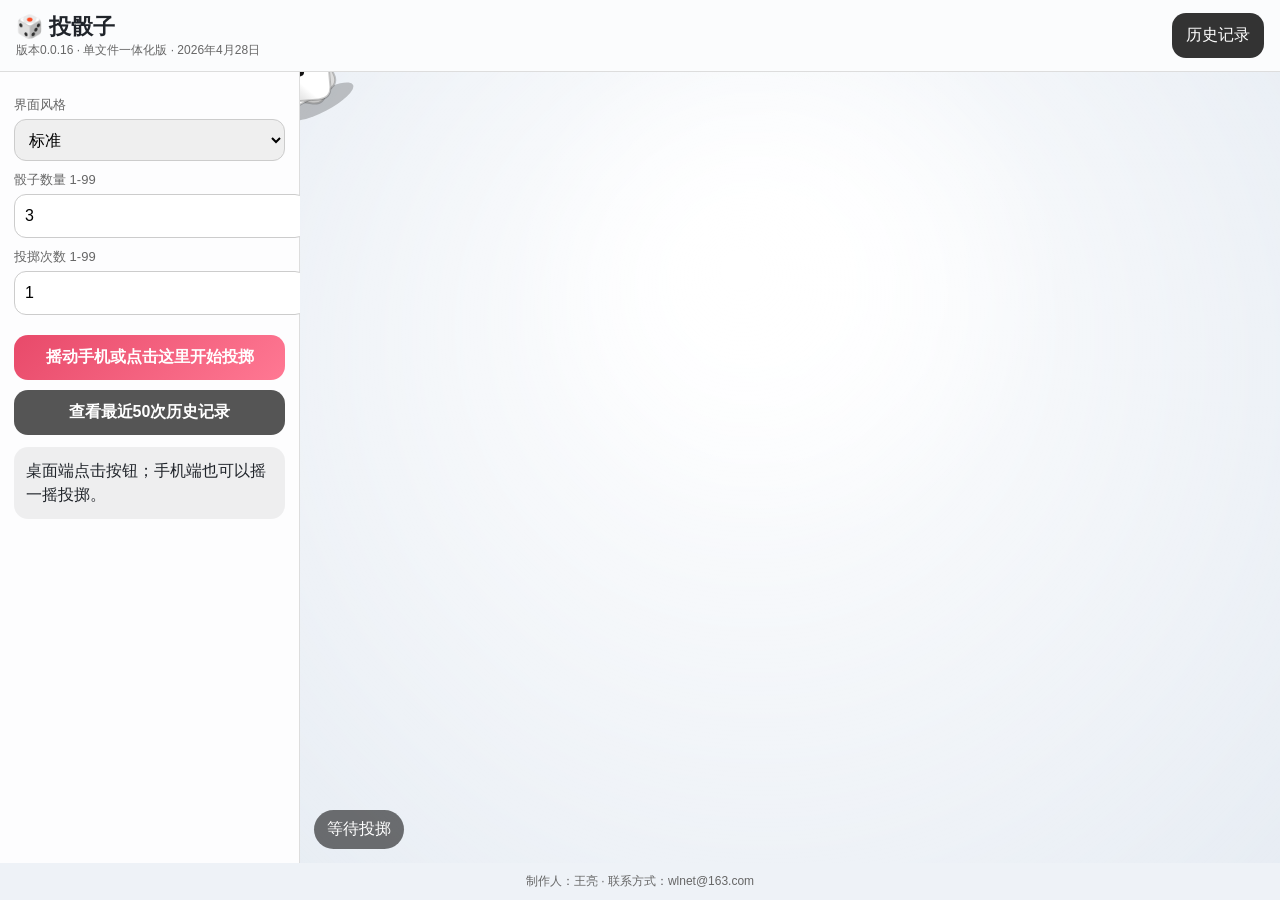
==== index.html @ 88699671 "Replace with single-file v0.0.16" ====
<!doctype html><html lang="zh-CN"><head><meta charset="utf-8"><meta name="viewport" content="width=device-width,initial-scale=1,maximum-scale=1,user-scalable=no"><title>投骰子0.0.16</title><style>body{margin:0;font-family:-apple-system,BlinkMacSystemFont,'Microsoft YaHei',Arial,sans-serif;background:#eef2f7;color:#20242a}body.cartoon{background:#fff0bf;color:#5a3215}body.minimal{background:#eee;color:#111}.app{min-height:100vh;display:flex;flex-direction:column}.top{display:flex;justify-content:space-between;align-items:center;padding:12px 16px;background:rgba(255,255,255,.75);border-bottom:1px solid #ddd}h1{margin:0;font-size:22px}.sub{font-size:12px;color:#666}.layout{flex:1;display:grid;grid-template-columns:300px 1fr}.panel{padding:14px;background:rgba(255,255,255,.88);border-right:1px solid #ddd}.field{margin:10px 0}.field label{display:block;font-size:13px;color:#666;margin-bottom:5px}select,input{width:100%;height:42px;border:1px solid #ccc;border-radius:12px;padding:0 10px;font-size:16px}.stage{position:relative;min-height:420px;background:radial-gradient(circle at 50% 25%,#fff,transparent 35%),#dde5ef;overflow:hidden}canvas{width:100%;height:100%;display:block}.primary,.ghost{border:0;border-radius:14px;padding:12px 14px;font-size:16px;cursor:pointer}.primary{width:100%;margin-top:10px;background:linear-gradient(135deg,#e84a6a,#ff7893);color:#fff;font-weight:800}.ghost{background:#333;color:white}.status{margin-top:12px;padding:12px;border-radius:14px;background:rgba(0,0,0,.06);line-height:1.5}.bar{position:absolute;left:14px;bottom:14px;background:rgba(0,0,0,.55);color:#fff;padding:9px 13px;border-radius:999px}.foot{text-align:center;font-size:12px;color:#666;padding:10px}.modal{position:fixed;inset:0;background:rgba(0,0,0,.65);display:flex;align-items:center;justify-content:center;padding:18px;z-index:10}.hide{display:none}.card{background:#fff;color:#222;width:min(520px,94vw);border-radius:22px;padding:22px;text-align:center;box-shadow:0 20px 70px #0008}.big{font-size:23px;font-weight:900;line-height:1.55}.bless{font-size:21px;font-weight:900;color:#d91d61;line-height:1.7}.hist{text-align:left;max-height:50vh;overflow:auto;line-height:1.8}.spark{position:fixed;font-size:25px;animation:f 1.6s ease-out forwards;z-index:11}@keyframes f{from{transform:translateY(30px) scale(.5);opacity:0}20%{opacity:1}to{transform:translateY(-95px) scale(1.6) rotate(260deg);opacity:0}}@media(max-width:820px){.layout{display:flex;flex-direction:column}.panel{border-right:0}.stage{height:58vh}.top{gap:8px;align-items:flex-start}h1{font-size:20px}}</style></head><body><div class="app"><header class="top"><div><h1>🎲 投骰子</h1><div class="sub">版本0.0.16 · 单文件一体化版 · 2026年4月28日</div></div><button id="histTop" class="ghost">历史记录</button></header><main class="layout"><aside class="panel"><div class="field"><label>界面风格</label><select id="theme"><option value="std">标准</option><option value="cartoon">卡通</option><option value="minimal">极简</option></select></div><div class="field"><label>骰子数量 1-99</label><input id="count" type="number" min="1" max="99" step="1" value="3" list="nums"></div><div class="field"><label>投掷次数 1-99</label><input id="times" type="number" min="1" max="99" step="1" value="1" list="nums"></div><datalist id="nums"></datalist><button id="roll" class="primary">摇动手机或点击这里开始投掷</button><button id="hist" class="primary" style="background:#555">查看最近50次历史记录</button><div id="status" class="status">桌面端点击按钮；手机端也可以摇一摇投掷。</div></aside><section class="stage"><canvas id="cv"></canvas><div id="bar" class="bar">等待投掷</div></section></main><div class="foot">制作人：王亮 · 联系方式：wlnet@163.com</div></div><div id="resM" class="modal hide"><div class="card"><h2>🎯 投掷完成</h2><div id="res" class="big"></div><button id="blessBtn" class="primary">查看祝福</button></div></div><div id="blessM" class="modal hide"><div class="card"><div id="bless" class="bless"></div><button id="ok" class="primary">收到祝福，继续好运</button></div></div><div id="histM" class="modal hide"><div class="card"><h2>最近50次投掷结果</h2><div id="histList" class="hist"></div><button id="close" class="ghost">关闭</button></div></div><script>(function(){const cv=document.getElementById('cv'),x=cv.getContext('2d');let W,H,dice=[],rolling=false,locked=false,end=0,lastShake=0,cur=null;for(let i=1;i<100;i++){let o=document.createElement('option');o.value=i;nums.appendChild(o)}function cl(v){v=parseInt(v)||1;return Math.max(1,Math.min(99,v))}function size(){let r=cv.getBoundingClientRect(),d=Math.min(devicePixelRatio||1,1.7);W=r.width||innerWidth;H=r.height||420;cv.width=W*d;cv.height=H*d;x.setTransform(d,0,0,d,0,0);draw()}onresize=size;setTimeout(size,80);function make(n){dice=[];let cols=Math.ceil(Math.sqrt(n)),gap=Math.min(75,Math.max(32,W/(cols+1)));for(let i=0;i<n;i++){let c=i%cols,r=Math.floor(i/cols);dice.push({x:W/2+(c-(cols-1)/2)*gap,y:H*.34+r*gap*.62,s:Math.max(30,Math.min(58,68-n*.28)),vx:0,vy:0,rot:Math.random()*6,vr:0,val:1,b:0})}}function rr(a,b,c,d,r){x.beginPath();x.moveTo(a+r,b);x.lineTo(a+c-r,b);x.quadraticCurveTo(a+c,b,a+c,b+r);x.lineTo(a+c,b+d-r);x.quadraticCurveTo(a+c,b+d,a+c-r,b+d);x.lineTo(a+r,b+d);x.quadraticCurveTo(a,b+d,a,b+d-r);x.lineTo(a,b+r);x.quadraticCurveTo(a,b,a+r,b);x.closePath()}function pip(px,py,s){x.fillStyle='#0005';x.beginPath();x.arc(px+1,py+2,s*.075,0,7);x.fill();x.fillStyle='#111';x.beginPath();x.arc(px,py,s*.07,0,7);x.fill()}function pips(v,s){let a=s*.22,m={1:[[0,0]],2:[[-a,-a],[a,a]],3:[[-a,-a],[0,0],[a,a]],4:[[-a,-a],[a,-a],[-a,a],[a,a]],5:[[-a,-a],[a,-a],[0,0],[-a,a],[a,a]],6:[[-a,-a],[a,-a],[-a,0],[a,0],[-a,a],[a,a]]};m[v].forEach(p=>pip(p[0],p[1],s))}function one(d){let s=d.s;x.save();x.translate(d.x,d.y-d.b);x.rotate(d.rot);x.fillStyle='rgba(0,0,0,.22)';x.beginPath();x.ellipse(5,s*.62,s*.62,s*.18,0,0,7);x.fill();x.fillStyle='#fff';rr(-s/2,-s/2,s,s,s*.22);x.fill();let g=x.createLinearGradient(-s/2,-s/2,s/2,s/2);g.addColorStop(0,'#fff');g.addColorStop(.6,'#ffffff55');g.addColorStop(1,'#0002');x.fillStyle=g;rr(-s/2,-s/2,s,s,s*.22);x.fill();x.strokeStyle='#0003';x.lineWidth=2;rr(-s/2,-s/2,s,s,s*.22);x.stroke();pips(d.val,s);x.restore()}function draw(){if(!W)return;x.clearRect(0,0,W,H);let g=x.createRadialGradient(W*.45,H*.25,20,W*.5,H*.5,Math.max(W,H));g.addColorStop(0,'#fff');g.addColorStop(1,'#ffffff00');x.fillStyle=g;x.fillRect(0,0,W,H);dice.forEach(one)}function start(){if(rolling||locked)return;let n=cl(count.value),t=cl(times.value);count.value=n;times.value=t;make(n);rolling=true;locked=true;end=performance.now()+Math.min(5000,1700+n*20+t*7);status.textContent='骰子正在滚动，请等待结果……';bar.textContent='投掷中：'+n+'个骰子 × '+t+'次';dice.forEach(d=>{d.vx=(Math.random()-.5)*14;d.vy=(Math.random()-.5)*12;d.vr=(Math.random()-.5)*.7});cur={n,t,total:0};requestAnimationFrame(loop)}function loop(T){if(!rolling)return;let r=end-T;dice.forEach(d=>{d.x+=d.vx;d.y+=d.vy;d.vx*=.985;d.vy*=.985;d.rot+=d.vr;d.vr*=.988;d.b=Math.abs(Math.sin(T/90+d.x))*Math.min(22,Math.max(0,r)/70);if(d.x<d.s/2||d.x>W-d.s/2)d.vx*=-.82;if(d.y<d.s/2||d.y>H-d.s/2)d.vy*=-.82;d.x=Math.max(d.s/2,Math.min(W-d.s/2,d.x));d.y=Math.max(d.s/2,Math.min(H-d.s/2,d.y));if(Math.random()<.4)d.val=1+Math.floor(Math.random()*6)});draw();r>0?requestAnimationFrame(loop):finish()}function finish(){rolling=false;dice.forEach(d=>{d.b=0;d.val=1+Math.floor(Math.random()*6)});let oneSum=dice.reduce((a,d)=>a+d.val,0);cur.total=oneSum*cur.t;draw();bar.textContent='结果：'+cur.total+'点';status.textContent='投掷完成，请查看结果并确认祝福后再继续。';res.innerHTML=`骰子数量：${cur.n}<br>投掷次数：${cur.t}<br>本次总点数：${cur.total}`;save(cur);resM.classList.remove('hide')}function save(r){let a=JSON.parse(localStorage.diceHistory0016||'[]');a.unshift({time:new Date().toLocaleString(),n:r.n,t:r.t,total:r.total});localStorage.diceHistory0016=JSON.stringify(a.slice(0,50))}function history(){let a=JSON.parse(localStorage.diceHistory0016||'[]');histList.innerHTML=a.length?a.map((r,i)=>`<div>${i+1}. ${r.time}｜${r.n}个×${r.t}次｜${r.total}点</div>`).join(''):'暂无记录';histM.classList.remove('hide')}function fx(){let cs=['🎆','🎇','🎊','💖','🌈','🌸','✨','🧨'];for(let i=0;i<34;i++){let s=document.createElement('span');s.className='spark';s.textContent=cs[Math.random()*cs.length|0];s.style.left=Math.random()*100+'%';s.style.top=55+Math.random()*35+'%';s.style.animationDelay=Math.random()*.6+'s';document.body.appendChild(s);setTimeout(()=>s.remove(),1900)}}roll.onclick=start;hist.onclick=history;histTop.onclick=history;close.onclick=()=>histM.classList.add('hide');blessBtn.onclick=()=>{resM.classList.add('hide');let icons=['💖','🌸','💕','🌹','🎉','😊','🌈','✨','💗'],msgs=['亲爱的老婆coco，祝你每天都有开开心心的小惊喜。','亲爱的老婆coco，祝你好运像骰子一样滚滚而来。','亲爱的老婆coco，祝你心情像花一样盛开。','亲爱的老婆coco，祝你烦恼自动下线，快乐持续在线。','亲爱的老婆coco，祝你财运旺旺，笑容满分。'];let L=icons[Math.random()*icons.length|0]+' '+icons[Math.random()*icons.length|0],R=icons[Math.random()*icons.length|0]+' '+icons[Math.random()*icons.length|0];bless.textContent=L+' '+msgs[Math.random()*msgs.length|0]+' '+R;blessM.classList.remove('hide');fx()};ok.onclick=()=>setTimeout(()=>{blessM.classList.add('hide');locked=false;status.textContent='祝福已收到，可以开始下一次投掷。'},200);theme.onchange=e=>{document.body.className=e.target.value==='std'?'':e.target.value;draw()};addEventListener('devicemotion',e=>{let a=e.accelerationIncludingGravity||{},m=Math.abs(a.x||0)+Math.abs(a.y||0)+Math.abs(a.z||0),now=Date.now();if(m>28&&now-lastShake>1600){lastShake=now;start()}});make(3);size()})();</script></body></html>
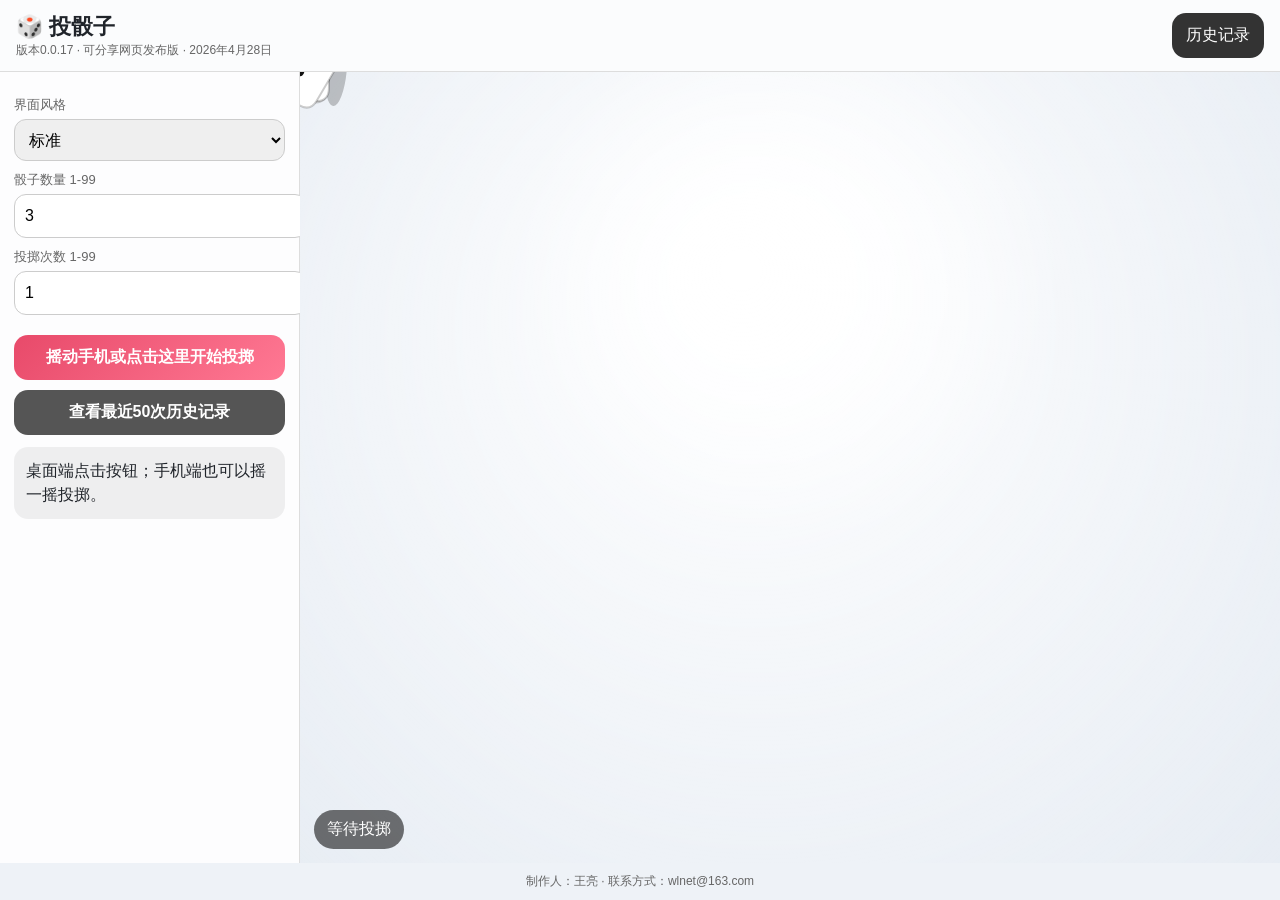
==== commit 03142de6: "Publish-ready single file v0.0.17" ====
--- a/index.html
+++ b/index.html
@@ -1 +1 @@
-<!doctype html><html lang="zh-CN"><head><meta charset="utf-8"><meta name="viewport" content="width=device-width,initial-scale=1,maximum-scale=1,user-scalable=no"><title>投骰子0.0.16</title><style>body{margin:0;font-family:-apple-system,BlinkMacSystemFont,'Microsoft YaHei',Arial,sans-serif;background:#eef2f7;color:#20242a}body.cartoon{background:#fff0bf;color:#5a3215}body.minimal{background:#eee;color:#111}.app{min-height:100vh;display:flex;flex-direction:column}.top{display:flex;justify-content:space-between;align-items:center;padding:12px 16px;background:rgba(255,255,255,.75);border-bottom:1px solid #ddd}h1{margin:0;font-size:22px}.sub{font-size:12px;color:#666}.layout{flex:1;display:grid;grid-template-columns:300px 1fr}.panel{padding:14px;background:rgba(255,255,255,.88);border-right:1px solid #ddd}.field{margin:10px 0}.field label{display:block;font-size:13px;color:#666;margin-bottom:5px}select,input{width:100%;height:42px;border:1px solid #ccc;border-radius:12px;padding:0 10px;font-size:16px}.stage{position:relative;min-height:420px;background:radial-gradient(circle at 50% 25%,#fff,transparent 35%),#dde5ef;overflow:hidden}canvas{width:100%;height:100%;display:block}.primary,.ghost{border:0;border-radius:14px;padding:12px 14px;font-size:16px;cursor:pointer}.primary{width:100%;margin-top:10px;background:linear-gradient(135deg,#e84a6a,#ff7893);color:#fff;font-weight:800}.ghost{background:#333;color:white}.status{margin-top:12px;padding:12px;border-radius:14px;background:rgba(0,0,0,.06);line-height:1.5}.bar{position:absolute;left:14px;bottom:14px;background:rgba(0,0,0,.55);color:#fff;padding:9px 13px;border-radius:999px}.foot{text-align:center;font-size:12px;color:#666;padding:10px}.modal{position:fixed;inset:0;background:rgba(0,0,0,.65);display:flex;align-items:center;justify-content:center;padding:18px;z-index:10}.hide{display:none}.card{background:#fff;color:#222;width:min(520px,94vw);border-radius:22px;padding:22px;text-align:center;box-shadow:0 20px 70px #0008}.big{font-size:23px;font-weight:900;line-height:1.55}.bless{font-size:21px;font-weight:900;color:#d91d61;line-height:1.7}.hist{text-align:left;max-height:50vh;overflow:auto;line-height:1.8}.spark{position:fixed;font-size:25px;animation:f 1.6s ease-out forwards;z-index:11}@keyframes f{from{transform:translateY(30px) scale(.5);opacity:0}20%{opacity:1}to{transform:translateY(-95px) scale(1.6) rotate(260deg);opacity:0}}@media(max-width:820px){.layout{display:flex;flex-direction:column}.panel{border-right:0}.stage{height:58vh}.top{gap:8px;align-items:flex-start}h1{font-size:20px}}</style></head><body><div class="app"><header class="top"><div><h1>🎲 投骰子</h1><div class="sub">版本0.0.16 · 单文件一体化版 · 2026年4月28日</div></div><button id="histTop" class="ghost">历史记录</button></header><main class="layout"><aside class="panel"><div class="field"><label>界面风格</label><select id="theme"><option value="std">标准</option><option value="cartoon">卡通</option><option value="minimal">极简</option></select></div><div class="field"><label>骰子数量 1-99</label><input id="count" type="number" min="1" max="99" step="1" value="3" list="nums"></div><div class="field"><label>投掷次数 1-99</label><input id="times" type="number" min="1" max="99" step="1" value="1" list="nums"></div><datalist id="nums"></datalist><button id="roll" class="primary">摇动手机或点击这里开始投掷</button><button id="hist" class="primary" style="background:#555">查看最近50次历史记录</button><div id="status" class="status">桌面端点击按钮；手机端也可以摇一摇投掷。</div></aside><section class="stage"><canvas id="cv"></canvas><div id="bar" class="bar">等待投掷</div></section></main><div class="foot">制作人：王亮 · 联系方式：wlnet@163.com</div></div><div id="resM" class="modal hide"><div class="card"><h2>🎯 投掷完成</h2><div id="res" class="big"></div><button id="blessBtn" class="primary">查看祝福</button></div></div><div id="blessM" class="modal hide"><div class="card"><div id="bless" class="bless"></div><button id="ok" class="primary">收到祝福，继续好运</button></div></div><div id="histM" class="modal hide"><div class="card"><h2>最近50次投掷结果</h2><div id="histList" class="hist"></div><button id="close" class="ghost">关闭</button></div></div><script>(function(){const cv=document.getElementById('cv'),x=cv.getContext('2d');let W,H,dice=[],rolling=false,locked=false,end=0,lastShake=0,cur=null;for(let i=1;i<100;i++){let o=document.createElement('option');o.value=i;nums.appendChild(o)}function cl(v){v=parseInt(v)||1;return Math.max(1,Math.min(99,v))}function size(){let r=cv.getBoundingClientRect(),d=Math.min(devicePixelRatio||1,1.7);W=r.width||innerWidth;H=r.height||420;cv.width=W*d;cv.height=H*d;x.setTransform(d,0,0,d,0,0);draw()}onresize=size;setTimeout(size,80);function make(n){dice=[];let cols=Math.ceil(Math.sqrt(n)),gap=Math.min(75,Math.max(32,W/(cols+1)));for(let i=0;i<n;i++){let c=i%cols,r=Math.floor(i/cols);dice.push({x:W/2+(c-(cols-1)/2)*gap,y:H*.34+r*gap*.62,s:Math.max(30,Math.min(58,68-n*.28)),vx:0,vy:0,rot:Math.random()*6,vr:0,val:1,b:0})}}function rr(a,b,c,d,r){x.beginPath();x.moveTo(a+r,b);x.lineTo(a+c-r,b);x.quadraticCurveTo(a+c,b,a+c,b+r);x.lineTo(a+c,b+d-r);x.quadraticCurveTo(a+c,b+d,a+c-r,b+d);x.lineTo(a+r,b+d);x.quadraticCurveTo(a,b+d,a,b+d-r);x.lineTo(a,b+r);x.quadraticCurveTo(a,b,a+r,b);x.closePath()}function pip(px,py,s){x.fillStyle='#0005';x.beginPath();x.arc(px+1,py+2,s*.075,0,7);x.fill();x.fillStyle='#111';x.beginPath();x.arc(px,py,s*.07,0,7);x.fill()}function pips(v,s){let a=s*.22,m={1:[[0,0]],2:[[-a,-a],[a,a]],3:[[-a,-a],[0,0],[a,a]],4:[[-a,-a],[a,-a],[-a,a],[a,a]],5:[[-a,-a],[a,-a],[0,0],[-a,a],[a,a]],6:[[-a,-a],[a,-a],[-a,0],[a,0],[-a,a],[a,a]]};m[v].forEach(p=>pip(p[0],p[1],s))}function one(d){let s=d.s;x.save();x.translate(d.x,d.y-d.b);x.rotate(d.rot);x.fillStyle='rgba(0,0,0,.22)';x.beginPath();x.ellipse(5,s*.62,s*.62,s*.18,0,0,7);x.fill();x.fillStyle='#fff';rr(-s/2,-s/2,s,s,s*.22);x.fill();let g=x.createLinearGradient(-s/2,-s/2,s/2,s/2);g.addColorStop(0,'#fff');g.addColorStop(.6,'#ffffff55');g.addColorStop(1,'#0002');x.fillStyle=g;rr(-s/2,-s/2,s,s,s*.22);x.fill();x.strokeStyle='#0003';x.lineWidth=2;rr(-s/2,-s/2,s,s,s*.22);x.stroke();pips(d.val,s);x.restore()}function draw(){if(!W)return;x.clearRect(0,0,W,H);let g=x.createRadialGradient(W*.45,H*.25,20,W*.5,H*.5,Math.max(W,H));g.addColorStop(0,'#fff');g.addColorStop(1,'#ffffff00');x.fillStyle=g;x.fillRect(0,0,W,H);dice.forEach(one)}function start(){if(rolling||locked)return;let n=cl(count.value),t=cl(times.value);count.value=n;times.value=t;make(n);rolling=true;locked=true;end=performance.now()+Math.min(5000,1700+n*20+t*7);status.textContent='骰子正在滚动，请等待结果……';bar.textContent='投掷中：'+n+'个骰子 × '+t+'次';dice.forEach(d=>{d.vx=(Math.random()-.5)*14;d.vy=(Math.random()-.5)*12;d.vr=(Math.random()-.5)*.7});cur={n,t,total:0};requestAnimationFrame(loop)}function loop(T){if(!rolling)return;let r=end-T;dice.forEach(d=>{d.x+=d.vx;d.y+=d.vy;d.vx*=.985;d.vy*=.985;d.rot+=d.vr;d.vr*=.988;d.b=Math.abs(Math.sin(T/90+d.x))*Math.min(22,Math.max(0,r)/70);if(d.x<d.s/2||d.x>W-d.s/2)d.vx*=-.82;if(d.y<d.s/2||d.y>H-d.s/2)d.vy*=-.82;d.x=Math.max(d.s/2,Math.min(W-d.s/2,d.x));d.y=Math.max(d.s/2,Math.min(H-d.s/2,d.y));if(Math.random()<.4)d.val=1+Math.floor(Math.random()*6)});draw();r>0?requestAnimationFrame(loop):finish()}function finish(){rolling=false;dice.forEach(d=>{d.b=0;d.val=1+Math.floor(Math.random()*6)});let oneSum=dice.reduce((a,d)=>a+d.val,0);cur.total=oneSum*cur.t;draw();bar.textContent='结果：'+cur.total+'点';status.textContent='投掷完成，请查看结果并确认祝福后再继续。';res.innerHTML=`骰子数量：${cur.n}<br>投掷次数：${cur.t}<br>本次总点数：${cur.total}`;save(cur);resM.classList.remove('hide')}function save(r){let a=JSON.parse(localStorage.diceHistory0016||'[]');a.unshift({time:new Date().toLocaleString(),n:r.n,t:r.t,total:r.total});localStorage.diceHistory0016=JSON.stringify(a.slice(0,50))}function history(){let a=JSON.parse(localStorage.diceHistory0016||'[]');histList.innerHTML=a.length?a.map((r,i)=>`<div>${i+1}. ${r.time}｜${r.n}个×${r.t}次｜${r.total}点</div>`).join(''):'暂无记录';histM.classList.remove('hide')}function fx(){let cs=['🎆','🎇','🎊','💖','🌈','🌸','✨','🧨'];for(let i=0;i<34;i++){let s=document.createElement('span');s.className='spark';s.textContent=cs[Math.random()*cs.length|0];s.style.left=Math.random()*100+'%';s.style.top=55+Math.random()*35+'%';s.style.animationDelay=Math.random()*.6+'s';document.body.appendChild(s);setTimeout(()=>s.remove(),1900)}}roll.onclick=start;hist.onclick=history;histTop.onclick=history;close.onclick=()=>histM.classList.add('hide');blessBtn.onclick=()=>{resM.classList.add('hide');let icons=['💖','🌸','💕','🌹','🎉','😊','🌈','✨','💗'],msgs=['亲爱的老婆coco，祝你每天都有开开心心的小惊喜。','亲爱的老婆coco，祝你好运像骰子一样滚滚而来。','亲爱的老婆coco，祝你心情像花一样盛开。','亲爱的老婆coco，祝你烦恼自动下线，快乐持续在线。','亲爱的老婆coco，祝你财运旺旺，笑容满分。'];let L=icons[Math.random()*icons.length|0]+' '+icons[Math.random()*icons.length|0],R=icons[Math.random()*icons.length|0]+' '+icons[Math.random()*icons.length|0];bless.textContent=L+' '+msgs[Math.random()*msgs.length|0]+' '+R;blessM.classList.remove('hide');fx()};ok.onclick=()=>setTimeout(()=>{blessM.classList.add('hide');locked=false;status.textContent='祝福已收到，可以开始下一次投掷。'},200);theme.onchange=e=>{document.body.className=e.target.value==='std'?'':e.target.value;draw()};addEventListener('devicemotion',e=>{let a=e.accelerationIncludingGravity||{},m=Math.abs(a.x||0)+Math.abs(a.y||0)+Math.abs(a.z||0),now=Date.now();if(m>28&&now-lastShake>1600){lastShake=now;start()}});make(3);size()})();</script></body></html>+<!doctype html><html lang="zh-CN"><head><meta charset="utf-8"><meta name="viewport" content="width=device-width,initial-scale=1,maximum-scale=1,user-scalable=no"><title>投骰子0.0.17</title><style>body{margin:0;font-family:-apple-system,BlinkMacSystemFont,'Microsoft YaHei',Arial,sans-serif;background:#eef2f7;color:#20242a}body.cartoon{background:#fff0bf;color:#5a3215}body.minimal{background:#eee;color:#111}.app{min-height:100vh;display:flex;flex-direction:column}.top{display:flex;justify-content:space-between;align-items:center;padding:12px 16px;background:rgba(255,255,255,.75);border-bottom:1px solid #ddd}h1{margin:0;font-size:22px}.sub{font-size:12px;color:#666}.layout{flex:1;display:grid;grid-template-columns:300px 1fr}.panel{padding:14px;background:rgba(255,255,255,.88);border-right:1px solid #ddd}.field{margin:10px 0}.field label{display:block;font-size:13px;color:#666;margin-bottom:5px}select,input{width:100%;height:42px;border:1px solid #ccc;border-radius:12px;padding:0 10px;font-size:16px}.stage{position:relative;min-height:420px;background:radial-gradient(circle at 50% 25%,#fff,transparent 35%),#dde5ef;overflow:hidden}canvas{width:100%;height:100%;display:block}.primary,.ghost{border:0;border-radius:14px;padding:12px 14px;font-size:16px;cursor:pointer}.primary{width:100%;margin-top:10px;background:linear-gradient(135deg,#e84a6a,#ff7893);color:#fff;font-weight:800}.ghost{background:#333;color:white}.status{margin-top:12px;padding:12px;border-radius:14px;background:rgba(0,0,0,.06);line-height:1.5}.bar{position:absolute;left:14px;bottom:14px;background:rgba(0,0,0,.55);color:#fff;padding:9px 13px;border-radius:999px}.foot{text-align:center;font-size:12px;color:#666;padding:10px}.modal{position:fixed;inset:0;background:rgba(0,0,0,.65);display:flex;align-items:center;justify-content:center;padding:18px;z-index:10}.hide{display:none}.card{background:#fff;color:#222;width:min(520px,94vw);border-radius:22px;padding:22px;text-align:center;box-shadow:0 20px 70px #0008}.big{font-size:23px;font-weight:900;line-height:1.55}.bless{font-size:21px;font-weight:900;color:#d91d61;line-height:1.7}.hist{text-align:left;max-height:50vh;overflow:auto;line-height:1.8}.spark{position:fixed;font-size:25px;animation:f 1.6s ease-out forwards;z-index:11}@keyframes f{from{transform:translateY(30px) scale(.5);opacity:0}20%{opacity:1}to{transform:translateY(-95px) scale(1.6) rotate(260deg);opacity:0}}@media(max-width:820px){.layout{display:flex;flex-direction:column}.panel{border-right:0}.stage{height:58vh}.top{gap:8px;align-items:flex-start}h1{font-size:20px}}</style></head><body><div class="app"><header class="top"><div><h1>🎲 投骰子</h1><div class="sub">版本0.0.17 · 可分享网页发布版 · 2026年4月28日</div></div><button id="histTop" class="ghost">历史记录</button></header><main class="layout"><aside class="panel"><div class="field"><label>界面风格</label><select id="theme"><option value="std">标准</option><option value="cartoon">卡通</option><option value="minimal">极简</option></select></div><div class="field"><label>骰子数量 1-99</label><input id="count" type="number" min="1" max="99" step="1" value="3" list="nums"></div><div class="field"><label>投掷次数 1-99</label><input id="times" type="number" min="1" max="99" step="1" value="1" list="nums"></div><datalist id="nums"></datalist><button id="roll" class="primary">摇动手机或点击这里开始投掷</button><button id="hist" class="primary" style="background:#555">查看最近50次历史记录</button><div id="status" class="status">桌面端点击按钮；手机端也可以摇一摇投掷。</div></aside><section class="stage"><canvas id="cv"></canvas><div id="bar" class="bar">等待投掷</div></section></main><div class="foot">制作人：王亮 · 联系方式：wlnet@163.com</div></div><div id="resM" class="modal hide"><div class="card"><h2>🎯 投掷完成</h2><div id="res" class="big"></div><button id="blessBtn" class="primary">查看祝福</button></div></div><div id="blessM" class="modal hide"><div class="card"><div id="bless" class="bless"></div><button id="ok" class="primary">收到祝福，继续好运</button></div></div><div id="histM" class="modal hide"><div class="card"><h2>最近50次投掷结果</h2><div id="histList" class="hist"></div><button id="close" class="ghost">关闭</button></div></div><script>(function(){const cv=document.getElementById('cv'),x=cv.getContext('2d');let W,H,dice=[],rolling=false,locked=false,end=0,lastShake=0,cur=null;for(let i=1;i<100;i++){let o=document.createElement('option');o.value=i;nums.appendChild(o)}function cl(v){v=parseInt(v)||1;return Math.max(1,Math.min(99,v))}function size(){let r=cv.getBoundingClientRect(),d=Math.min(devicePixelRatio||1,1.7);W=r.width||innerWidth;H=r.height||420;cv.width=W*d;cv.height=H*d;x.setTransform(d,0,0,d,0,0);draw()}onresize=size;setTimeout(size,80);function make(n){dice=[];let cols=Math.ceil(Math.sqrt(n)),gap=Math.min(75,Math.max(32,W/(cols+1)));for(let i=0;i<n;i++){let c=i%cols,r=Math.floor(i/cols);dice.push({x:W/2+(c-(cols-1)/2)*gap,y:H*.34+r*gap*.62,s:Math.max(30,Math.min(58,68-n*.28)),vx:0,vy:0,rot:Math.random()*6,vr:0,val:1,b:0})}}function rr(a,b,c,d,r){x.beginPath();x.moveTo(a+r,b);x.lineTo(a+c-r,b);x.quadraticCurveTo(a+c,b,a+c,b+r);x.lineTo(a+c,b+d-r);x.quadraticCurveTo(a+c,b+d,a+c-r,b+d);x.lineTo(a+r,b+d);x.quadraticCurveTo(a,b+d,a,b+d-r);x.lineTo(a,b+r);x.quadraticCurveTo(a,b,a+r,b);x.closePath()}function pip(px,py,s){x.fillStyle='#0005';x.beginPath();x.arc(px+1,py+2,s*.075,0,7);x.fill();x.fillStyle='#111';x.beginPath();x.arc(px,py,s*.07,0,7);x.fill()}function pips(v,s){let a=s*.22,m={1:[[0,0]],2:[[-a,-a],[a,a]],3:[[-a,-a],[0,0],[a,a]],4:[[-a,-a],[a,-a],[-a,a],[a,a]],5:[[-a,-a],[a,-a],[0,0],[-a,a],[a,a]],6:[[-a,-a],[a,-a],[-a,0],[a,0],[-a,a],[a,a]]};m[v].forEach(p=>pip(p[0],p[1],s))}function one(d){let s=d.s;x.save();x.translate(d.x,d.y-d.b);x.rotate(d.rot);x.fillStyle='rgba(0,0,0,.22)';x.beginPath();x.ellipse(5,s*.62,s*.62,s*.18,0,0,7);x.fill();x.fillStyle='#fff';rr(-s/2,-s/2,s,s,s*.22);x.fill();let g=x.createLinearGradient(-s/2,-s/2,s/2,s/2);g.addColorStop(0,'#fff');g.addColorStop(.6,'#ffffff55');g.addColorStop(1,'#0002');x.fillStyle=g;rr(-s/2,-s/2,s,s,s*.22);x.fill();x.strokeStyle='#0003';x.lineWidth=2;rr(-s/2,-s/2,s,s,s*.22);x.stroke();pips(d.val,s);x.restore()}function draw(){if(!W)return;x.clearRect(0,0,W,H);let g=x.createRadialGradient(W*.45,H*.25,20,W*.5,H*.5,Math.max(W,H));g.addColorStop(0,'#fff');g.addColorStop(1,'#ffffff00');x.fillStyle=g;x.fillRect(0,0,W,H);dice.forEach(one)}function start(){if(rolling||locked)return;let n=cl(count.value),t=cl(times.value);count.value=n;times.value=t;make(n);rolling=true;locked=true;end=performance.now()+Math.min(5000,1700+n*20+t*7);status.textContent='骰子正在滚动，请等待结果……';bar.textContent='投掷中：'+n+'个骰子 × '+t+'次';dice.forEach(d=>{d.vx=(Math.random()-.5)*14;d.vy=(Math.random()-.5)*12;d.vr=(Math.random()-.5)*.7});cur={n,t,total:0};requestAnimationFrame(loop)}function loop(T){if(!rolling)return;let r=end-T;dice.forEach(d=>{d.x+=d.vx;d.y+=d.vy;d.vx*=.985;d.vy*=.985;d.rot+=d.vr;d.vr*=.988;d.b=Math.abs(Math.sin(T/90+d.x))*Math.min(22,Math.max(0,r)/70);if(d.x<d.s/2||d.x>W-d.s/2)d.vx*=-.82;if(d.y<d.s/2||d.y>H-d.s/2)d.vy*=-.82;d.x=Math.max(d.s/2,Math.min(W-d.s/2,d.x));d.y=Math.max(d.s/2,Math.min(H-d.s/2,d.y));if(Math.random()<.4)d.val=1+Math.floor(Math.random()*6)});draw();r>0?requestAnimationFrame(loop):finish()}function finish(){rolling=false;dice.forEach(d=>{d.b=0;d.val=1+Math.floor(Math.random()*6)});let oneSum=dice.reduce((a,d)=>a+d.val,0);cur.total=oneSum*cur.t;draw();bar.textContent='结果：'+cur.total+'点';status.textContent='投掷完成，请查看结果并确认祝福后再继续。';res.innerHTML=`骰子数量：${cur.n}<br>投掷次数：${cur.t}<br>本次总点数：${cur.total}`;save(cur);resM.classList.remove('hide')}function save(r){let a=JSON.parse(localStorage.diceHistory0017||'[]');a.unshift({time:new Date().toLocaleString(),n:r.n,t:r.t,total:r.total});localStorage.diceHistory0017=JSON.stringify(a.slice(0,50))}function history(){let a=JSON.parse(localStorage.diceHistory0017||'[]');histList.innerHTML=a.length?a.map((r,i)=>`<div>${i+1}. ${r.time}｜${r.n}个×${r.t}次｜${r.total}点</div>`).join(''):'暂无记录';histM.classList.remove('hide')}function fx(){let cs=['🎆','🎇','🎊','💖','🌈','🌸','✨','🧨'];for(let i=0;i<34;i++){let s=document.createElement('span');s.className='spark';s.textContent=cs[Math.random()*cs.length|0];s.style.left=Math.random()*100+'%';s.style.top=55+Math.random()*35+'%';s.style.animationDelay=Math.random()*.6+'s';document.body.appendChild(s);setTimeout(()=>s.remove(),1900)}}roll.onclick=start;hist.onclick=history;histTop.onclick=history;close.onclick=()=>histM.classList.add('hide');blessBtn.onclick=()=>{resM.classList.add('hide');let icons=['💖','🌸','💕','🌹','🎉','😊','🌈','✨','💗'],msgs=['亲爱的老婆coco，祝你每天都有开开心心的小惊喜。','亲爱的老婆coco，祝你好运像骰子一样滚滚而来。','亲爱的老婆coco，祝你心情像花一样盛开。','亲爱的老婆coco，祝你烦恼自动下线，快乐持续在线。','亲爱的老婆coco，祝你财运旺旺，笑容满分。'];let L=icons[Math.random()*icons.length|0]+' '+icons[Math.random()*icons.length|0],R=icons[Math.random()*icons.length|0]+' '+icons[Math.random()*icons.length|0];bless.textContent=L+' '+msgs[Math.random()*msgs.length|0]+' '+R;blessM.classList.remove('hide');fx()};ok.onclick=()=>setTimeout(()=>{blessM.classList.add('hide');locked=false;status.textContent='祝福已收到，可以开始下一次投掷。'},200);theme.onchange=e=>{document.body.className=e.target.value==='std'?'':e.target.value;draw()};addEventListener('devicemotion',e=>{let a=e.accelerationIncludingGravity||{},m=Math.abs(a.x||0)+Math.abs(a.y||0)+Math.abs(a.z||0),now=Date.now();if(m>28&&now-lastShake>1600){lastShake=now;start()}});make(3);size()})();</script></body></html>
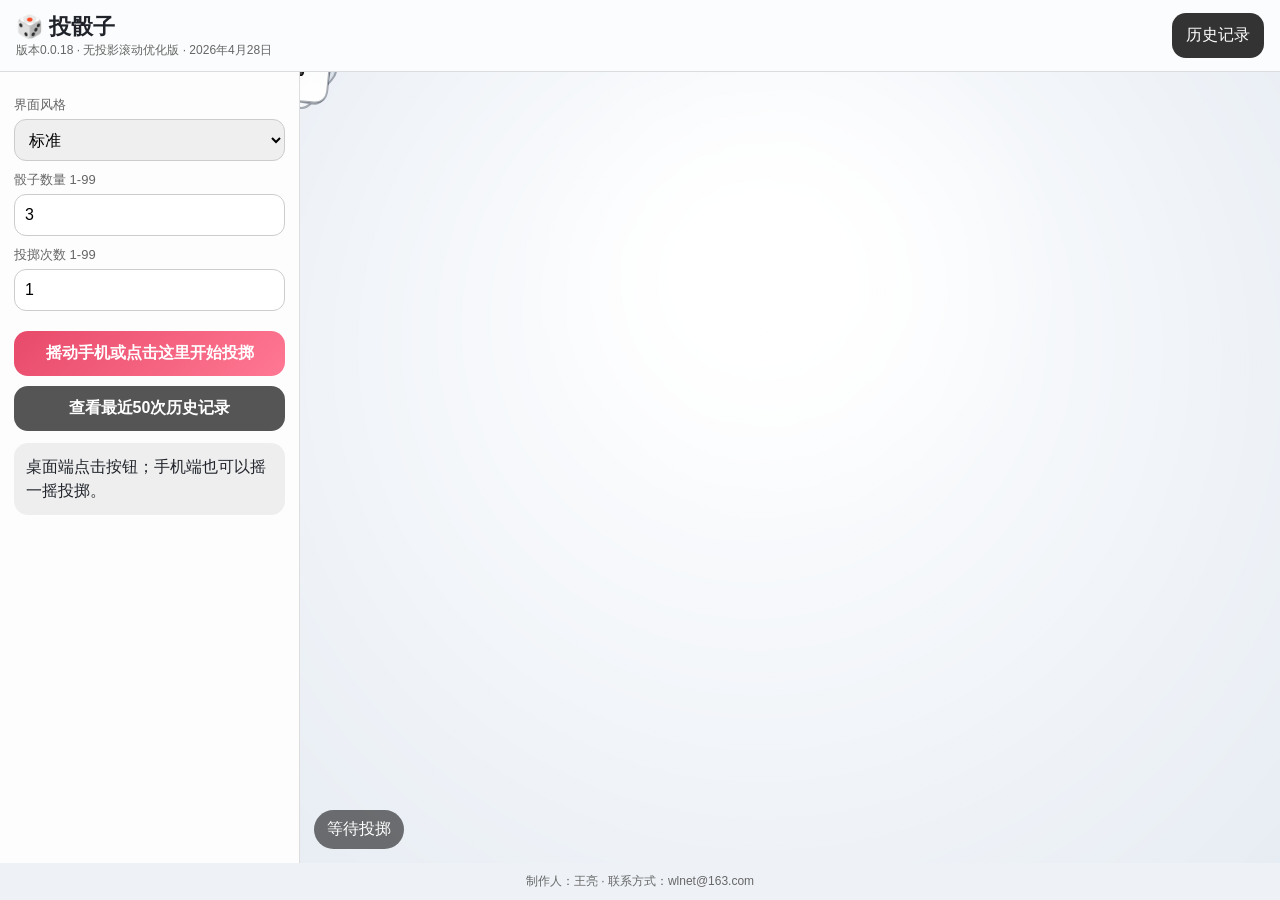
==== commit 3d5d100e: "Release v0.0.18 remove dice shadows and improve rolling" ====
--- a/index.html
+++ b/index.html
@@ -1 +1 @@
-<!doctype html><html lang="zh-CN"><head><meta charset="utf-8"><meta name="viewport" content="width=device-width,initial-scale=1,maximum-scale=1,user-scalable=no"><title>投骰子0.0.17</title><style>body{margin:0;font-family:-apple-system,BlinkMacSystemFont,'Microsoft YaHei',Arial,sans-serif;background:#eef2f7;color:#20242a}body.cartoon{background:#fff0bf;color:#5a3215}body.minimal{background:#eee;color:#111}.app{min-height:100vh;display:flex;flex-direction:column}.top{display:flex;justify-content:space-between;align-items:center;padding:12px 16px;background:rgba(255,255,255,.75);border-bottom:1px solid #ddd}h1{margin:0;font-size:22px}.sub{font-size:12px;color:#666}.layout{flex:1;display:grid;grid-template-columns:300px 1fr}.panel{padding:14px;background:rgba(255,255,255,.88);border-right:1px solid #ddd}.field{margin:10px 0}.field label{display:block;font-size:13px;color:#666;margin-bottom:5px}select,input{width:100%;height:42px;border:1px solid #ccc;border-radius:12px;padding:0 10px;font-size:16px}.stage{position:relative;min-height:420px;background:radial-gradient(circle at 50% 25%,#fff,transparent 35%),#dde5ef;overflow:hidden}canvas{width:100%;height:100%;display:block}.primary,.ghost{border:0;border-radius:14px;padding:12px 14px;font-size:16px;cursor:pointer}.primary{width:100%;margin-top:10px;background:linear-gradient(135deg,#e84a6a,#ff7893);color:#fff;font-weight:800}.ghost{background:#333;color:white}.status{margin-top:12px;padding:12px;border-radius:14px;background:rgba(0,0,0,.06);line-height:1.5}.bar{position:absolute;left:14px;bottom:14px;background:rgba(0,0,0,.55);color:#fff;padding:9px 13px;border-radius:999px}.foot{text-align:center;font-size:12px;color:#666;padding:10px}.modal{position:fixed;inset:0;background:rgba(0,0,0,.65);display:flex;align-items:center;justify-content:center;padding:18px;z-index:10}.hide{display:none}.card{background:#fff;color:#222;width:min(520px,94vw);border-radius:22px;padding:22px;text-align:center;box-shadow:0 20px 70px #0008}.big{font-size:23px;font-weight:900;line-height:1.55}.bless{font-size:21px;font-weight:900;color:#d91d61;line-height:1.7}.hist{text-align:left;max-height:50vh;overflow:auto;line-height:1.8}.spark{position:fixed;font-size:25px;animation:f 1.6s ease-out forwards;z-index:11}@keyframes f{from{transform:translateY(30px) scale(.5);opacity:0}20%{opacity:1}to{transform:translateY(-95px) scale(1.6) rotate(260deg);opacity:0}}@media(max-width:820px){.layout{display:flex;flex-direction:column}.panel{border-right:0}.stage{height:58vh}.top{gap:8px;align-items:flex-start}h1{font-size:20px}}</style></head><body><div class="app"><header class="top"><div><h1>🎲 投骰子</h1><div class="sub">版本0.0.17 · 可分享网页发布版 · 2026年4月28日</div></div><button id="histTop" class="ghost">历史记录</button></header><main class="layout"><aside class="panel"><div class="field"><label>界面风格</label><select id="theme"><option value="std">标准</option><option value="cartoon">卡通</option><option value="minimal">极简</option></select></div><div class="field"><label>骰子数量 1-99</label><input id="count" type="number" min="1" max="99" step="1" value="3" list="nums"></div><div class="field"><label>投掷次数 1-99</label><input id="times" type="number" min="1" max="99" step="1" value="1" list="nums"></div><datalist id="nums"></datalist><button id="roll" class="primary">摇动手机或点击这里开始投掷</button><button id="hist" class="primary" style="background:#555">查看最近50次历史记录</button><div id="status" class="status">桌面端点击按钮；手机端也可以摇一摇投掷。</div></aside><section class="stage"><canvas id="cv"></canvas><div id="bar" class="bar">等待投掷</div></section></main><div class="foot">制作人：王亮 · 联系方式：wlnet@163.com</div></div><div id="resM" class="modal hide"><div class="card"><h2>🎯 投掷完成</h2><div id="res" class="big"></div><button id="blessBtn" class="primary">查看祝福</button></div></div><div id="blessM" class="modal hide"><div class="card"><div id="bless" class="bless"></div><button id="ok" class="primary">收到祝福，继续好运</button></div></div><div id="histM" class="modal hide"><div class="card"><h2>最近50次投掷结果</h2><div id="histList" class="hist"></div><button id="close" class="ghost">关闭</button></div></div><script>(function(){const cv=document.getElementById('cv'),x=cv.getContext('2d');let W,H,dice=[],rolling=false,locked=false,end=0,lastShake=0,cur=null;for(let i=1;i<100;i++){let o=document.createElement('option');o.value=i;nums.appendChild(o)}function cl(v){v=parseInt(v)||1;return Math.max(1,Math.min(99,v))}function size(){let r=cv.getBoundingClientRect(),d=Math.min(devicePixelRatio||1,1.7);W=r.width||innerWidth;H=r.height||420;cv.width=W*d;cv.height=H*d;x.setTransform(d,0,0,d,0,0);draw()}onresize=size;setTimeout(size,80);function make(n){dice=[];let cols=Math.ceil(Math.sqrt(n)),gap=Math.min(75,Math.max(32,W/(cols+1)));for(let i=0;i<n;i++){let c=i%cols,r=Math.floor(i/cols);dice.push({x:W/2+(c-(cols-1)/2)*gap,y:H*.34+r*gap*.62,s:Math.max(30,Math.min(58,68-n*.28)),vx:0,vy:0,rot:Math.random()*6,vr:0,val:1,b:0})}}function rr(a,b,c,d,r){x.beginPath();x.moveTo(a+r,b);x.lineTo(a+c-r,b);x.quadraticCurveTo(a+c,b,a+c,b+r);x.lineTo(a+c,b+d-r);x.quadraticCurveTo(a+c,b+d,a+c-r,b+d);x.lineTo(a+r,b+d);x.quadraticCurveTo(a,b+d,a,b+d-r);x.lineTo(a,b+r);x.quadraticCurveTo(a,b,a+r,b);x.closePath()}function pip(px,py,s){x.fillStyle='#0005';x.beginPath();x.arc(px+1,py+2,s*.075,0,7);x.fill();x.fillStyle='#111';x.beginPath();x.arc(px,py,s*.07,0,7);x.fill()}function pips(v,s){let a=s*.22,m={1:[[0,0]],2:[[-a,-a],[a,a]],3:[[-a,-a],[0,0],[a,a]],4:[[-a,-a],[a,-a],[-a,a],[a,a]],5:[[-a,-a],[a,-a],[0,0],[-a,a],[a,a]],6:[[-a,-a],[a,-a],[-a,0],[a,0],[-a,a],[a,a]]};m[v].forEach(p=>pip(p[0],p[1],s))}function one(d){let s=d.s;x.save();x.translate(d.x,d.y-d.b);x.rotate(d.rot);x.fillStyle='rgba(0,0,0,.22)';x.beginPath();x.ellipse(5,s*.62,s*.62,s*.18,0,0,7);x.fill();x.fillStyle='#fff';rr(-s/2,-s/2,s,s,s*.22);x.fill();let g=x.createLinearGradient(-s/2,-s/2,s/2,s/2);g.addColorStop(0,'#fff');g.addColorStop(.6,'#ffffff55');g.addColorStop(1,'#0002');x.fillStyle=g;rr(-s/2,-s/2,s,s,s*.22);x.fill();x.strokeStyle='#0003';x.lineWidth=2;rr(-s/2,-s/2,s,s,s*.22);x.stroke();pips(d.val,s);x.restore()}function draw(){if(!W)return;x.clearRect(0,0,W,H);let g=x.createRadialGradient(W*.45,H*.25,20,W*.5,H*.5,Math.max(W,H));g.addColorStop(0,'#fff');g.addColorStop(1,'#ffffff00');x.fillStyle=g;x.fillRect(0,0,W,H);dice.forEach(one)}function start(){if(rolling||locked)return;let n=cl(count.value),t=cl(times.value);count.value=n;times.value=t;make(n);rolling=true;locked=true;end=performance.now()+Math.min(5000,1700+n*20+t*7);status.textContent='骰子正在滚动，请等待结果……';bar.textContent='投掷中：'+n+'个骰子 × '+t+'次';dice.forEach(d=>{d.vx=(Math.random()-.5)*14;d.vy=(Math.random()-.5)*12;d.vr=(Math.random()-.5)*.7});cur={n,t,total:0};requestAnimationFrame(loop)}function loop(T){if(!rolling)return;let r=end-T;dice.forEach(d=>{d.x+=d.vx;d.y+=d.vy;d.vx*=.985;d.vy*=.985;d.rot+=d.vr;d.vr*=.988;d.b=Math.abs(Math.sin(T/90+d.x))*Math.min(22,Math.max(0,r)/70);if(d.x<d.s/2||d.x>W-d.s/2)d.vx*=-.82;if(d.y<d.s/2||d.y>H-d.s/2)d.vy*=-.82;d.x=Math.max(d.s/2,Math.min(W-d.s/2,d.x));d.y=Math.max(d.s/2,Math.min(H-d.s/2,d.y));if(Math.random()<.4)d.val=1+Math.floor(Math.random()*6)});draw();r>0?requestAnimationFrame(loop):finish()}function finish(){rolling=false;dice.forEach(d=>{d.b=0;d.val=1+Math.floor(Math.random()*6)});let oneSum=dice.reduce((a,d)=>a+d.val,0);cur.total=oneSum*cur.t;draw();bar.textContent='结果：'+cur.total+'点';status.textContent='投掷完成，请查看结果并确认祝福后再继续。';res.innerHTML=`骰子数量：${cur.n}<br>投掷次数：${cur.t}<br>本次总点数：${cur.total}`;save(cur);resM.classList.remove('hide')}function save(r){let a=JSON.parse(localStorage.diceHistory0017||'[]');a.unshift({time:new Date().toLocaleString(),n:r.n,t:r.t,total:r.total});localStorage.diceHistory0017=JSON.stringify(a.slice(0,50))}function history(){let a=JSON.parse(localStorage.diceHistory0017||'[]');histList.innerHTML=a.length?a.map((r,i)=>`<div>${i+1}. ${r.time}｜${r.n}个×${r.t}次｜${r.total}点</div>`).join(''):'暂无记录';histM.classList.remove('hide')}function fx(){let cs=['🎆','🎇','🎊','💖','🌈','🌸','✨','🧨'];for(let i=0;i<34;i++){let s=document.createElement('span');s.className='spark';s.textContent=cs[Math.random()*cs.length|0];s.style.left=Math.random()*100+'%';s.style.top=55+Math.random()*35+'%';s.style.animationDelay=Math.random()*.6+'s';document.body.appendChild(s);setTimeout(()=>s.remove(),1900)}}roll.onclick=start;hist.onclick=history;histTop.onclick=history;close.onclick=()=>histM.classList.add('hide');blessBtn.onclick=()=>{resM.classList.add('hide');let icons=['💖','🌸','💕','🌹','🎉','😊','🌈','✨','💗'],msgs=['亲爱的老婆coco，祝你每天都有开开心心的小惊喜。','亲爱的老婆coco，祝你好运像骰子一样滚滚而来。','亲爱的老婆coco，祝你心情像花一样盛开。','亲爱的老婆coco，祝你烦恼自动下线，快乐持续在线。','亲爱的老婆coco，祝你财运旺旺，笑容满分。'];let L=icons[Math.random()*icons.length|0]+' '+icons[Math.random()*icons.length|0],R=icons[Math.random()*icons.length|0]+' '+icons[Math.random()*icons.length|0];bless.textContent=L+' '+msgs[Math.random()*msgs.length|0]+' '+R;blessM.classList.remove('hide');fx()};ok.onclick=()=>setTimeout(()=>{blessM.classList.add('hide');locked=false;status.textContent='祝福已收到，可以开始下一次投掷。'},200);theme.onchange=e=>{document.body.className=e.target.value==='std'?'':e.target.value;draw()};addEventListener('devicemotion',e=>{let a=e.accelerationIncludingGravity||{},m=Math.abs(a.x||0)+Math.abs(a.y||0)+Math.abs(a.z||0),now=Date.now();if(m>28&&now-lastShake>1600){lastShake=now;start()}});make(3);size()})();</script></body></html>+<!doctype html><html lang="zh-CN"><head><meta charset="utf-8"><meta name="viewport" content="width=device-width,initial-scale=1,maximum-scale=1,user-scalable=no"><title>投骰子0.0.18</title><style>body{margin:0;font-family:-apple-system,BlinkMacSystemFont,'Microsoft YaHei',Arial,sans-serif;background:#eef2f7;color:#20242a}body.cartoon{background:#fff0bf;color:#5a3215}body.minimal{background:#eee;color:#111}.app{min-height:100vh;display:flex;flex-direction:column}.top{display:flex;justify-content:space-between;align-items:center;padding:12px 16px;background:rgba(255,255,255,.75);border-bottom:1px solid #ddd}h1{margin:0;font-size:22px}.sub{font-size:12px;color:#666}.layout{flex:1;display:grid;grid-template-columns:300px 1fr}.panel{padding:14px;background:rgba(255,255,255,.88);border-right:1px solid #ddd}.field{margin:10px 0}.field label{display:block;font-size:13px;color:#666;margin-bottom:5px}select,input{width:100%;height:42px;border:1px solid #ccc;border-radius:12px;padding:0 10px;font-size:16px;box-sizing:border-box}.stage{position:relative;min-height:420px;background:radial-gradient(circle at 50% 25%,#fff,transparent 35%),#dde5ef;overflow:hidden}canvas{width:100%;height:100%;display:block}.primary,.ghost{border:0;border-radius:14px;padding:12px 14px;font-size:16px;cursor:pointer}.primary{width:100%;margin-top:10px;background:linear-gradient(135deg,#e84a6a,#ff7893);color:#fff;font-weight:800}.ghost{background:#333;color:white}.status{margin-top:12px;padding:12px;border-radius:14px;background:rgba(0,0,0,.06);line-height:1.5}.bar{position:absolute;left:14px;bottom:14px;background:rgba(0,0,0,.55);color:#fff;padding:9px 13px;border-radius:999px}.foot{text-align:center;font-size:12px;color:#666;padding:10px}.modal{position:fixed;inset:0;background:rgba(0,0,0,.65);display:flex;align-items:center;justify-content:center;padding:18px;z-index:10}.hide{display:none}.card{background:#fff;color:#222;width:min(520px,94vw);border-radius:22px;padding:22px;text-align:center;box-shadow:0 20px 70px #0008}.big{font-size:23px;font-weight:900;line-height:1.55}.bless{font-size:21px;font-weight:900;color:#d91d61;line-height:1.7}.hist{text-align:left;max-height:50vh;overflow:auto;line-height:1.8}.spark{position:fixed;font-size:25px;animation:f 1.6s ease-out forwards;z-index:11}@keyframes f{from{transform:translateY(30px) scale(.5);opacity:0}20%{opacity:1}to{transform:translateY(-95px) scale(1.6) rotate(260deg);opacity:0}}@media(max-width:820px){.layout{display:flex;flex-direction:column}.panel{border-right:0}.stage{height:58vh}.top{gap:8px;align-items:flex-start}h1{font-size:20px}}</style></head><body><div class="app"><header class="top"><div><h1>🎲 投骰子</h1><div class="sub">版本0.0.18 · 无投影滚动优化版 · 2026年4月28日</div></div><button id="histTop" class="ghost">历史记录</button></header><main class="layout"><aside class="panel"><div class="field"><label>界面风格</label><select id="theme"><option value="std">标准</option><option value="cartoon">卡通</option><option value="minimal">极简</option></select></div><div class="field"><label>骰子数量 1-99</label><input id="count" type="number" min="1" max="99" step="1" value="3" list="nums"></div><div class="field"><label>投掷次数 1-99</label><input id="times" type="number" min="1" max="99" step="1" value="1" list="nums"></div><datalist id="nums"></datalist><button id="roll" class="primary">摇动手机或点击这里开始投掷</button><button id="hist" class="primary" style="background:#555">查看最近50次历史记录</button><div id="status" class="status">桌面端点击按钮；手机端也可以摇一摇投掷。</div></aside><section class="stage"><canvas id="cv"></canvas><div id="bar" class="bar">等待投掷</div></section></main><div class="foot">制作人：王亮 · 联系方式：wlnet@163.com</div></div><div id="resM" class="modal hide"><div class="card"><h2>🎯 投掷完成</h2><div id="res" class="big"></div><button id="blessBtn" class="primary">查看祝福</button></div></div><div id="blessM" class="modal hide"><div class="card"><div id="bless" class="bless"></div><button id="ok" class="primary">收到祝福，继续好运</button></div></div><div id="histM" class="modal hide"><div class="card"><h2>最近50次投掷结果</h2><div id="histList" class="hist"></div><button id="close" class="ghost">关闭</button></div></div><script>(function(){const cv=document.getElementById('cv'),x=cv.getContext('2d');let W,H,dice=[],rolling=false,locked=false,end=0,lastShake=0,cur=null;for(let i=1;i<100;i++){let o=document.createElement('option');o.value=i;nums.appendChild(o)}function cl(v){v=parseInt(v)||1;return Math.max(1,Math.min(99,v))}function size(){let r=cv.getBoundingClientRect(),d=Math.min(devicePixelRatio||1,1.7);W=r.width||innerWidth;H=r.height||420;cv.width=W*d;cv.height=H*d;x.setTransform(d,0,0,d,0,0);draw()}onresize=size;setTimeout(size,80);function make(n){dice=[];let cols=Math.ceil(Math.sqrt(n)),gap=Math.min(75,Math.max(32,W/(cols+1)));for(let i=0;i<n;i++){let c=i%cols,r=Math.floor(i/cols);dice.push({x:W/2+(c-(cols-1)/2)*gap,y:H*.34+r*gap*.62,s:Math.max(30,Math.min(58,68-n*.28)),vx:0,vy:0,rot:Math.random()*6,vr:0,val:1,b:0,tilt:0})}}function rr(a,b,c,d,r){x.beginPath();x.moveTo(a+r,b);x.lineTo(a+c-r,b);x.quadraticCurveTo(a+c,b,a+c,b+r);x.lineTo(a+c,b+d-r);x.quadraticCurveTo(a+c,b+d,a+c-r,b+d);x.lineTo(a+r,b+d);x.quadraticCurveTo(a,b+d,a,b+d-r);x.lineTo(a,b+r);x.quadraticCurveTo(a,b,a+r,b);x.closePath()}function pip(px,py,s){x.fillStyle='#111';x.beginPath();x.arc(px,py,s*.07,0,7);x.fill();x.fillStyle='rgba(255,255,255,.22)';x.beginPath();x.arc(px-s*.018,py-s*.018,s*.025,0,7);x.fill()}function pips(v,s){let a=s*.22,m={1:[[0,0]],2:[[-a,-a],[a,a]],3:[[-a,-a],[0,0],[a,a]],4:[[-a,-a],[a,-a],[-a,a],[a,a]],5:[[-a,-a],[a,-a],[0,0],[-a,a],[a,a]],6:[[-a,-a],[a,-a],[-a,0],[a,0],[-a,a],[a,a]]};m[v].forEach(p=>pip(p[0],p[1],s))}function one(d){let s=d.s,tilt=d.tilt;x.save();x.translate(d.x,d.y-d.b);x.rotate(d.rot);x.transform(1,tilt*.05,tilt*.03,1,0,0);x.fillStyle='#fff';rr(-s/2,-s/2,s,s,s*.24);x.fill();let edge=x.createLinearGradient(-s/2,-s/2,s/2,s/2);edge.addColorStop(0,'#ffffff');edge.addColorStop(.45,'#f9fafb');edge.addColorStop(1,'#c9d1dc');x.fillStyle=edge;rr(-s/2,-s/2,s,s,s*.24);x.fill();let hi=x.createRadialGradient(-s*.2,-s*.25,s*.05,-s*.2,-s*.25,s*.72);hi.addColorStop(0,'rgba(255,255,255,.72)');hi.addColorStop(.55,'rgba(255,255,255,.18)');hi.addColorStop(1,'rgba(255,255,255,0)');x.fillStyle=hi;rr(-s/2,-s/2,s,s,s*.24);x.fill();x.strokeStyle='rgba(60,70,85,.42)';x.lineWidth=2;rr(-s/2,-s/2,s,s,s*.24);x.stroke();x.strokeStyle='rgba(255,255,255,.42)';x.lineWidth=1;rr(-s/2+3,-s/2+3,s-6,s-6,s*.18);x.stroke();pips(d.val,s);x.restore()}function draw(){if(!W)return;x.clearRect(0,0,W,H);let g=x.createRadialGradient(W*.45,H*.25,20,W*.5,H*.5,Math.max(W,H));g.addColorStop(0,'#fff');g.addColorStop(1,'#ffffff00');x.fillStyle=g;x.fillRect(0,0,W,H);dice.forEach(one)}function start(){if(rolling||locked)return;let n=cl(count.value),t=cl(times.value);count.value=n;times.value=t;make(n);rolling=true;locked=true;end=performance.now()+Math.min(5000,1800+n*18+t*7);status.textContent='骰子正在滚动，请等待结果……';bar.textContent='投掷中：'+n+'个骰子 × '+t+'次';dice.forEach(d=>{d.vx=(Math.random()-.5)*16;d.vy=(Math.random()-.5)*13;d.vr=(Math.random()-.5)*.9;d.tilt=(Math.random()-.5)*2});cur={n,t,total:0};requestAnimationFrame(loop)}function loop(T){if(!rolling)return;let r=end-T;dice.forEach(d=>{d.x+=d.vx;d.y+=d.vy;d.vx*=.983;d.vy*=.983;d.rot+=d.vr;d.vr*=.987;d.b=Math.abs(Math.sin(T/78+d.x*.02))*Math.min(24,Math.max(0,r)/65);d.tilt=Math.sin(T/130+d.y*.01)*Math.min(1.2,Math.max(0,r)/900);if(d.x<d.s/2||d.x>W-d.s/2)d.vx*=-.84;if(d.y<d.s/2||d.y>H-d.s/2)d.vy*=-.84;d.x=Math.max(d.s/2,Math.min(W-d.s/2,d.x));d.y=Math.max(d.s/2,Math.min(H-d.s/2,d.y));if(Math.random()<.42)d.val=1+Math.floor(Math.random()*6)});draw();r>0?requestAnimationFrame(loop):finish()}function finish(){rolling=false;dice.forEach(d=>{d.b=0;d.tilt=0;d.val=1+Math.floor(Math.random()*6)});let oneSum=dice.reduce((a,d)=>a+d.val,0);cur.total=oneSum*cur.t;draw();bar.textContent='结果：'+cur.total+'点';status.textContent='投掷完成，请查看结果并确认祝福后再继续。';res.innerHTML=`骰子数量：${cur.n}<br>投掷次数：${cur.t}<br>本次总点数：${cur.total}`;save(cur);resM.classList.remove('hide')}function save(r){let a=JSON.parse(localStorage.diceHistory0018||'[]');a.unshift({time:new Date().toLocaleString(),n:r.n,t:r.t,total:r.total});localStorage.diceHistory0018=JSON.stringify(a.slice(0,50))}function history(){let a=JSON.parse(localStorage.diceHistory0018||'[]');histList.innerHTML=a.length?a.map((r,i)=>`<div>${i+1}. ${r.time}｜${r.n}个×${r.t}次｜${r.total}点</div>`).join(''):'暂无记录';histM.classList.remove('hide')}function fx(){let cs=['🎆','🎇','🎊','💖','🌈','🌸','✨','🧨'];for(let i=0;i<34;i++){let s=document.createElement('span');s.className='spark';s.textContent=cs[Math.random()*cs.length|0];s.style.left=Math.random()*100+'%';s.style.top=55+Math.random()*35+'%';s.style.animationDelay=Math.random()*.6+'s';document.body.appendChild(s);setTimeout(()=>s.remove(),1900)}}roll.onclick=start;hist.onclick=history;histTop.onclick=history;close.onclick=()=>histM.classList.add('hide');blessBtn.onclick=()=>{resM.classList.add('hide');let icons=['💖','🌸','💕','🌹','🎉','😊','🌈','✨','💗'],msgs=['亲爱的老婆coco，祝你每天都有开开心心的小惊喜。','亲爱的老婆coco，祝你好运像骰子一样滚滚而来。','亲爱的老婆coco，祝你心情像花一样盛开。','亲爱的老婆coco，祝你烦恼自动下线，快乐持续在线。','亲爱的老婆coco，祝你财运旺旺，笑容满分。'];let L=icons[Math.random()*icons.length|0]+' '+icons[Math.random()*icons.length|0],R=icons[Math.random()*icons.length|0]+' '+icons[Math.random()*icons.length|0];bless.textContent=L+' '+msgs[Math.random()*msgs.length|0]+' '+R;blessM.classList.remove('hide');fx()};ok.onclick=()=>setTimeout(()=>{blessM.classList.add('hide');locked=false;status.textContent='祝福已收到，可以开始下一次投掷。'},200);theme.onchange=e=>{document.body.className=e.target.value==='std'?'':e.target.value;draw()};addEventListener('devicemotion',e=>{let a=e.accelerationIncludingGravity||{},m=Math.abs(a.x||0)+Math.abs(a.y||0)+Math.abs(a.z||0),now=Date.now();if(m>28&&now-lastShake>1600){lastShake=now;start()}});make(3);size()})();</script></body></html>
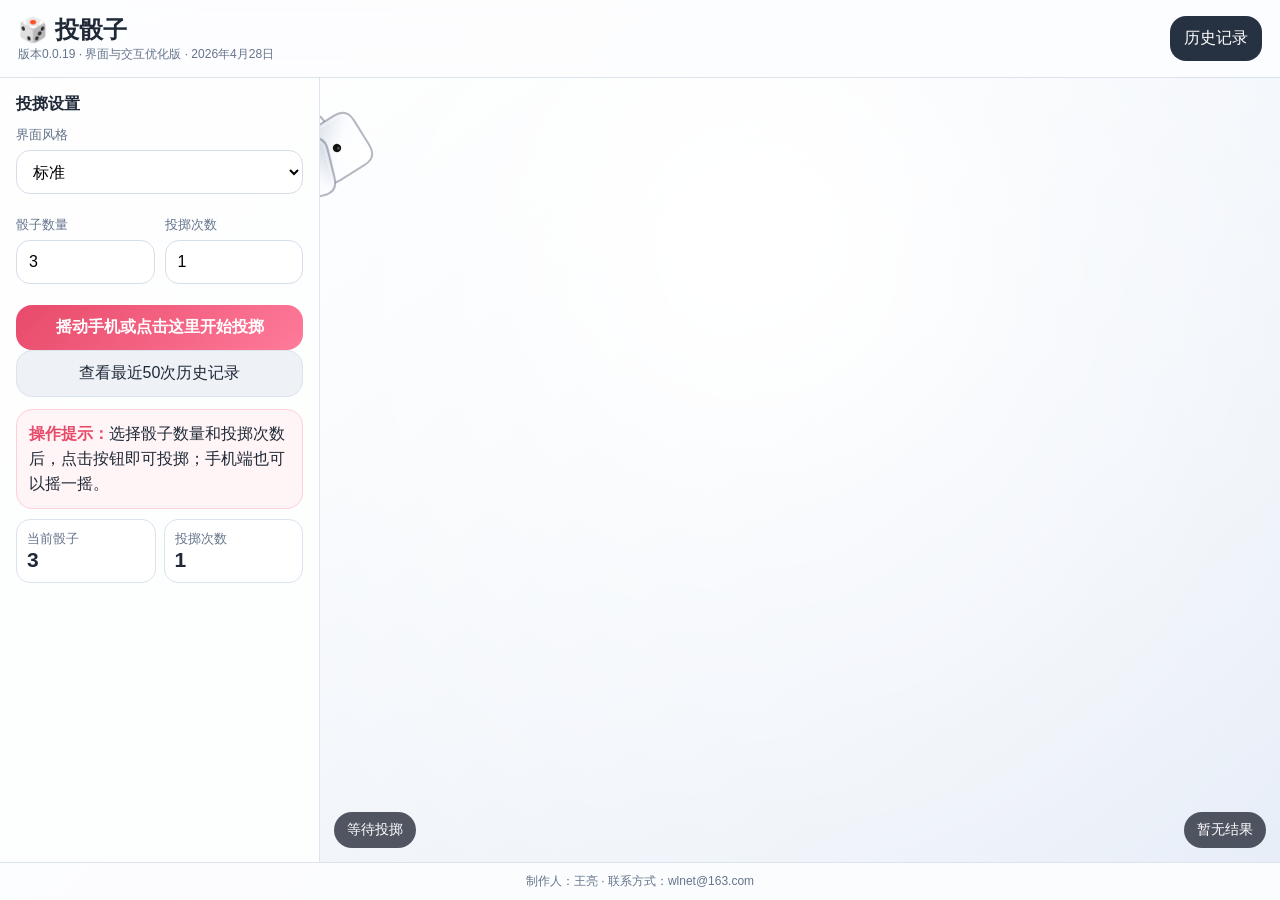
==== commit 985378c3: "Release v0.0.19 UI and interaction optimization" ====
--- a/index.html
+++ b/index.html
@@ -1 +1,23 @@
-<!doctype html><html lang="zh-CN"><head><meta charset="utf-8"><meta name="viewport" content="width=device-width,initial-scale=1,maximum-scale=1,user-scalable=no"><title>投骰子0.0.18</title><style>body{margin:0;font-family:-apple-system,BlinkMacSystemFont,'Microsoft YaHei',Arial,sans-serif;background:#eef2f7;color:#20242a}body.cartoon{background:#fff0bf;color:#5a3215}body.minimal{background:#eee;color:#111}.app{min-height:100vh;display:flex;flex-direction:column}.top{display:flex;justify-content:space-between;align-items:center;padding:12px 16px;background:rgba(255,255,255,.75);border-bottom:1px solid #ddd}h1{margin:0;font-size:22px}.sub{font-size:12px;color:#666}.layout{flex:1;display:grid;grid-template-columns:300px 1fr}.panel{padding:14px;background:rgba(255,255,255,.88);border-right:1px solid #ddd}.field{margin:10px 0}.field label{display:block;font-size:13px;color:#666;margin-bottom:5px}select,input{width:100%;height:42px;border:1px solid #ccc;border-radius:12px;padding:0 10px;font-size:16px;box-sizing:border-box}.stage{position:relative;min-height:420px;background:radial-gradient(circle at 50% 25%,#fff,transparent 35%),#dde5ef;overflow:hidden}canvas{width:100%;height:100%;display:block}.primary,.ghost{border:0;border-radius:14px;padding:12px 14px;font-size:16px;cursor:pointer}.primary{width:100%;margin-top:10px;background:linear-gradient(135deg,#e84a6a,#ff7893);color:#fff;font-weight:800}.ghost{background:#333;color:white}.status{margin-top:12px;padding:12px;border-radius:14px;background:rgba(0,0,0,.06);line-height:1.5}.bar{position:absolute;left:14px;bottom:14px;background:rgba(0,0,0,.55);color:#fff;padding:9px 13px;border-radius:999px}.foot{text-align:center;font-size:12px;color:#666;padding:10px}.modal{position:fixed;inset:0;background:rgba(0,0,0,.65);display:flex;align-items:center;justify-content:center;padding:18px;z-index:10}.hide{display:none}.card{background:#fff;color:#222;width:min(520px,94vw);border-radius:22px;padding:22px;text-align:center;box-shadow:0 20px 70px #0008}.big{font-size:23px;font-weight:900;line-height:1.55}.bless{font-size:21px;font-weight:900;color:#d91d61;line-height:1.7}.hist{text-align:left;max-height:50vh;overflow:auto;line-height:1.8}.spark{position:fixed;font-size:25px;animation:f 1.6s ease-out forwards;z-index:11}@keyframes f{from{transform:translateY(30px) scale(.5);opacity:0}20%{opacity:1}to{transform:translateY(-95px) scale(1.6) rotate(260deg);opacity:0}}@media(max-width:820px){.layout{display:flex;flex-direction:column}.panel{border-right:0}.stage{height:58vh}.top{gap:8px;align-items:flex-start}h1{font-size:20px}}</style></head><body><div class="app"><header class="top"><div><h1>🎲 投骰子</h1><div class="sub">版本0.0.18 · 无投影滚动优化版 · 2026年4月28日</div></div><button id="histTop" class="ghost">历史记录</button></header><main class="layout"><aside class="panel"><div class="field"><label>界面风格</label><select id="theme"><option value="std">标准</option><option value="cartoon">卡通</option><option value="minimal">极简</option></select></div><div class="field"><label>骰子数量 1-99</label><input id="count" type="number" min="1" max="99" step="1" value="3" list="nums"></div><div class="field"><label>投掷次数 1-99</label><input id="times" type="number" min="1" max="99" step="1" value="1" list="nums"></div><datalist id="nums"></datalist><button id="roll" class="primary">摇动手机或点击这里开始投掷</button><button id="hist" class="primary" style="background:#555">查看最近50次历史记录</button><div id="status" class="status">桌面端点击按钮；手机端也可以摇一摇投掷。</div></aside><section class="stage"><canvas id="cv"></canvas><div id="bar" class="bar">等待投掷</div></section></main><div class="foot">制作人：王亮 · 联系方式：wlnet@163.com</div></div><div id="resM" class="modal hide"><div class="card"><h2>🎯 投掷完成</h2><div id="res" class="big"></div><button id="blessBtn" class="primary">查看祝福</button></div></div><div id="blessM" class="modal hide"><div class="card"><div id="bless" class="bless"></div><button id="ok" class="primary">收到祝福，继续好运</button></div></div><div id="histM" class="modal hide"><div class="card"><h2>最近50次投掷结果</h2><div id="histList" class="hist"></div><button id="close" class="ghost">关闭</button></div></div><script>(function(){const cv=document.getElementById('cv'),x=cv.getContext('2d');let W,H,dice=[],rolling=false,locked=false,end=0,lastShake=0,cur=null;for(let i=1;i<100;i++){let o=document.createElement('option');o.value=i;nums.appendChild(o)}function cl(v){v=parseInt(v)||1;return Math.max(1,Math.min(99,v))}function size(){let r=cv.getBoundingClientRect(),d=Math.min(devicePixelRatio||1,1.7);W=r.width||innerWidth;H=r.height||420;cv.width=W*d;cv.height=H*d;x.setTransform(d,0,0,d,0,0);draw()}onresize=size;setTimeout(size,80);function make(n){dice=[];let cols=Math.ceil(Math.sqrt(n)),gap=Math.min(75,Math.max(32,W/(cols+1)));for(let i=0;i<n;i++){let c=i%cols,r=Math.floor(i/cols);dice.push({x:W/2+(c-(cols-1)/2)*gap,y:H*.34+r*gap*.62,s:Math.max(30,Math.min(58,68-n*.28)),vx:0,vy:0,rot:Math.random()*6,vr:0,val:1,b:0,tilt:0})}}function rr(a,b,c,d,r){x.beginPath();x.moveTo(a+r,b);x.lineTo(a+c-r,b);x.quadraticCurveTo(a+c,b,a+c,b+r);x.lineTo(a+c,b+d-r);x.quadraticCurveTo(a+c,b+d,a+c-r,b+d);x.lineTo(a+r,b+d);x.quadraticCurveTo(a,b+d,a,b+d-r);x.lineTo(a,b+r);x.quadraticCurveTo(a,b,a+r,b);x.closePath()}function pip(px,py,s){x.fillStyle='#111';x.beginPath();x.arc(px,py,s*.07,0,7);x.fill();x.fillStyle='rgba(255,255,255,.22)';x.beginPath();x.arc(px-s*.018,py-s*.018,s*.025,0,7);x.fill()}function pips(v,s){let a=s*.22,m={1:[[0,0]],2:[[-a,-a],[a,a]],3:[[-a,-a],[0,0],[a,a]],4:[[-a,-a],[a,-a],[-a,a],[a,a]],5:[[-a,-a],[a,-a],[0,0],[-a,a],[a,a]],6:[[-a,-a],[a,-a],[-a,0],[a,0],[-a,a],[a,a]]};m[v].forEach(p=>pip(p[0],p[1],s))}function one(d){let s=d.s,tilt=d.tilt;x.save();x.translate(d.x,d.y-d.b);x.rotate(d.rot);x.transform(1,tilt*.05,tilt*.03,1,0,0);x.fillStyle='#fff';rr(-s/2,-s/2,s,s,s*.24);x.fill();let edge=x.createLinearGradient(-s/2,-s/2,s/2,s/2);edge.addColorStop(0,'#ffffff');edge.addColorStop(.45,'#f9fafb');edge.addColorStop(1,'#c9d1dc');x.fillStyle=edge;rr(-s/2,-s/2,s,s,s*.24);x.fill();let hi=x.createRadialGradient(-s*.2,-s*.25,s*.05,-s*.2,-s*.25,s*.72);hi.addColorStop(0,'rgba(255,255,255,.72)');hi.addColorStop(.55,'rgba(255,255,255,.18)');hi.addColorStop(1,'rgba(255,255,255,0)');x.fillStyle=hi;rr(-s/2,-s/2,s,s,s*.24);x.fill();x.strokeStyle='rgba(60,70,85,.42)';x.lineWidth=2;rr(-s/2,-s/2,s,s,s*.24);x.stroke();x.strokeStyle='rgba(255,255,255,.42)';x.lineWidth=1;rr(-s/2+3,-s/2+3,s-6,s-6,s*.18);x.stroke();pips(d.val,s);x.restore()}function draw(){if(!W)return;x.clearRect(0,0,W,H);let g=x.createRadialGradient(W*.45,H*.25,20,W*.5,H*.5,Math.max(W,H));g.addColorStop(0,'#fff');g.addColorStop(1,'#ffffff00');x.fillStyle=g;x.fillRect(0,0,W,H);dice.forEach(one)}function start(){if(rolling||locked)return;let n=cl(count.value),t=cl(times.value);count.value=n;times.value=t;make(n);rolling=true;locked=true;end=performance.now()+Math.min(5000,1800+n*18+t*7);status.textContent='骰子正在滚动，请等待结果……';bar.textContent='投掷中：'+n+'个骰子 × '+t+'次';dice.forEach(d=>{d.vx=(Math.random()-.5)*16;d.vy=(Math.random()-.5)*13;d.vr=(Math.random()-.5)*.9;d.tilt=(Math.random()-.5)*2});cur={n,t,total:0};requestAnimationFrame(loop)}function loop(T){if(!rolling)return;let r=end-T;dice.forEach(d=>{d.x+=d.vx;d.y+=d.vy;d.vx*=.983;d.vy*=.983;d.rot+=d.vr;d.vr*=.987;d.b=Math.abs(Math.sin(T/78+d.x*.02))*Math.min(24,Math.max(0,r)/65);d.tilt=Math.sin(T/130+d.y*.01)*Math.min(1.2,Math.max(0,r)/900);if(d.x<d.s/2||d.x>W-d.s/2)d.vx*=-.84;if(d.y<d.s/2||d.y>H-d.s/2)d.vy*=-.84;d.x=Math.max(d.s/2,Math.min(W-d.s/2,d.x));d.y=Math.max(d.s/2,Math.min(H-d.s/2,d.y));if(Math.random()<.42)d.val=1+Math.floor(Math.random()*6)});draw();r>0?requestAnimationFrame(loop):finish()}function finish(){rolling=false;dice.forEach(d=>{d.b=0;d.tilt=0;d.val=1+Math.floor(Math.random()*6)});let oneSum=dice.reduce((a,d)=>a+d.val,0);cur.total=oneSum*cur.t;draw();bar.textContent='结果：'+cur.total+'点';status.textContent='投掷完成，请查看结果并确认祝福后再继续。';res.innerHTML=`骰子数量：${cur.n}<br>投掷次数：${cur.t}<br>本次总点数：${cur.total}`;save(cur);resM.classList.remove('hide')}function save(r){let a=JSON.parse(localStorage.diceHistory0018||'[]');a.unshift({time:new Date().toLocaleString(),n:r.n,t:r.t,total:r.total});localStorage.diceHistory0018=JSON.stringify(a.slice(0,50))}function history(){let a=JSON.parse(localStorage.diceHistory0018||'[]');histList.innerHTML=a.length?a.map((r,i)=>`<div>${i+1}. ${r.time}｜${r.n}个×${r.t}次｜${r.total}点</div>`).join(''):'暂无记录';histM.classList.remove('hide')}function fx(){let cs=['🎆','🎇','🎊','💖','🌈','🌸','✨','🧨'];for(let i=0;i<34;i++){let s=document.createElement('span');s.className='spark';s.textContent=cs[Math.random()*cs.length|0];s.style.left=Math.random()*100+'%';s.style.top=55+Math.random()*35+'%';s.style.animationDelay=Math.random()*.6+'s';document.body.appendChild(s);setTimeout(()=>s.remove(),1900)}}roll.onclick=start;hist.onclick=history;histTop.onclick=history;close.onclick=()=>histM.classList.add('hide');blessBtn.onclick=()=>{resM.classList.add('hide');let icons=['💖','🌸','💕','🌹','🎉','😊','🌈','✨','💗'],msgs=['亲爱的老婆coco，祝你每天都有开开心心的小惊喜。','亲爱的老婆coco，祝你好运像骰子一样滚滚而来。','亲爱的老婆coco，祝你心情像花一样盛开。','亲爱的老婆coco，祝你烦恼自动下线，快乐持续在线。','亲爱的老婆coco，祝你财运旺旺，笑容满分。'];let L=icons[Math.random()*icons.length|0]+' '+icons[Math.random()*icons.length|0],R=icons[Math.random()*icons.length|0]+' '+icons[Math.random()*icons.length|0];bless.textContent=L+' '+msgs[Math.random()*msgs.length|0]+' '+R;blessM.classList.remove('hide');fx()};ok.onclick=()=>setTimeout(()=>{blessM.classList.add('hide');locked=false;status.textContent='祝福已收到，可以开始下一次投掷。'},200);theme.onchange=e=>{document.body.className=e.target.value==='std'?'':e.target.value;draw()};addEventListener('devicemotion',e=>{let a=e.accelerationIncludingGravity||{},m=Math.abs(a.x||0)+Math.abs(a.y||0)+Math.abs(a.z||0),now=Date.now();if(m>28&&now-lastShake>1600){lastShake=now;start()}});make(3);size()})();</script></body></html>+<!doctype html>
+<html lang="zh-CN">
+<head>
+<meta charset="utf-8">
+<meta name="viewport" content="width=device-width,initial-scale=1,maximum-scale=1,user-scalable=no">
+<title>投骰子0.0.19</title>
+<style>
+*{box-sizing:border-box}body{margin:0;font-family:-apple-system,BlinkMacSystemFont,"Microsoft YaHei",Arial,sans-serif;background:linear-gradient(135deg,#f3f6fb,#e7eef8);color:#1f2937}body.cartoon{background:linear-gradient(135deg,#fff2bc,#ffdcec);color:#5b3416}body.minimal{background:#efefef;color:#111}.app{min-height:100vh;display:flex;flex-direction:column}.top{display:flex;justify-content:space-between;gap:12px;align-items:center;padding:14px 18px;background:rgba(255,255,255,.82);border-bottom:1px solid #dbe3ef;backdrop-filter:blur(10px)}h1{margin:0;font-size:24px}.sub{font-size:12px;color:#64748b}.layout{flex:1;display:grid;grid-template-columns:minmax(280px,320px) 1fr}.panel{padding:16px;background:rgba(255,255,255,.9);border-right:1px solid #dbe3ef}.field{margin:11px 0}.field label{display:block;font-size:13px;color:#64748b;margin-bottom:6px}select,input{width:100%;height:44px;border:1px solid #d6deea;border-radius:14px;padding:0 12px;font-size:16px;background:#fff}.row{display:grid;grid-template-columns:1fr 1fr;gap:10px}.btn{border:0;border-radius:16px;padding:12px 14px;font-size:16px;cursor:pointer;transition:.12s}.btn:active{transform:scale(.98)}.primary{width:100%;margin-top:10px;color:#fff;font-weight:900;background:linear-gradient(135deg,#e84a6a,#ff7a9a)}.dark{background:#263142;color:white}.light{width:100%;background:#eef2f7;color:#1f2937;border:1px solid #dbe3ef}.hint{margin-top:12px;padding:12px;border-radius:16px;background:#fff4f6;border:1px solid #ffd0db;line-height:1.55}.hint b{color:#e84a6a}.stats{display:grid;grid-template-columns:1fr 1fr;gap:8px;margin-top:10px}.stat{padding:10px;border-radius:14px;border:1px solid #dbe3ef;background:#fff}.stat small{display:block;color:#64748b}.stat strong{font-size:21px}.stage{position:relative;min-height:430px;background:radial-gradient(circle at 45% 20%,#fff,transparent 34%),linear-gradient(145deg,#fdfefe,#dfe8f5);overflow:hidden}canvas{width:100%;height:100%;display:block}.pillBox{position:absolute;left:14px;right:14px;bottom:14px;display:flex;justify-content:space-between;gap:10px;pointer-events:none}.pill{background:rgba(18,24,38,.72);color:#fff;border-radius:999px;padding:9px 13px;font-size:14px}.foot{text-align:center;padding:10px;color:#64748b;font-size:12px;background:rgba(255,255,255,.82);border-top:1px solid #dbe3ef}.modal{position:fixed;inset:0;background:rgba(0,0,0,.62);display:flex;align-items:center;justify-content:center;padding:18px;z-index:20}.hide{display:none!important}.card{width:min(540px,94vw);background:#fff;color:#1f2937;border-radius:24px;padding:24px;text-align:center}.big{font-size:23px;font-weight:900;line-height:1.65}.bless{font-size:21px;font-weight:900;color:#d91d61;line-height:1.8}.hist{text-align:left;max-height:52vh;overflow:auto;line-height:1.9;border:1px solid #e5e7eb;border-radius:16px;padding:10px;background:#fafafa}.histItem{border-bottom:1px dashed #ddd;padding:6px 0}.spark{position:fixed;font-size:25px;animation:fly 1.6s ease-out forwards;z-index:30}@keyframes fly{from{transform:translateY(26px) scale(.55);opacity:0}20%{opacity:1}to{transform:translateY(-95px) scale(1.55) rotate(240deg);opacity:0}}@media(max-width:840px){.layout{display:flex;flex-direction:column}.panel{border-right:0;border-bottom:1px solid #dbe3ef}.stage{height:56vh;min-height:360px}.top{align-items:flex-start}h1{font-size:21px}.row{grid-template-columns:1fr}.pillBox{bottom:10px;left:10px;right:10px}.pill{font-size:13px}}
+</style>
+</head>
+<body>
+<div class="app">
+<header class="top"><div><h1>🎲 投骰子</h1><div class="sub">版本0.0.19 · 界面与交互优化版 · 2026年4月28日</div></div><button id="openHistoryTop" class="btn dark">历史记录</button></header>
+<main class="layout"><aside class="panel"><b>投掷设置</b><div class="field"><label>界面风格</label><select id="themeSelect"><option value="standard">标准</option><option value="cartoon">卡通</option><option value="minimal">极简</option></select></div><div class="row"><div class="field"><label>骰子数量</label><input id="diceCount" type="number" min="1" max="99" step="1" value="3" list="numberList"></div><div class="field"><label>投掷次数</label><input id="rollTimes" type="number" min="1" max="99" step="1" value="1" list="numberList"></div></div><datalist id="numberList"></datalist><button id="rollButton" class="btn primary">摇动手机或点击这里开始投掷</button><button id="openHistoryPanel" class="btn light">查看最近50次历史记录</button><div id="guideText" class="hint"><b>操作提示：</b>选择数量后点击按钮，手机端也可以摇一摇。</div><div class="stats"><div class="stat"><small>当前骰子</small><strong id="statDice">3</strong></div><div class="stat"><small>投掷次数</small><strong id="statTimes">1</strong></div></div></aside><section class="stage"><canvas id="diceCanvas"></canvas><div class="pillBox"><span id="statePill" class="pill">等待投掷</span><span id="resultPill" class="pill">暂无结果</span></div></section></main><footer class="foot">制作人：王亮 · 联系方式：wlnet@163.com</footer>
+</div>
+<div id="resultModal" class="modal hide"><div class="card"><h2>🎯 投掷完成</h2><div id="resultText" class="big"></div><button id="showBlessingButton" class="btn primary">查看祝福</button></div></div>
+<div id="blessingModal" class="modal hide"><div class="card"><div id="blessingText" class="bless"></div><button id="confirmBlessingButton" class="btn primary">收到祝福，继续好运</button></div></div>
+<div id="historyModal" class="modal hide"><div class="card"><h2>最近50次投掷结果</h2><div id="historyList" class="hist"></div><button id="closeHistoryButton" class="btn dark" style="margin-top:14px">关闭</button></div></div>
+<script>
+(function(){'use strict';const $=id=>document.getElementById(id),c=$('diceCanvas'),x=c.getContext('2d'),K='diceHistory0019';let W=0,H=0,dice=[],rolling=false,locked=false,end=0,lastShake=0,cur=null,raf=0;const e={theme:$('themeSelect'),n:$('diceCount'),t:$('rollTimes'),roll:$('rollButton'),guide:$('guideText'),state:$('statePill'),result:$('resultPill'),sd:$('statDice'),st:$('statTimes'),rm:$('resultModal'),rt:$('resultText'),blessBtn:$('showBlessingButton'),bm:$('blessingModal'),bt:$('blessingText'),ok:$('confirmBlessingButton'),hm:$('historyModal'),hl:$('historyList'),hc:$('closeHistoryButton'),ht:$('openHistoryTop'),hp:$('openHistoryPanel'),nl:$('numberList')};for(let i=1;i<=99;i++){let o=document.createElement('option');o.value=i;e.nl.appendChild(o)}function clamp(v){v=parseInt(v,10);return Number.isFinite(v)?Math.max(1,Math.min(99,v)):1}function sync(){e.n.value=clamp(e.n.value);e.t.value=clamp(e.t.value);e.sd.textContent=e.n.value;e.st.textContent=e.t.value}e.n.oninput=()=>e.sd.textContent=clamp(e.n.value);e.t.oninput=()=>e.st.textContent=clamp(e.t.value);e.n.onchange=sync;e.t.onchange=sync;function size(){let r=c.getBoundingClientRect(),d=Math.min(devicePixelRatio||1,1.75);W=Math.max(300,r.width||innerWidth);H=Math.max(300,r.height||420);c.width=W*d;c.height=H*d;x.setTransform(d,0,0,d,0,0);if(!rolling)draw()}onresize=size;function make(n){dice=[];let cols=Math.ceil(Math.sqrt(n)),gap=Math.min(76,Math.max(34,W/(cols+1))),sy=Math.max(70,H*.24);for(let i=0;i<n;i++){let col=i%cols,row=Math.floor(i/cols);dice.push({x:W/2+(col-(cols-1)/2)*gap,y:sy+row*gap*.66,s:Math.max(28,Math.min(58,70-n*.30)),vx:0,vy:0,rot:Math.random()*6.28,vr:0,val:1,lift:0,tilt:0})}}function rr(a,b,w,h,r){x.beginPath();x.moveTo(a+r,b);x.lineTo(a+w-r,b);x.quadraticCurveTo(a+w,b,a+w,b+r);x.lineTo(a+w,b+h-r);x.quadraticCurveTo(a+w,b+h,a+w-r,b+h);x.lineTo(a+r,b+h);x.quadraticCurveTo(a,b+h,a,b+h-r);x.lineTo(a,b+r);x.quadraticCurveTo(a,b,a+r,b);x.closePath()}function pip(px,py,s){x.fillStyle='#111';x.beginPath();x.arc(px,py,s*.072,0,7);x.fill();x.fillStyle='rgba(255,255,255,.26)';x.beginPath();x.arc(px-s*.018,py-s*.018,s*.024,0,7);x.fill()}function pips(v,s){let a=s*.22,m={1:[[0,0]],2:[[-a,-a],[a,a]],3:[[-a,-a],[0,0],[a,a]],4:[[-a,-a],[a,-a],[-a,a],[a,a]],5:[[-a,-a],[a,-a],[0,0],[-a,a],[a,a]],6:[[-a,-a],[a,-a],[-a,0],[a,0],[-a,a],[a,a]]};m[v].forEach(p=>pip(p[0],p[1],s))}function die(d){let s=d.s;x.save();x.translate(d.x,d.y-d.lift);x.rotate(d.rot);x.transform(1,d.tilt*.045,d.tilt*.025,1,0,0);rr(-s/2,-s/2,s,s,s*.25);x.fillStyle='#fff';x.fill();let g=x.createLinearGradient(-s/2,-s/2,s/2,s/2);g.addColorStop(0,'#fff');g.addColorStop(.46,'#fbfcff');g.addColorStop(1,'#ccd4df');x.fillStyle=g;x.fill();let h=x.createRadialGradient(-s*.2,-s*.25,s*.04,-s*.2,-s*.25,s*.68);h.addColorStop(0,'rgba(255,255,255,.78)');h.addColorStop(.55,'rgba(255,255,255,.20)');h.addColorStop(1,'rgba(255,255,255,0)');x.fillStyle=h;rr(-s/2,-s/2,s,s,s*.25);x.fill();x.strokeStyle='rgba(80,90,110,.42)';x.lineWidth=2;rr(-s/2,-s/2,s,s,s*.25);x.stroke();x.strokeStyle='rgba(255,255,255,.46)';x.lineWidth=1;rr(-s/2+3,-s/2+3,s-6,s-6,s*.18);x.stroke();pips(d.val,s);x.restore()}function draw(){x.clearRect(0,0,W,H);let bg=x.createRadialGradient(W*.45,H*.2,20,W*.5,H*.5,Math.max(W,H));bg.addColorStop(0,'rgba(255,255,255,.82)');bg.addColorStop(1,'rgba(255,255,255,0)');x.fillStyle=bg;x.fillRect(0,0,W,H);dice.forEach(die)}function guide(t,b){e.guide.innerHTML='<b>'+b+'：</b>'+t}function start(){if(rolling||locked)return;sync();let n=clamp(e.n.value),t=clamp(e.t.value);make(n);rolling=true;locked=true;cur={n,t,total:0};end=performance.now()+Math.min(5000,1800+n*18+t*8);e.roll.disabled=true;e.roll.style.opacity=.72;e.state.textContent='投掷中';e.result.textContent=n+'个 × '+t+'次';guide('骰子正在滚动，请等待结果弹窗出现。','投掷中');dice.forEach(d=>{d.vx=(Math.random()-.5)*16;d.vy=(Math.random()-.5)*13;d.vr=(Math.random()-.5)*.92;d.tilt=(Math.random()-.5)*1.8});cancelAnimationFrame(raf);raf=requestAnimationFrame(loop)}function loop(now){let r=end-now;dice.forEach(d=>{d.x+=d.vx;d.y+=d.vy;d.vx*=.983;d.vy*=.983;d.rot+=d.vr;d.vr*=.987;d.lift=Math.abs(Math.sin(now/78+d.x*.018))*Math.min(24,Math.max(0,r)/65);d.tilt=Math.sin(now/128+d.y*.012)*Math.min(1.18,Math.max(0,r)/900);if(d.x<d.s/2||d.x>W-d.s/2)d.vx*=-.84;if(d.y<d.s/2||d.y>H-d.s/2)d.vy*=-.84;d.x=Math.max(d.s/2,Math.min(W-d.s/2,d.x));d.y=Math.max(d.s/2,Math.min(H-d.s/2,d.y));if(Math.random()<.42)d.val=1+Math.floor(Math.random()*6)});draw();r>0?raf=requestAnimationFrame(loop):finish()}function finish(){rolling=false;dice.forEach(d=>{d.lift=0;d.tilt=0;d.val=1+Math.floor(Math.random()*6)});cur.total=dice.reduce((a,d)=>a+d.val,0)*cur.t;draw();e.state.textContent='投掷完成';e.result.textContent=cur.total+'点';e.rt.innerHTML='骰子数量：'+cur.n+'<br>投掷次数：'+cur.t+'<br>本次总点数：'+cur.total;save(cur);guide('请先查看祝福并点击确认，然后才能开始下一次投掷。','下一步');e.rm.classList.remove('hide')}function save(r){let a=JSON.parse(localStorage.getItem(K)||'[]');a.unshift({time:new Date().toLocaleString(),n:r.n,t:r.t,total:r.total});localStorage.setItem(K,JSON.stringify(a.slice(0,50)))}function history(){let a=JSON.parse(localStorage.getItem(K)||'[]');e.hl.innerHTML=a.length?a.map((r,i)=>'<div class="histItem">'+(i+1)+'. '+r.time+'｜'+r.n+'个 × '+r.t+'次｜'+r.total+'点</div>').join(''):'暂无历史记录';e.hm.classList.remove('hide')}function closeHistory(){e.hm.classList.add('hide')}function fx(){let cs=['🎆','🎇','🎊','💖','🌈','🌸','✨','🧨'];for(let i=0;i<34;i++){let s=document.createElement('span');s.className='spark';s.textContent=cs[Math.floor(Math.random()*cs.length)];s.style.left=Math.random()*100+'%';s.style.top=55+Math.random()*35+'%';s.style.animationDelay=Math.random()*.6+'s';document.body.appendChild(s);setTimeout(()=>s.remove(),1900)}}function blessing(){e.rm.classList.add('hide');let icons=['💖','🌸','💕','🌹','🎉','😊','🌈','✨','💗'],msgs=['亲爱的老婆coco，祝你每天都有开开心心的小惊喜。','亲爱的老婆coco，祝你好运像骰子一样滚滚而来。','亲爱的老婆coco，祝你心情像花一样盛开。','亲爱的老婆coco，祝你烦恼自动下线，快乐持续在线。','亲爱的老婆coco，祝你财运旺旺，笑容满分。','亲爱的老婆coco，祝你想吃的都有，想买的都划算。'];let p=()=>icons[Math.floor(Math.random()*icons.length)];e.bt.textContent=p()+' '+p()+' '+msgs[Math.floor(Math.random()*msgs.length)]+' '+p();e.bm.classList.remove('hide');fx()}function ok(){setTimeout(()=>{e.bm.classList.add('hide');locked=false;e.roll.disabled=false;e.roll.style.opacity=1;e.state.textContent='可继续投掷';guide('可以调整数量，或直接开始下一次投掷。','准备好了')},200)}e.roll.addEventListener('click',start);e.ht.addEventListener('click',history);e.hp.addEventListener('click',history);e.hc.addEventListener('click',closeHistory);e.hm.addEventListener('click',ev=>{if(ev.target===e.hm)closeHistory()});e.blessBtn.addEventListener('click',blessing);e.ok.addEventListener('click',ok);e.theme.addEventListener('change',()=>{let v=e.theme.value;document.body.className=v==='standard'?'':v;draw()});addEventListener('devicemotion',ev=>{let a=ev.accelerationIncludingGravity||{},m=Math.abs(a.x||0)+Math.abs(a.y||0)+Math.abs(a.z||0),now=Date.now();if(m>28&&now-lastShake>1600){lastShake=now;start()}});make(3);sync();size();guide('选择骰子数量和投掷次数后，点击按钮即可投掷；手机端也可以摇一摇。','操作提示')})();
+</script>
+</body>
+</html>
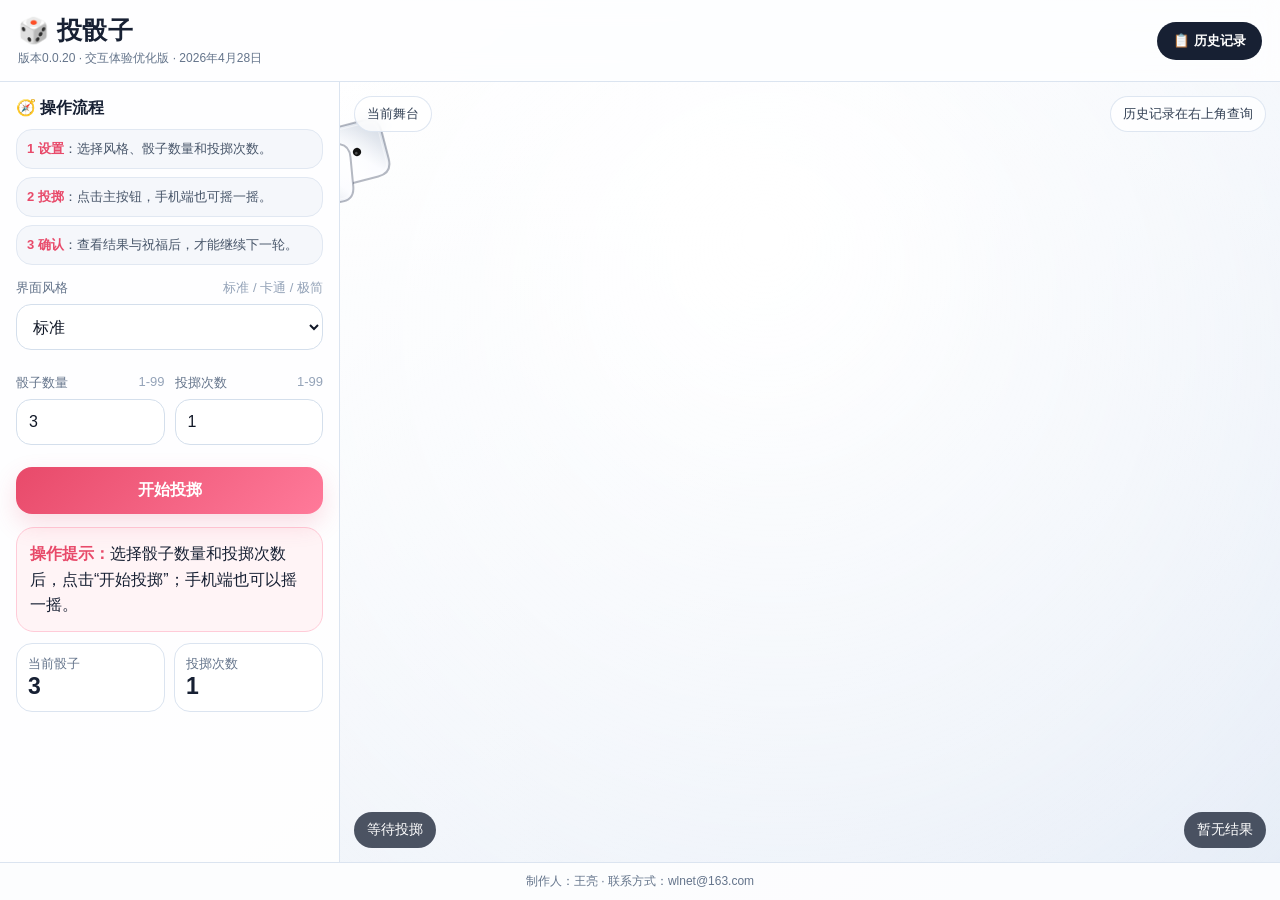
==== commit af904816: "Release v0.0.20 interaction UI optimization" ====
--- a/index.html
+++ b/index.html
@@ -3,21 +3,21 @@
 <head>
 <meta charset="utf-8">
 <meta name="viewport" content="width=device-width,initial-scale=1,maximum-scale=1,user-scalable=no">
-<title>投骰子0.0.19</title>
+<title>投骰子0.0.20</title>
 <style>
-*{box-sizing:border-box}body{margin:0;font-family:-apple-system,BlinkMacSystemFont,"Microsoft YaHei",Arial,sans-serif;background:linear-gradient(135deg,#f3f6fb,#e7eef8);color:#1f2937}body.cartoon{background:linear-gradient(135deg,#fff2bc,#ffdcec);color:#5b3416}body.minimal{background:#efefef;color:#111}.app{min-height:100vh;display:flex;flex-direction:column}.top{display:flex;justify-content:space-between;gap:12px;align-items:center;padding:14px 18px;background:rgba(255,255,255,.82);border-bottom:1px solid #dbe3ef;backdrop-filter:blur(10px)}h1{margin:0;font-size:24px}.sub{font-size:12px;color:#64748b}.layout{flex:1;display:grid;grid-template-columns:minmax(280px,320px) 1fr}.panel{padding:16px;background:rgba(255,255,255,.9);border-right:1px solid #dbe3ef}.field{margin:11px 0}.field label{display:block;font-size:13px;color:#64748b;margin-bottom:6px}select,input{width:100%;height:44px;border:1px solid #d6deea;border-radius:14px;padding:0 12px;font-size:16px;background:#fff}.row{display:grid;grid-template-columns:1fr 1fr;gap:10px}.btn{border:0;border-radius:16px;padding:12px 14px;font-size:16px;cursor:pointer;transition:.12s}.btn:active{transform:scale(.98)}.primary{width:100%;margin-top:10px;color:#fff;font-weight:900;background:linear-gradient(135deg,#e84a6a,#ff7a9a)}.dark{background:#263142;color:white}.light{width:100%;background:#eef2f7;color:#1f2937;border:1px solid #dbe3ef}.hint{margin-top:12px;padding:12px;border-radius:16px;background:#fff4f6;border:1px solid #ffd0db;line-height:1.55}.hint b{color:#e84a6a}.stats{display:grid;grid-template-columns:1fr 1fr;gap:8px;margin-top:10px}.stat{padding:10px;border-radius:14px;border:1px solid #dbe3ef;background:#fff}.stat small{display:block;color:#64748b}.stat strong{font-size:21px}.stage{position:relative;min-height:430px;background:radial-gradient(circle at 45% 20%,#fff,transparent 34%),linear-gradient(145deg,#fdfefe,#dfe8f5);overflow:hidden}canvas{width:100%;height:100%;display:block}.pillBox{position:absolute;left:14px;right:14px;bottom:14px;display:flex;justify-content:space-between;gap:10px;pointer-events:none}.pill{background:rgba(18,24,38,.72);color:#fff;border-radius:999px;padding:9px 13px;font-size:14px}.foot{text-align:center;padding:10px;color:#64748b;font-size:12px;background:rgba(255,255,255,.82);border-top:1px solid #dbe3ef}.modal{position:fixed;inset:0;background:rgba(0,0,0,.62);display:flex;align-items:center;justify-content:center;padding:18px;z-index:20}.hide{display:none!important}.card{width:min(540px,94vw);background:#fff;color:#1f2937;border-radius:24px;padding:24px;text-align:center}.big{font-size:23px;font-weight:900;line-height:1.65}.bless{font-size:21px;font-weight:900;color:#d91d61;line-height:1.8}.hist{text-align:left;max-height:52vh;overflow:auto;line-height:1.9;border:1px solid #e5e7eb;border-radius:16px;padding:10px;background:#fafafa}.histItem{border-bottom:1px dashed #ddd;padding:6px 0}.spark{position:fixed;font-size:25px;animation:fly 1.6s ease-out forwards;z-index:30}@keyframes fly{from{transform:translateY(26px) scale(.55);opacity:0}20%{opacity:1}to{transform:translateY(-95px) scale(1.55) rotate(240deg);opacity:0}}@media(max-width:840px){.layout{display:flex;flex-direction:column}.panel{border-right:0;border-bottom:1px solid #dbe3ef}.stage{height:56vh;min-height:360px}.top{align-items:flex-start}h1{font-size:21px}.row{grid-template-columns:1fr}.pillBox{bottom:10px;left:10px;right:10px}.pill{font-size:13px}}
+*{box-sizing:border-box}html,body{height:100%}body{margin:0;font-family:-apple-system,BlinkMacSystemFont,"Microsoft YaHei",Arial,sans-serif;background:linear-gradient(145deg,#f6f8fc,#e6edf7);color:#172033}.app{min-height:100vh;display:flex;flex-direction:column}.top{display:flex;justify-content:space-between;align-items:center;gap:12px;padding:14px 18px;background:rgba(255,255,255,.86);border-bottom:1px solid #dbe4f0;backdrop-filter:blur(12px);position:sticky;top:0;z-index:5}.brand h1{margin:0;font-size:25px;letter-spacing:.5px}.brand .sub{font-size:12px;color:#64748b;margin-top:3px}.historyTab{border:0;border-radius:999px;padding:10px 16px;background:#172033;color:#fff;font-weight:800;cursor:pointer;display:flex;align-items:center;gap:6px}.layout{flex:1;display:grid;grid-template-columns:minmax(300px,340px) 1fr}.panel{padding:16px;background:rgba(255,255,255,.92);border-right:1px solid #dbe4f0}.sectionTitle{display:flex;align-items:center;gap:8px;font-weight:900;margin-bottom:10px}.stepBox{display:grid;grid-template-columns:1fr;gap:8px;margin-bottom:14px}.step{padding:10px;border-radius:16px;background:#f5f7fb;border:1px solid #e1e8f2;font-size:13px;color:#475569}.step b{color:#e84a6a}.field{margin:12px 0}.field label{display:flex;justify-content:space-between;font-size:13px;color:#64748b;margin-bottom:7px}.field label em{font-style:normal;color:#94a3b8}.row{display:grid;grid-template-columns:1fr 1fr;gap:10px}select,input{width:100%;height:46px;border:1px solid #d4dfec;border-radius:15px;padding:0 12px;font-size:16px;background:#fff;color:#111827;outline:none}select:focus,input:focus{border-color:#e84a6a;box-shadow:0 0 0 3px rgba(232,74,106,.12)}.btn{border:0;border-radius:16px;padding:13px 15px;font-size:16px;cursor:pointer;transition:.12s}.btn:active{transform:scale(.98)}.primary{width:100%;margin-top:10px;color:#fff;font-weight:900;background:linear-gradient(135deg,#e84a6a,#ff7a9a);box-shadow:0 10px 24px rgba(232,74,106,.18)}.primary:disabled{cursor:not-allowed;filter:grayscale(.15)}.dark{background:#172033;color:white}.hint{margin-top:13px;padding:13px;border-radius:18px;background:#fff4f6;border:1px solid #ffcbd8;line-height:1.6}.hint b{color:#e84a6a}.stats{display:grid;grid-template-columns:1fr 1fr;gap:9px;margin-top:11px}.stat{padding:11px;border-radius:16px;border:1px solid #dbe4f0;background:#fff}.stat small{display:block;color:#64748b}.stat strong{font-size:23px}.stage{position:relative;min-height:430px;background:radial-gradient(circle at 42% 18%,#ffffff,transparent 33%),linear-gradient(145deg,#ffffff,#dfe8f5);overflow:hidden}.stageHead{position:absolute;left:14px;top:14px;right:14px;display:flex;justify-content:space-between;gap:10px;z-index:1;pointer-events:none}.tag{background:rgba(255,255,255,.78);border:1px solid rgba(219,228,240,.9);color:#334155;border-radius:999px;padding:8px 12px;font-size:13px;backdrop-filter:blur(8px)}canvas{width:100%;height:100%;display:block}.pillBox{position:absolute;left:14px;right:14px;bottom:14px;display:flex;justify-content:space-between;gap:10px;pointer-events:none}.pill{background:rgba(23,32,51,.76);color:#fff;border-radius:999px;padding:9px 13px;font-size:14px}.foot{text-align:center;padding:10px;color:#64748b;font-size:12px;background:rgba(255,255,255,.85);border-top:1px solid #dbe4f0}.modal{position:fixed;inset:0;background:rgba(15,23,42,.62);display:flex;align-items:center;justify-content:center;padding:18px;z-index:20}.hide{display:none!important}.card{width:min(540px,94vw);background:#fff;color:#172033;border-radius:26px;padding:24px;text-align:center}.card h2{margin:0 0 12px}.big{font-size:23px;font-weight:900;line-height:1.65}.bless{font-size:21px;font-weight:900;color:#d91d61;line-height:1.8}.hist{text-align:left;max-height:52vh;overflow:auto;line-height:1.9;border:1px solid #e5e7eb;border-radius:16px;padding:10px;background:#fafafa}.histItem{border-bottom:1px dashed #ddd;padding:7px 0}.spark{position:fixed;font-size:25px;animation:fly 1.6s ease-out forwards;z-index:30}@keyframes fly{from{transform:translateY(26px) scale(.55);opacity:0}20%{opacity:1}to{transform:translateY(-95px) scale(1.55) rotate(240deg);opacity:0}}body.cartoon{background:linear-gradient(135deg,#fff1b8,#ffd7ec);color:#563015}body.cartoon .panel,body.cartoon .top,body.cartoon .foot{background:rgba(255,252,240,.9)}body.cartoon .stage{background:radial-gradient(circle at 20% 18%,rgba(255,255,255,.9),transparent 25%),linear-gradient(135deg,#fff6be,#ffd9ef)}body.cartoon .primary{background:linear-gradient(135deg,#ff8a00,#ff5aa5)}body.minimal{background:#eeeeee;color:#111}body.minimal .top,body.minimal .panel,body.minimal .foot{background:#fff;border-color:#ddd}body.minimal .stage{background:#f7f7f7}body.minimal .primary{background:#111;color:#fff;box-shadow:none}body.minimal .hint{background:#fff;border-color:#ddd}body.minimal .tag{background:#fff;color:#111}@media(max-width:860px){.layout{display:flex;flex-direction:column}.panel{border-right:0;border-bottom:1px solid #dbe4f0}.stage{height:56vh;min-height:360px}.brand h1{font-size:21px}.row{grid-template-columns:1fr}.stageHead{top:10px;left:10px;right:10px}.pillBox{bottom:10px;left:10px;right:10px}.pill,.tag{font-size:13px}.historyTab{padding:9px 12px}}
 </style>
 </head>
 <body>
 <div class="app">
-<header class="top"><div><h1>🎲 投骰子</h1><div class="sub">版本0.0.19 · 界面与交互优化版 · 2026年4月28日</div></div><button id="openHistoryTop" class="btn dark">历史记录</button></header>
-<main class="layout"><aside class="panel"><b>投掷设置</b><div class="field"><label>界面风格</label><select id="themeSelect"><option value="standard">标准</option><option value="cartoon">卡通</option><option value="minimal">极简</option></select></div><div class="row"><div class="field"><label>骰子数量</label><input id="diceCount" type="number" min="1" max="99" step="1" value="3" list="numberList"></div><div class="field"><label>投掷次数</label><input id="rollTimes" type="number" min="1" max="99" step="1" value="1" list="numberList"></div></div><datalist id="numberList"></datalist><button id="rollButton" class="btn primary">摇动手机或点击这里开始投掷</button><button id="openHistoryPanel" class="btn light">查看最近50次历史记录</button><div id="guideText" class="hint"><b>操作提示：</b>选择数量后点击按钮，手机端也可以摇一摇。</div><div class="stats"><div class="stat"><small>当前骰子</small><strong id="statDice">3</strong></div><div class="stat"><small>投掷次数</small><strong id="statTimes">1</strong></div></div></aside><section class="stage"><canvas id="diceCanvas"></canvas><div class="pillBox"><span id="statePill" class="pill">等待投掷</span><span id="resultPill" class="pill">暂无结果</span></div></section></main><footer class="foot">制作人：王亮 · 联系方式：wlnet@163.com</footer>
+<header class="top"><div class="brand"><h1>🎲 投骰子</h1><div class="sub">版本0.0.20 · 交互体验优化版 · 2026年4月28日</div></div><button id="openHistoryTop" class="historyTab">📋 历史记录</button></header>
+<main class="layout"><aside class="panel"><div class="sectionTitle">🧭 操作流程</div><div class="stepBox"><div class="step"><b>1 设置</b>：选择风格、骰子数量和投掷次数。</div><div class="step"><b>2 投掷</b>：点击主按钮，手机端也可摇一摇。</div><div class="step"><b>3 确认</b>：查看结果与祝福后，才能继续下一轮。</div></div><div class="field"><label>界面风格 <em>标准 / 卡通 / 极简</em></label><select id="themeSelect"><option value="standard">标准</option><option value="cartoon">卡通</option><option value="minimal">极简</option></select></div><div class="row"><div class="field"><label>骰子数量 <em>1-99</em></label><input id="diceCount" type="number" min="1" max="99" step="1" value="3" list="numberList"></div><div class="field"><label>投掷次数 <em>1-99</em></label><input id="rollTimes" type="number" min="1" max="99" step="1" value="1" list="numberList"></div></div><datalist id="numberList"></datalist><button id="rollButton" class="btn primary">开始投掷</button><div id="guideText" class="hint"><b>操作提示：</b>选择数量后点击“开始投掷”，手机端也可以摇一摇。</div><div class="stats"><div class="stat"><small>当前骰子</small><strong id="statDice">3</strong></div><div class="stat"><small>投掷次数</small><strong id="statTimes">1</strong></div></div></aside><section class="stage"><div class="stageHead"><span class="tag">当前舞台</span><span class="tag">历史记录在右上角查询</span></div><canvas id="diceCanvas"></canvas><div class="pillBox"><span id="statePill" class="pill">等待投掷</span><span id="resultPill" class="pill">暂无结果</span></div></section></main><footer class="foot">制作人：王亮 · 联系方式：wlnet@163.com</footer>
 </div>
 <div id="resultModal" class="modal hide"><div class="card"><h2>🎯 投掷完成</h2><div id="resultText" class="big"></div><button id="showBlessingButton" class="btn primary">查看祝福</button></div></div>
 <div id="blessingModal" class="modal hide"><div class="card"><div id="blessingText" class="bless"></div><button id="confirmBlessingButton" class="btn primary">收到祝福，继续好运</button></div></div>
-<div id="historyModal" class="modal hide"><div class="card"><h2>最近50次投掷结果</h2><div id="historyList" class="hist"></div><button id="closeHistoryButton" class="btn dark" style="margin-top:14px">关闭</button></div></div>
+<div id="historyModal" class="modal hide"><div class="card"><h2>📋 最近50次投掷结果</h2><div id="historyList" class="hist"></div><button id="closeHistoryButton" class="btn dark" style="margin-top:14px">关闭</button></div></div>
 <script>
-(function(){'use strict';const $=id=>document.getElementById(id),c=$('diceCanvas'),x=c.getContext('2d'),K='diceHistory0019';let W=0,H=0,dice=[],rolling=false,locked=false,end=0,lastShake=0,cur=null,raf=0;const e={theme:$('themeSelect'),n:$('diceCount'),t:$('rollTimes'),roll:$('rollButton'),guide:$('guideText'),state:$('statePill'),result:$('resultPill'),sd:$('statDice'),st:$('statTimes'),rm:$('resultModal'),rt:$('resultText'),blessBtn:$('showBlessingButton'),bm:$('blessingModal'),bt:$('blessingText'),ok:$('confirmBlessingButton'),hm:$('historyModal'),hl:$('historyList'),hc:$('closeHistoryButton'),ht:$('openHistoryTop'),hp:$('openHistoryPanel'),nl:$('numberList')};for(let i=1;i<=99;i++){let o=document.createElement('option');o.value=i;e.nl.appendChild(o)}function clamp(v){v=parseInt(v,10);return Number.isFinite(v)?Math.max(1,Math.min(99,v)):1}function sync(){e.n.value=clamp(e.n.value);e.t.value=clamp(e.t.value);e.sd.textContent=e.n.value;e.st.textContent=e.t.value}e.n.oninput=()=>e.sd.textContent=clamp(e.n.value);e.t.oninput=()=>e.st.textContent=clamp(e.t.value);e.n.onchange=sync;e.t.onchange=sync;function size(){let r=c.getBoundingClientRect(),d=Math.min(devicePixelRatio||1,1.75);W=Math.max(300,r.width||innerWidth);H=Math.max(300,r.height||420);c.width=W*d;c.height=H*d;x.setTransform(d,0,0,d,0,0);if(!rolling)draw()}onresize=size;function make(n){dice=[];let cols=Math.ceil(Math.sqrt(n)),gap=Math.min(76,Math.max(34,W/(cols+1))),sy=Math.max(70,H*.24);for(let i=0;i<n;i++){let col=i%cols,row=Math.floor(i/cols);dice.push({x:W/2+(col-(cols-1)/2)*gap,y:sy+row*gap*.66,s:Math.max(28,Math.min(58,70-n*.30)),vx:0,vy:0,rot:Math.random()*6.28,vr:0,val:1,lift:0,tilt:0})}}function rr(a,b,w,h,r){x.beginPath();x.moveTo(a+r,b);x.lineTo(a+w-r,b);x.quadraticCurveTo(a+w,b,a+w,b+r);x.lineTo(a+w,b+h-r);x.quadraticCurveTo(a+w,b+h,a+w-r,b+h);x.lineTo(a+r,b+h);x.quadraticCurveTo(a,b+h,a,b+h-r);x.lineTo(a,b+r);x.quadraticCurveTo(a,b,a+r,b);x.closePath()}function pip(px,py,s){x.fillStyle='#111';x.beginPath();x.arc(px,py,s*.072,0,7);x.fill();x.fillStyle='rgba(255,255,255,.26)';x.beginPath();x.arc(px-s*.018,py-s*.018,s*.024,0,7);x.fill()}function pips(v,s){let a=s*.22,m={1:[[0,0]],2:[[-a,-a],[a,a]],3:[[-a,-a],[0,0],[a,a]],4:[[-a,-a],[a,-a],[-a,a],[a,a]],5:[[-a,-a],[a,-a],[0,0],[-a,a],[a,a]],6:[[-a,-a],[a,-a],[-a,0],[a,0],[-a,a],[a,a]]};m[v].forEach(p=>pip(p[0],p[1],s))}function die(d){let s=d.s;x.save();x.translate(d.x,d.y-d.lift);x.rotate(d.rot);x.transform(1,d.tilt*.045,d.tilt*.025,1,0,0);rr(-s/2,-s/2,s,s,s*.25);x.fillStyle='#fff';x.fill();let g=x.createLinearGradient(-s/2,-s/2,s/2,s/2);g.addColorStop(0,'#fff');g.addColorStop(.46,'#fbfcff');g.addColorStop(1,'#ccd4df');x.fillStyle=g;x.fill();let h=x.createRadialGradient(-s*.2,-s*.25,s*.04,-s*.2,-s*.25,s*.68);h.addColorStop(0,'rgba(255,255,255,.78)');h.addColorStop(.55,'rgba(255,255,255,.20)');h.addColorStop(1,'rgba(255,255,255,0)');x.fillStyle=h;rr(-s/2,-s/2,s,s,s*.25);x.fill();x.strokeStyle='rgba(80,90,110,.42)';x.lineWidth=2;rr(-s/2,-s/2,s,s,s*.25);x.stroke();x.strokeStyle='rgba(255,255,255,.46)';x.lineWidth=1;rr(-s/2+3,-s/2+3,s-6,s-6,s*.18);x.stroke();pips(d.val,s);x.restore()}function draw(){x.clearRect(0,0,W,H);let bg=x.createRadialGradient(W*.45,H*.2,20,W*.5,H*.5,Math.max(W,H));bg.addColorStop(0,'rgba(255,255,255,.82)');bg.addColorStop(1,'rgba(255,255,255,0)');x.fillStyle=bg;x.fillRect(0,0,W,H);dice.forEach(die)}function guide(t,b){e.guide.innerHTML='<b>'+b+'：</b>'+t}function start(){if(rolling||locked)return;sync();let n=clamp(e.n.value),t=clamp(e.t.value);make(n);rolling=true;locked=true;cur={n,t,total:0};end=performance.now()+Math.min(5000,1800+n*18+t*8);e.roll.disabled=true;e.roll.style.opacity=.72;e.state.textContent='投掷中';e.result.textContent=n+'个 × '+t+'次';guide('骰子正在滚动，请等待结果弹窗出现。','投掷中');dice.forEach(d=>{d.vx=(Math.random()-.5)*16;d.vy=(Math.random()-.5)*13;d.vr=(Math.random()-.5)*.92;d.tilt=(Math.random()-.5)*1.8});cancelAnimationFrame(raf);raf=requestAnimationFrame(loop)}function loop(now){let r=end-now;dice.forEach(d=>{d.x+=d.vx;d.y+=d.vy;d.vx*=.983;d.vy*=.983;d.rot+=d.vr;d.vr*=.987;d.lift=Math.abs(Math.sin(now/78+d.x*.018))*Math.min(24,Math.max(0,r)/65);d.tilt=Math.sin(now/128+d.y*.012)*Math.min(1.18,Math.max(0,r)/900);if(d.x<d.s/2||d.x>W-d.s/2)d.vx*=-.84;if(d.y<d.s/2||d.y>H-d.s/2)d.vy*=-.84;d.x=Math.max(d.s/2,Math.min(W-d.s/2,d.x));d.y=Math.max(d.s/2,Math.min(H-d.s/2,d.y));if(Math.random()<.42)d.val=1+Math.floor(Math.random()*6)});draw();r>0?raf=requestAnimationFrame(loop):finish()}function finish(){rolling=false;dice.forEach(d=>{d.lift=0;d.tilt=0;d.val=1+Math.floor(Math.random()*6)});cur.total=dice.reduce((a,d)=>a+d.val,0)*cur.t;draw();e.state.textContent='投掷完成';e.result.textContent=cur.total+'点';e.rt.innerHTML='骰子数量：'+cur.n+'<br>投掷次数：'+cur.t+'<br>本次总点数：'+cur.total;save(cur);guide('请先查看祝福并点击确认，然后才能开始下一次投掷。','下一步');e.rm.classList.remove('hide')}function save(r){let a=JSON.parse(localStorage.getItem(K)||'[]');a.unshift({time:new Date().toLocaleString(),n:r.n,t:r.t,total:r.total});localStorage.setItem(K,JSON.stringify(a.slice(0,50)))}function history(){let a=JSON.parse(localStorage.getItem(K)||'[]');e.hl.innerHTML=a.length?a.map((r,i)=>'<div class="histItem">'+(i+1)+'. '+r.time+'｜'+r.n+'个 × '+r.t+'次｜'+r.total+'点</div>').join(''):'暂无历史记录';e.hm.classList.remove('hide')}function closeHistory(){e.hm.classList.add('hide')}function fx(){let cs=['🎆','🎇','🎊','💖','🌈','🌸','✨','🧨'];for(let i=0;i<34;i++){let s=document.createElement('span');s.className='spark';s.textContent=cs[Math.floor(Math.random()*cs.length)];s.style.left=Math.random()*100+'%';s.style.top=55+Math.random()*35+'%';s.style.animationDelay=Math.random()*.6+'s';document.body.appendChild(s);setTimeout(()=>s.remove(),1900)}}function blessing(){e.rm.classList.add('hide');let icons=['💖','🌸','💕','🌹','🎉','😊','🌈','✨','💗'],msgs=['亲爱的老婆coco，祝你每天都有开开心心的小惊喜。','亲爱的老婆coco，祝你好运像骰子一样滚滚而来。','亲爱的老婆coco，祝你心情像花一样盛开。','亲爱的老婆coco，祝你烦恼自动下线，快乐持续在线。','亲爱的老婆coco，祝你财运旺旺，笑容满分。','亲爱的老婆coco，祝你想吃的都有，想买的都划算。'];let p=()=>icons[Math.floor(Math.random()*icons.length)];e.bt.textContent=p()+' '+p()+' '+msgs[Math.floor(Math.random()*msgs.length)]+' '+p();e.bm.classList.remove('hide');fx()}function ok(){setTimeout(()=>{e.bm.classList.add('hide');locked=false;e.roll.disabled=false;e.roll.style.opacity=1;e.state.textContent='可继续投掷';guide('可以调整数量，或直接开始下一次投掷。','准备好了')},200)}e.roll.addEventListener('click',start);e.ht.addEventListener('click',history);e.hp.addEventListener('click',history);e.hc.addEventListener('click',closeHistory);e.hm.addEventListener('click',ev=>{if(ev.target===e.hm)closeHistory()});e.blessBtn.addEventListener('click',blessing);e.ok.addEventListener('click',ok);e.theme.addEventListener('change',()=>{let v=e.theme.value;document.body.className=v==='standard'?'':v;draw()});addEventListener('devicemotion',ev=>{let a=ev.accelerationIncludingGravity||{},m=Math.abs(a.x||0)+Math.abs(a.y||0)+Math.abs(a.z||0),now=Date.now();if(m>28&&now-lastShake>1600){lastShake=now;start()}});make(3);sync();size();guide('选择骰子数量和投掷次数后，点击按钮即可投掷；手机端也可以摇一摇。','操作提示')})();
+(function(){'use strict';const $=id=>document.getElementById(id),c=$('diceCanvas'),x=c.getContext('2d'),K='diceHistory0020';let W=0,H=0,dice=[],rolling=false,locked=false,end=0,lastShake=0,cur=null,raf=0;const e={theme:$('themeSelect'),n:$('diceCount'),t:$('rollTimes'),roll:$('rollButton'),guide:$('guideText'),state:$('statePill'),result:$('resultPill'),sd:$('statDice'),st:$('statTimes'),rm:$('resultModal'),rt:$('resultText'),blessBtn:$('showBlessingButton'),bm:$('blessingModal'),bt:$('blessingText'),ok:$('confirmBlessingButton'),hm:$('historyModal'),hl:$('historyList'),hc:$('closeHistoryButton'),ht:$('openHistoryTop'),nl:$('numberList')};for(let i=1;i<=99;i++){let o=document.createElement('option');o.value=i;e.nl.appendChild(o)}function clamp(v){v=parseInt(v,10);return Number.isFinite(v)?Math.max(1,Math.min(99,v)):1}function sync(){e.n.value=clamp(e.n.value);e.t.value=clamp(e.t.value);e.sd.textContent=e.n.value;e.st.textContent=e.t.value}e.n.addEventListener('input',()=>e.sd.textContent=clamp(e.n.value));e.t.addEventListener('input',()=>e.st.textContent=clamp(e.t.value));e.n.addEventListener('change',sync);e.t.addEventListener('change',sync);function size(){let r=c.getBoundingClientRect(),d=Math.min(devicePixelRatio||1,1.75);W=Math.max(300,r.width||innerWidth);H=Math.max(300,r.height||420);c.width=W*d;c.height=H*d;x.setTransform(d,0,0,d,0,0);if(!rolling)draw()}addEventListener('resize',size);function make(n){dice=[];let cols=Math.ceil(Math.sqrt(n)),gap=Math.min(76,Math.max(34,W/(cols+1))),sy=Math.max(70,H*.24);for(let i=0;i<n;i++){let col=i%cols,row=Math.floor(i/cols);dice.push({x:W/2+(col-(cols-1)/2)*gap,y:sy+row*gap*.66,s:Math.max(28,Math.min(58,70-n*.30)),vx:0,vy:0,rot:Math.random()*6.28,vr:0,val:1,lift:0,tilt:0})}}function rr(a,b,w,h,r){x.beginPath();x.moveTo(a+r,b);x.lineTo(a+w-r,b);x.quadraticCurveTo(a+w,b,a+w,b+r);x.lineTo(a+w,b+h-r);x.quadraticCurveTo(a+w,b+h,a+w-r,b+h);x.lineTo(a+r,b+h);x.quadraticCurveTo(a,b+h,a,b+h-r);x.lineTo(a,b+r);x.quadraticCurveTo(a,b,a+r,b);x.closePath()}function pip(px,py,s){x.fillStyle='#111';x.beginPath();x.arc(px,py,s*.072,0,7);x.fill();x.fillStyle='rgba(255,255,255,.26)';x.beginPath();x.arc(px-s*.018,py-s*.018,s*.024,0,7);x.fill()}function pips(v,s){let a=s*.22,m={1:[[0,0]],2:[[-a,-a],[a,a]],3:[[-a,-a],[0,0],[a,a]],4:[[-a,-a],[a,-a],[-a,a],[a,a]],5:[[-a,-a],[a,-a],[0,0],[-a,a],[a,a]],6:[[-a,-a],[a,-a],[-a,0],[a,0],[-a,a],[a,a]]};m[v].forEach(p=>pip(p[0],p[1],s))}function die(d){let s=d.s;x.save();x.translate(d.x,d.y-d.lift);x.rotate(d.rot);x.transform(1,d.tilt*.045,d.tilt*.025,1,0,0);rr(-s/2,-s/2,s,s,s*.25);x.fillStyle='#fff';x.fill();let g=x.createLinearGradient(-s/2,-s/2,s/2,s/2);g.addColorStop(0,'#fff');g.addColorStop(.46,'#fbfcff');g.addColorStop(1,'#ccd4df');x.fillStyle=g;x.fill();let h=x.createRadialGradient(-s*.2,-s*.25,s*.04,-s*.2,-s*.25,s*.68);h.addColorStop(0,'rgba(255,255,255,.78)');h.addColorStop(.55,'rgba(255,255,255,.20)');h.addColorStop(1,'rgba(255,255,255,0)');x.fillStyle=h;rr(-s/2,-s/2,s,s,s*.25);x.fill();x.strokeStyle='rgba(80,90,110,.42)';x.lineWidth=2;rr(-s/2,-s/2,s,s,s*.25);x.stroke();x.strokeStyle='rgba(255,255,255,.46)';x.lineWidth=1;rr(-s/2+3,-s/2+3,s-6,s-6,s*.18);x.stroke();pips(d.val,s);x.restore()}function draw(){x.clearRect(0,0,W,H);let bg=x.createRadialGradient(W*.45,H*.2,20,W*.5,H*.5,Math.max(W,H));bg.addColorStop(0,'rgba(255,255,255,.82)');bg.addColorStop(1,'rgba(255,255,255,0)');x.fillStyle=bg;x.fillRect(0,0,W,H);dice.forEach(die)}function guide(t,b){e.guide.innerHTML='<b>'+b+'：</b>'+t}function start(){if(rolling||locked)return;sync();let n=clamp(e.n.value),t=clamp(e.t.value);make(n);rolling=true;locked=true;cur={n,t,total:0};end=performance.now()+Math.min(5000,1800+n*18+t*8);e.roll.disabled=true;e.roll.style.opacity=.72;e.roll.textContent='投掷中，请稍候';e.state.textContent='投掷中';e.result.textContent=n+'个 × '+t+'次';guide('骰子正在滚动，请等待结果弹窗出现。','投掷中');dice.forEach(d=>{d.vx=(Math.random()-.5)*16;d.vy=(Math.random()-.5)*13;d.vr=(Math.random()-.5)*.92;d.tilt=(Math.random()-.5)*1.8});cancelAnimationFrame(raf);raf=requestAnimationFrame(loop)}function loop(now){let r=end-now;dice.forEach(d=>{d.x+=d.vx;d.y+=d.vy;d.vx*=.983;d.vy*=.983;d.rot+=d.vr;d.vr*=.987;d.lift=Math.abs(Math.sin(now/78+d.x*.018))*Math.min(24,Math.max(0,r)/65);d.tilt=Math.sin(now/128+d.y*.012)*Math.min(1.18,Math.max(0,r)/900);if(d.x<d.s/2||d.x>W-d.s/2)d.vx*=-.84;if(d.y<d.s/2||d.y>H-d.s/2)d.vy*=-.84;d.x=Math.max(d.s/2,Math.min(W-d.s/2,d.x));d.y=Math.max(d.s/2,Math.min(H-d.s/2,d.y));if(Math.random()<.42)d.val=1+Math.floor(Math.random()*6)});draw();r>0?raf=requestAnimationFrame(loop):finish()}function finish(){rolling=false;dice.forEach(d=>{d.lift=0;d.tilt=0;d.val=1+Math.floor(Math.random()*6)});cur.total=dice.reduce((a,d)=>a+d.val,0)*cur.t;draw();e.state.textContent='投掷完成';e.result.textContent=cur.total+'点';e.rt.innerHTML='骰子数量：'+cur.n+'<br>投掷次数：'+cur.t+'<br>本次总点数：'+cur.total;save(cur);guide('请先查看祝福并点击确认，然后才能开始下一次投掷。','下一步');e.rm.classList.remove('hide')}function save(r){let a=JSON.parse(localStorage.getItem(K)||'[]');a.unshift({time:new Date().toLocaleString(),n:r.n,t:r.t,total:r.total});localStorage.setItem(K,JSON.stringify(a.slice(0,50)))}function history(){let a=JSON.parse(localStorage.getItem(K)||'[]');e.hl.innerHTML=a.length?a.map((r,i)=>'<div class="histItem">'+(i+1)+'. '+r.time+'｜'+r.n+'个 × '+r.t+'次｜'+r.total+'点</div>').join(''):'暂无历史记录';e.hm.classList.remove('hide')}function closeHistory(){e.hm.classList.add('hide')}function fx(){let cs=['🎆','🎇','🎊','💖','🌈','🌸','✨','🧨'];for(let i=0;i<34;i++){let s=document.createElement('span');s.className='spark';s.textContent=cs[Math.floor(Math.random()*cs.length)];s.style.left=Math.random()*100+'%';s.style.top=55+Math.random()*35+'%';s.style.animationDelay=Math.random()*.6+'s';document.body.appendChild(s);setTimeout(()=>s.remove(),1900)}}function blessing(){e.rm.classList.add('hide');let icons=['💖','🌸','💕','🌹','🎉','😊','🌈','✨','💗'],msgs=['亲爱的老婆coco，祝你每天都有开开心心的小惊喜。','亲爱的老婆coco，祝你好运像骰子一样滚滚而来。','亲爱的老婆coco，祝你心情像花一样盛开。','亲爱的老婆coco，祝你烦恼自动下线，快乐持续在线。','亲爱的老婆coco，祝你财运旺旺，笑容满分。','亲爱的老婆coco，祝你想吃的都有，想买的都划算。'];let p=()=>icons[Math.floor(Math.random()*icons.length)];e.bt.textContent=p()+' '+p()+' '+msgs[Math.floor(Math.random()*msgs.length)]+' '+p();e.bm.classList.remove('hide');fx()}function ok(){setTimeout(()=>{e.bm.classList.add('hide');locked=false;e.roll.disabled=false;e.roll.style.opacity=1;e.roll.textContent='开始投掷';e.state.textContent='可继续投掷';guide('可以调整数量，或直接开始下一次投掷。','准备好了')},200)}e.roll.addEventListener('click',start);e.ht.addEventListener('click',history);e.hc.addEventListener('click',closeHistory);e.hm.addEventListener('click',ev=>{if(ev.target===e.hm)closeHistory()});e.blessBtn.addEventListener('click',blessing);e.ok.addEventListener('click',ok);e.theme.addEventListener('change',()=>{let v=e.theme.value;document.body.className=v==='standard'?'':v;draw()});addEventListener('devicemotion',ev=>{let a=ev.accelerationIncludingGravity||{},m=Math.abs(a.x||0)+Math.abs(a.y||0)+Math.abs(a.z||0),now=Date.now();if(m>28&&now-lastShake>1600){lastShake=now;start()}});make(3);sync();size();guide('选择骰子数量和投掷次数后，点击“开始投掷”；手机端也可以摇一摇。','操作提示')})();
 </script>
 </body>
 </html>
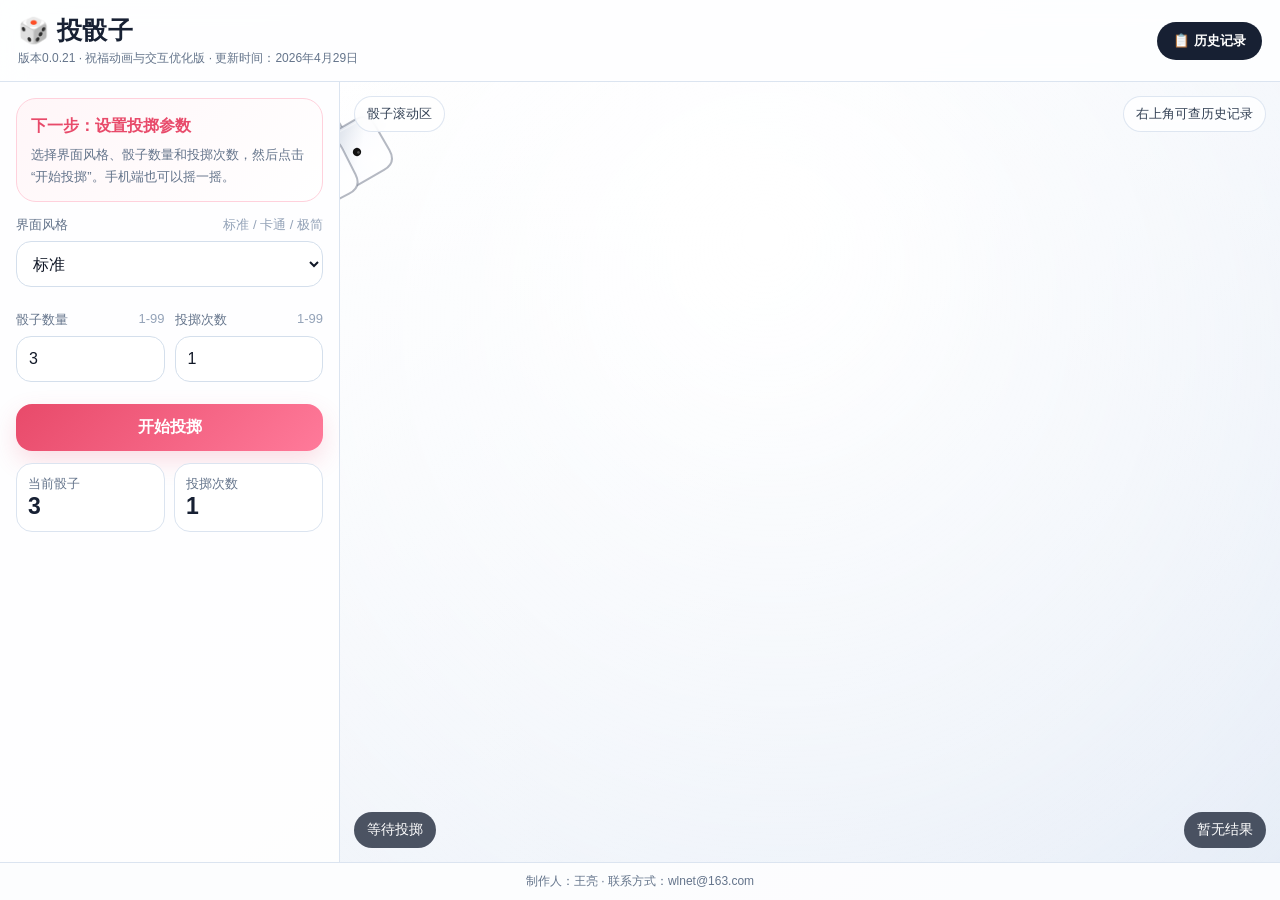
==== commit 5a3f3a87: "Release v0.0.21 update date and blessing animation" ====
--- a/index.html
+++ b/index.html
@@ -3,21 +3,21 @@
 <head>
 <meta charset="utf-8">
 <meta name="viewport" content="width=device-width,initial-scale=1,maximum-scale=1,user-scalable=no">
-<title>投骰子0.0.20</title>
+<title>投骰子0.0.21</title>
 <style>
-*{box-sizing:border-box}html,body{height:100%}body{margin:0;font-family:-apple-system,BlinkMacSystemFont,"Microsoft YaHei",Arial,sans-serif;background:linear-gradient(145deg,#f6f8fc,#e6edf7);color:#172033}.app{min-height:100vh;display:flex;flex-direction:column}.top{display:flex;justify-content:space-between;align-items:center;gap:12px;padding:14px 18px;background:rgba(255,255,255,.86);border-bottom:1px solid #dbe4f0;backdrop-filter:blur(12px);position:sticky;top:0;z-index:5}.brand h1{margin:0;font-size:25px;letter-spacing:.5px}.brand .sub{font-size:12px;color:#64748b;margin-top:3px}.historyTab{border:0;border-radius:999px;padding:10px 16px;background:#172033;color:#fff;font-weight:800;cursor:pointer;display:flex;align-items:center;gap:6px}.layout{flex:1;display:grid;grid-template-columns:minmax(300px,340px) 1fr}.panel{padding:16px;background:rgba(255,255,255,.92);border-right:1px solid #dbe4f0}.sectionTitle{display:flex;align-items:center;gap:8px;font-weight:900;margin-bottom:10px}.stepBox{display:grid;grid-template-columns:1fr;gap:8px;margin-bottom:14px}.step{padding:10px;border-radius:16px;background:#f5f7fb;border:1px solid #e1e8f2;font-size:13px;color:#475569}.step b{color:#e84a6a}.field{margin:12px 0}.field label{display:flex;justify-content:space-between;font-size:13px;color:#64748b;margin-bottom:7px}.field label em{font-style:normal;color:#94a3b8}.row{display:grid;grid-template-columns:1fr 1fr;gap:10px}select,input{width:100%;height:46px;border:1px solid #d4dfec;border-radius:15px;padding:0 12px;font-size:16px;background:#fff;color:#111827;outline:none}select:focus,input:focus{border-color:#e84a6a;box-shadow:0 0 0 3px rgba(232,74,106,.12)}.btn{border:0;border-radius:16px;padding:13px 15px;font-size:16px;cursor:pointer;transition:.12s}.btn:active{transform:scale(.98)}.primary{width:100%;margin-top:10px;color:#fff;font-weight:900;background:linear-gradient(135deg,#e84a6a,#ff7a9a);box-shadow:0 10px 24px rgba(232,74,106,.18)}.primary:disabled{cursor:not-allowed;filter:grayscale(.15)}.dark{background:#172033;color:white}.hint{margin-top:13px;padding:13px;border-radius:18px;background:#fff4f6;border:1px solid #ffcbd8;line-height:1.6}.hint b{color:#e84a6a}.stats{display:grid;grid-template-columns:1fr 1fr;gap:9px;margin-top:11px}.stat{padding:11px;border-radius:16px;border:1px solid #dbe4f0;background:#fff}.stat small{display:block;color:#64748b}.stat strong{font-size:23px}.stage{position:relative;min-height:430px;background:radial-gradient(circle at 42% 18%,#ffffff,transparent 33%),linear-gradient(145deg,#ffffff,#dfe8f5);overflow:hidden}.stageHead{position:absolute;left:14px;top:14px;right:14px;display:flex;justify-content:space-between;gap:10px;z-index:1;pointer-events:none}.tag{background:rgba(255,255,255,.78);border:1px solid rgba(219,228,240,.9);color:#334155;border-radius:999px;padding:8px 12px;font-size:13px;backdrop-filter:blur(8px)}canvas{width:100%;height:100%;display:block}.pillBox{position:absolute;left:14px;right:14px;bottom:14px;display:flex;justify-content:space-between;gap:10px;pointer-events:none}.pill{background:rgba(23,32,51,.76);color:#fff;border-radius:999px;padding:9px 13px;font-size:14px}.foot{text-align:center;padding:10px;color:#64748b;font-size:12px;background:rgba(255,255,255,.85);border-top:1px solid #dbe4f0}.modal{position:fixed;inset:0;background:rgba(15,23,42,.62);display:flex;align-items:center;justify-content:center;padding:18px;z-index:20}.hide{display:none!important}.card{width:min(540px,94vw);background:#fff;color:#172033;border-radius:26px;padding:24px;text-align:center}.card h2{margin:0 0 12px}.big{font-size:23px;font-weight:900;line-height:1.65}.bless{font-size:21px;font-weight:900;color:#d91d61;line-height:1.8}.hist{text-align:left;max-height:52vh;overflow:auto;line-height:1.9;border:1px solid #e5e7eb;border-radius:16px;padding:10px;background:#fafafa}.histItem{border-bottom:1px dashed #ddd;padding:7px 0}.spark{position:fixed;font-size:25px;animation:fly 1.6s ease-out forwards;z-index:30}@keyframes fly{from{transform:translateY(26px) scale(.55);opacity:0}20%{opacity:1}to{transform:translateY(-95px) scale(1.55) rotate(240deg);opacity:0}}body.cartoon{background:linear-gradient(135deg,#fff1b8,#ffd7ec);color:#563015}body.cartoon .panel,body.cartoon .top,body.cartoon .foot{background:rgba(255,252,240,.9)}body.cartoon .stage{background:radial-gradient(circle at 20% 18%,rgba(255,255,255,.9),transparent 25%),linear-gradient(135deg,#fff6be,#ffd9ef)}body.cartoon .primary{background:linear-gradient(135deg,#ff8a00,#ff5aa5)}body.minimal{background:#eeeeee;color:#111}body.minimal .top,body.minimal .panel,body.minimal .foot{background:#fff;border-color:#ddd}body.minimal .stage{background:#f7f7f7}body.minimal .primary{background:#111;color:#fff;box-shadow:none}body.minimal .hint{background:#fff;border-color:#ddd}body.minimal .tag{background:#fff;color:#111}@media(max-width:860px){.layout{display:flex;flex-direction:column}.panel{border-right:0;border-bottom:1px solid #dbe4f0}.stage{height:56vh;min-height:360px}.brand h1{font-size:21px}.row{grid-template-columns:1fr}.stageHead{top:10px;left:10px;right:10px}.pillBox{bottom:10px;left:10px;right:10px}.pill,.tag{font-size:13px}.historyTab{padding:9px 12px}}
+*{box-sizing:border-box}html,body{height:100%}body{margin:0;font-family:-apple-system,BlinkMacSystemFont,"Microsoft YaHei",Arial,sans-serif;background:linear-gradient(145deg,#f6f8fc,#e6edf7);color:#172033}.app{min-height:100vh;display:flex;flex-direction:column}.top{display:flex;justify-content:space-between;align-items:center;gap:12px;padding:14px 18px;background:rgba(255,255,255,.88);border-bottom:1px solid #dbe4f0;backdrop-filter:blur(12px);position:sticky;top:0;z-index:5}.brand h1{margin:0;font-size:25px;letter-spacing:.5px}.brand .sub{font-size:12px;color:#64748b;margin-top:3px}.historyTab{border:0;border-radius:999px;padding:10px 16px;background:#172033;color:#fff;font-weight:800;cursor:pointer;display:flex;align-items:center;gap:6px}.layout{flex:1;display:grid;grid-template-columns:minmax(300px,340px) 1fr}.panel{padding:16px;background:rgba(255,255,255,.92);border-right:1px solid #dbe4f0}.guidePanel{padding:14px;border-radius:20px;background:linear-gradient(135deg,#fff6f8,#ffffff);border:1px solid #ffd1dc;margin-bottom:14px;line-height:1.65}.guidePanel .guideTitle{font-weight:900;color:#e84a6a;margin-bottom:5px}.guidePanel .guideSub{font-size:13px;color:#64748b}.field{margin:12px 0}.field label{display:flex;justify-content:space-between;font-size:13px;color:#64748b;margin-bottom:7px}.field label em{font-style:normal;color:#94a3b8}.row{display:grid;grid-template-columns:1fr 1fr;gap:10px}select,input{width:100%;height:46px;border:1px solid #d4dfec;border-radius:15px;padding:0 12px;font-size:16px;background:#fff;color:#111827;outline:none}select:focus,input:focus{border-color:#e84a6a;box-shadow:0 0 0 3px rgba(232,74,106,.12)}.btn{border:0;border-radius:16px;padding:13px 15px;font-size:16px;cursor:pointer;transition:.12s}.btn:active{transform:scale(.98)}.primary{width:100%;margin-top:10px;color:#fff;font-weight:900;background:linear-gradient(135deg,#e84a6a,#ff7a9a);box-shadow:0 10px 24px rgba(232,74,106,.18)}.primary:disabled{cursor:not-allowed;filter:grayscale(.15)}.dark{background:#172033;color:white}.stats{display:grid;grid-template-columns:1fr 1fr;gap:9px;margin-top:12px}.stat{padding:11px;border-radius:16px;border:1px solid #dbe4f0;background:#fff}.stat small{display:block;color:#64748b}.stat strong{font-size:23px}.stage{position:relative;min-height:430px;background:radial-gradient(circle at 42% 18%,#ffffff,transparent 33%),linear-gradient(145deg,#ffffff,#dfe8f5);overflow:hidden}.stageHead{position:absolute;left:14px;top:14px;right:14px;display:flex;justify-content:space-between;gap:10px;z-index:1;pointer-events:none}.tag{background:rgba(255,255,255,.78);border:1px solid rgba(219,228,240,.9);color:#334155;border-radius:999px;padding:8px 12px;font-size:13px;backdrop-filter:blur(8px)}canvas{width:100%;height:100%;display:block}.pillBox{position:absolute;left:14px;right:14px;bottom:14px;display:flex;justify-content:space-between;gap:10px;pointer-events:none}.pill{background:rgba(23,32,51,.76);color:#fff;border-radius:999px;padding:9px 13px;font-size:14px}.foot{text-align:center;padding:10px;color:#64748b;font-size:12px;background:rgba(255,255,255,.85);border-top:1px solid #dbe4f0}.modal{position:fixed;inset:0;background:rgba(15,23,42,.68);display:flex;align-items:center;justify-content:center;padding:18px;z-index:20}.hide{display:none!important}.card{width:min(540px,94vw);background:#fff;color:#172033;border-radius:26px;padding:24px;text-align:center;position:relative;z-index:2}.card h2{margin:0 0 12px}.big{font-size:23px;font-weight:900;line-height:1.65}.bless{font-size:22px;font-weight:900;color:#d91d61;line-height:1.85;text-shadow:0 1px 0 #fff}.hist{text-align:left;max-height:52vh;overflow:auto;line-height:1.9;border:1px solid #e5e7eb;border-radius:16px;padding:10px;background:#fafafa}.histItem{border-bottom:1px dashed #ddd;padding:7px 0}.fxCanvas{position:absolute;inset:0;width:100%;height:100%;z-index:1;pointer-events:none}.emojiBurst{position:fixed;font-size:32px;animation:burst 1.8s ease-out forwards;z-index:25;filter:drop-shadow(0 3px 8px rgba(0,0,0,.25))}@keyframes burst{0%{transform:translateY(20px) scale(.45) rotate(0deg);opacity:0}18%{opacity:1}100%{transform:translateY(-145px) scale(1.9) rotate(260deg);opacity:0}}body.cartoon{background:linear-gradient(135deg,#fff1b8,#ffd7ec);color:#563015}body.cartoon .panel,body.cartoon .top,body.cartoon .foot{background:rgba(255,252,240,.92)}body.cartoon .stage{background:radial-gradient(circle at 20% 18%,rgba(255,255,255,.95),transparent 25%),linear-gradient(135deg,#fff6be,#ffd9ef)}body.cartoon .primary{background:linear-gradient(135deg,#ff8a00,#ff5aa5)}body.cartoon .guidePanel{background:linear-gradient(135deg,#fff7d1,#ffe4f2);border-color:#ffb2d4}body.minimal{background:#eeeeee;color:#111}body.minimal .top,body.minimal .panel,body.minimal .foot{background:#fff;border-color:#ddd}body.minimal .stage{background:#f7f7f7}body.minimal .primary{background:#111;color:#fff;box-shadow:none}body.minimal .guidePanel{background:#fff;border-color:#ddd}body.minimal .tag{background:#fff;color:#111}@media(max-width:860px){.layout{display:flex;flex-direction:column}.panel{border-right:0;border-bottom:1px solid #dbe4f0}.stage{height:56vh;min-height:360px}.brand h1{font-size:21px}.row{grid-template-columns:1fr}.stageHead{top:10px;left:10px;right:10px}.pillBox{bottom:10px;left:10px;right:10px}.pill,.tag{font-size:13px}.historyTab{padding:9px 12px}.guidePanel{padding:12px}}
 </style>
 </head>
 <body>
 <div class="app">
-<header class="top"><div class="brand"><h1>🎲 投骰子</h1><div class="sub">版本0.0.20 · 交互体验优化版 · 2026年4月28日</div></div><button id="openHistoryTop" class="historyTab">📋 历史记录</button></header>
-<main class="layout"><aside class="panel"><div class="sectionTitle">🧭 操作流程</div><div class="stepBox"><div class="step"><b>1 设置</b>：选择风格、骰子数量和投掷次数。</div><div class="step"><b>2 投掷</b>：点击主按钮，手机端也可摇一摇。</div><div class="step"><b>3 确认</b>：查看结果与祝福后，才能继续下一轮。</div></div><div class="field"><label>界面风格 <em>标准 / 卡通 / 极简</em></label><select id="themeSelect"><option value="standard">标准</option><option value="cartoon">卡通</option><option value="minimal">极简</option></select></div><div class="row"><div class="field"><label>骰子数量 <em>1-99</em></label><input id="diceCount" type="number" min="1" max="99" step="1" value="3" list="numberList"></div><div class="field"><label>投掷次数 <em>1-99</em></label><input id="rollTimes" type="number" min="1" max="99" step="1" value="1" list="numberList"></div></div><datalist id="numberList"></datalist><button id="rollButton" class="btn primary">开始投掷</button><div id="guideText" class="hint"><b>操作提示：</b>选择数量后点击“开始投掷”，手机端也可以摇一摇。</div><div class="stats"><div class="stat"><small>当前骰子</small><strong id="statDice">3</strong></div><div class="stat"><small>投掷次数</small><strong id="statTimes">1</strong></div></div></aside><section class="stage"><div class="stageHead"><span class="tag">当前舞台</span><span class="tag">历史记录在右上角查询</span></div><canvas id="diceCanvas"></canvas><div class="pillBox"><span id="statePill" class="pill">等待投掷</span><span id="resultPill" class="pill">暂无结果</span></div></section></main><footer class="foot">制作人：王亮 · 联系方式：wlnet@163.com</footer>
+<header class="top"><div class="brand"><h1>🎲 投骰子</h1><div class="sub">版本<span id="versionText">0.0.21</span> · 祝福动画与交互优化版 · 更新时间：<span id="releaseDateText">2026年4月29日</span></div></div><button id="openHistoryTop" class="historyTab">📋 历史记录</button></header>
+<main class="layout"><aside class="panel"><div id="guideText" class="guidePanel"><div class="guideTitle">下一步：设置投掷参数</div><div class="guideSub">选择界面风格、骰子数量和投掷次数，然后点击“开始投掷”。手机端也可以摇一摇。</div></div><div class="field"><label>界面风格 <em>标准 / 卡通 / 极简</em></label><select id="themeSelect"><option value="standard">标准</option><option value="cartoon">卡通</option><option value="minimal">极简</option></select></div><div class="row"><div class="field"><label>骰子数量 <em>1-99</em></label><input id="diceCount" type="number" min="1" max="99" step="1" value="3" list="numberList"></div><div class="field"><label>投掷次数 <em>1-99</em></label><input id="rollTimes" type="number" min="1" max="99" step="1" value="1" list="numberList"></div></div><datalist id="numberList"></datalist><button id="rollButton" class="btn primary">开始投掷</button><div class="stats"><div class="stat"><small>当前骰子</small><strong id="statDice">3</strong></div><div class="stat"><small>投掷次数</small><strong id="statTimes">1</strong></div></div></aside><section class="stage"><div class="stageHead"><span class="tag">骰子滚动区</span><span class="tag">右上角可查历史记录</span></div><canvas id="diceCanvas"></canvas><div class="pillBox"><span id="statePill" class="pill">等待投掷</span><span id="resultPill" class="pill">暂无结果</span></div></section></main><footer class="foot">制作人：王亮 · 联系方式：wlnet@163.com</footer>
 </div>
 <div id="resultModal" class="modal hide"><div class="card"><h2>🎯 投掷完成</h2><div id="resultText" class="big"></div><button id="showBlessingButton" class="btn primary">查看祝福</button></div></div>
-<div id="blessingModal" class="modal hide"><div class="card"><div id="blessingText" class="bless"></div><button id="confirmBlessingButton" class="btn primary">收到祝福，继续好运</button></div></div>
+<div id="blessingModal" class="modal hide"><canvas id="fireworkCanvas" class="fxCanvas"></canvas><div class="card"><div id="blessingText" class="bless"></div><button id="confirmBlessingButton" class="btn primary">收到祝福，继续好运</button></div></div>
 <div id="historyModal" class="modal hide"><div class="card"><h2>📋 最近50次投掷结果</h2><div id="historyList" class="hist"></div><button id="closeHistoryButton" class="btn dark" style="margin-top:14px">关闭</button></div></div>
 <script>
-(function(){'use strict';const $=id=>document.getElementById(id),c=$('diceCanvas'),x=c.getContext('2d'),K='diceHistory0020';let W=0,H=0,dice=[],rolling=false,locked=false,end=0,lastShake=0,cur=null,raf=0;const e={theme:$('themeSelect'),n:$('diceCount'),t:$('rollTimes'),roll:$('rollButton'),guide:$('guideText'),state:$('statePill'),result:$('resultPill'),sd:$('statDice'),st:$('statTimes'),rm:$('resultModal'),rt:$('resultText'),blessBtn:$('showBlessingButton'),bm:$('blessingModal'),bt:$('blessingText'),ok:$('confirmBlessingButton'),hm:$('historyModal'),hl:$('historyList'),hc:$('closeHistoryButton'),ht:$('openHistoryTop'),nl:$('numberList')};for(let i=1;i<=99;i++){let o=document.createElement('option');o.value=i;e.nl.appendChild(o)}function clamp(v){v=parseInt(v,10);return Number.isFinite(v)?Math.max(1,Math.min(99,v)):1}function sync(){e.n.value=clamp(e.n.value);e.t.value=clamp(e.t.value);e.sd.textContent=e.n.value;e.st.textContent=e.t.value}e.n.addEventListener('input',()=>e.sd.textContent=clamp(e.n.value));e.t.addEventListener('input',()=>e.st.textContent=clamp(e.t.value));e.n.addEventListener('change',sync);e.t.addEventListener('change',sync);function size(){let r=c.getBoundingClientRect(),d=Math.min(devicePixelRatio||1,1.75);W=Math.max(300,r.width||innerWidth);H=Math.max(300,r.height||420);c.width=W*d;c.height=H*d;x.setTransform(d,0,0,d,0,0);if(!rolling)draw()}addEventListener('resize',size);function make(n){dice=[];let cols=Math.ceil(Math.sqrt(n)),gap=Math.min(76,Math.max(34,W/(cols+1))),sy=Math.max(70,H*.24);for(let i=0;i<n;i++){let col=i%cols,row=Math.floor(i/cols);dice.push({x:W/2+(col-(cols-1)/2)*gap,y:sy+row*gap*.66,s:Math.max(28,Math.min(58,70-n*.30)),vx:0,vy:0,rot:Math.random()*6.28,vr:0,val:1,lift:0,tilt:0})}}function rr(a,b,w,h,r){x.beginPath();x.moveTo(a+r,b);x.lineTo(a+w-r,b);x.quadraticCurveTo(a+w,b,a+w,b+r);x.lineTo(a+w,b+h-r);x.quadraticCurveTo(a+w,b+h,a+w-r,b+h);x.lineTo(a+r,b+h);x.quadraticCurveTo(a,b+h,a,b+h-r);x.lineTo(a,b+r);x.quadraticCurveTo(a,b,a+r,b);x.closePath()}function pip(px,py,s){x.fillStyle='#111';x.beginPath();x.arc(px,py,s*.072,0,7);x.fill();x.fillStyle='rgba(255,255,255,.26)';x.beginPath();x.arc(px-s*.018,py-s*.018,s*.024,0,7);x.fill()}function pips(v,s){let a=s*.22,m={1:[[0,0]],2:[[-a,-a],[a,a]],3:[[-a,-a],[0,0],[a,a]],4:[[-a,-a],[a,-a],[-a,a],[a,a]],5:[[-a,-a],[a,-a],[0,0],[-a,a],[a,a]],6:[[-a,-a],[a,-a],[-a,0],[a,0],[-a,a],[a,a]]};m[v].forEach(p=>pip(p[0],p[1],s))}function die(d){let s=d.s;x.save();x.translate(d.x,d.y-d.lift);x.rotate(d.rot);x.transform(1,d.tilt*.045,d.tilt*.025,1,0,0);rr(-s/2,-s/2,s,s,s*.25);x.fillStyle='#fff';x.fill();let g=x.createLinearGradient(-s/2,-s/2,s/2,s/2);g.addColorStop(0,'#fff');g.addColorStop(.46,'#fbfcff');g.addColorStop(1,'#ccd4df');x.fillStyle=g;x.fill();let h=x.createRadialGradient(-s*.2,-s*.25,s*.04,-s*.2,-s*.25,s*.68);h.addColorStop(0,'rgba(255,255,255,.78)');h.addColorStop(.55,'rgba(255,255,255,.20)');h.addColorStop(1,'rgba(255,255,255,0)');x.fillStyle=h;rr(-s/2,-s/2,s,s,s*.25);x.fill();x.strokeStyle='rgba(80,90,110,.42)';x.lineWidth=2;rr(-s/2,-s/2,s,s,s*.25);x.stroke();x.strokeStyle='rgba(255,255,255,.46)';x.lineWidth=1;rr(-s/2+3,-s/2+3,s-6,s-6,s*.18);x.stroke();pips(d.val,s);x.restore()}function draw(){x.clearRect(0,0,W,H);let bg=x.createRadialGradient(W*.45,H*.2,20,W*.5,H*.5,Math.max(W,H));bg.addColorStop(0,'rgba(255,255,255,.82)');bg.addColorStop(1,'rgba(255,255,255,0)');x.fillStyle=bg;x.fillRect(0,0,W,H);dice.forEach(die)}function guide(t,b){e.guide.innerHTML='<b>'+b+'：</b>'+t}function start(){if(rolling||locked)return;sync();let n=clamp(e.n.value),t=clamp(e.t.value);make(n);rolling=true;locked=true;cur={n,t,total:0};end=performance.now()+Math.min(5000,1800+n*18+t*8);e.roll.disabled=true;e.roll.style.opacity=.72;e.roll.textContent='投掷中，请稍候';e.state.textContent='投掷中';e.result.textContent=n+'个 × '+t+'次';guide('骰子正在滚动，请等待结果弹窗出现。','投掷中');dice.forEach(d=>{d.vx=(Math.random()-.5)*16;d.vy=(Math.random()-.5)*13;d.vr=(Math.random()-.5)*.92;d.tilt=(Math.random()-.5)*1.8});cancelAnimationFrame(raf);raf=requestAnimationFrame(loop)}function loop(now){let r=end-now;dice.forEach(d=>{d.x+=d.vx;d.y+=d.vy;d.vx*=.983;d.vy*=.983;d.rot+=d.vr;d.vr*=.987;d.lift=Math.abs(Math.sin(now/78+d.x*.018))*Math.min(24,Math.max(0,r)/65);d.tilt=Math.sin(now/128+d.y*.012)*Math.min(1.18,Math.max(0,r)/900);if(d.x<d.s/2||d.x>W-d.s/2)d.vx*=-.84;if(d.y<d.s/2||d.y>H-d.s/2)d.vy*=-.84;d.x=Math.max(d.s/2,Math.min(W-d.s/2,d.x));d.y=Math.max(d.s/2,Math.min(H-d.s/2,d.y));if(Math.random()<.42)d.val=1+Math.floor(Math.random()*6)});draw();r>0?raf=requestAnimationFrame(loop):finish()}function finish(){rolling=false;dice.forEach(d=>{d.lift=0;d.tilt=0;d.val=1+Math.floor(Math.random()*6)});cur.total=dice.reduce((a,d)=>a+d.val,0)*cur.t;draw();e.state.textContent='投掷完成';e.result.textContent=cur.total+'点';e.rt.innerHTML='骰子数量：'+cur.n+'<br>投掷次数：'+cur.t+'<br>本次总点数：'+cur.total;save(cur);guide('请先查看祝福并点击确认，然后才能开始下一次投掷。','下一步');e.rm.classList.remove('hide')}function save(r){let a=JSON.parse(localStorage.getItem(K)||'[]');a.unshift({time:new Date().toLocaleString(),n:r.n,t:r.t,total:r.total});localStorage.setItem(K,JSON.stringify(a.slice(0,50)))}function history(){let a=JSON.parse(localStorage.getItem(K)||'[]');e.hl.innerHTML=a.length?a.map((r,i)=>'<div class="histItem">'+(i+1)+'. '+r.time+'｜'+r.n+'个 × '+r.t+'次｜'+r.total+'点</div>').join(''):'暂无历史记录';e.hm.classList.remove('hide')}function closeHistory(){e.hm.classList.add('hide')}function fx(){let cs=['🎆','🎇','🎊','💖','🌈','🌸','✨','🧨'];for(let i=0;i<34;i++){let s=document.createElement('span');s.className='spark';s.textContent=cs[Math.floor(Math.random()*cs.length)];s.style.left=Math.random()*100+'%';s.style.top=55+Math.random()*35+'%';s.style.animationDelay=Math.random()*.6+'s';document.body.appendChild(s);setTimeout(()=>s.remove(),1900)}}function blessing(){e.rm.classList.add('hide');let icons=['💖','🌸','💕','🌹','🎉','😊','🌈','✨','💗'],msgs=['亲爱的老婆coco，祝你每天都有开开心心的小惊喜。','亲爱的老婆coco，祝你好运像骰子一样滚滚而来。','亲爱的老婆coco，祝你心情像花一样盛开。','亲爱的老婆coco，祝你烦恼自动下线，快乐持续在线。','亲爱的老婆coco，祝你财运旺旺，笑容满分。','亲爱的老婆coco，祝你想吃的都有，想买的都划算。'];let p=()=>icons[Math.floor(Math.random()*icons.length)];e.bt.textContent=p()+' '+p()+' '+msgs[Math.floor(Math.random()*msgs.length)]+' '+p();e.bm.classList.remove('hide');fx()}function ok(){setTimeout(()=>{e.bm.classList.add('hide');locked=false;e.roll.disabled=false;e.roll.style.opacity=1;e.roll.textContent='开始投掷';e.state.textContent='可继续投掷';guide('可以调整数量，或直接开始下一次投掷。','准备好了')},200)}e.roll.addEventListener('click',start);e.ht.addEventListener('click',history);e.hc.addEventListener('click',closeHistory);e.hm.addEventListener('click',ev=>{if(ev.target===e.hm)closeHistory()});e.blessBtn.addEventListener('click',blessing);e.ok.addEventListener('click',ok);e.theme.addEventListener('change',()=>{let v=e.theme.value;document.body.className=v==='standard'?'':v;draw()});addEventListener('devicemotion',ev=>{let a=ev.accelerationIncludingGravity||{},m=Math.abs(a.x||0)+Math.abs(a.y||0)+Math.abs(a.z||0),now=Date.now();if(m>28&&now-lastShake>1600){lastShake=now;start()}});make(3);sync();size();guide('选择骰子数量和投掷次数后，点击“开始投掷”；手机端也可以摇一摇。','操作提示')})();
+(function(){'use strict';const VERSION='0.0.21',RELEASE_DATE='2026年4月29日';const $=id=>document.getElementById(id),c=$('diceCanvas'),x=c.getContext('2d'),fc=$('fireworkCanvas'),fx=fc.getContext('2d'),K='diceHistory0021';let W=0,H=0,dice=[],rolling=false,locked=false,end=0,lastShake=0,cur=null,raf=0,fxRaf=0;const e={theme:$('themeSelect'),n:$('diceCount'),t:$('rollTimes'),roll:$('rollButton'),guide:$('guideText'),state:$('statePill'),result:$('resultPill'),sd:$('statDice'),st:$('statTimes'),rm:$('resultModal'),rt:$('resultText'),blessBtn:$('showBlessingButton'),bm:$('blessingModal'),bt:$('blessingText'),ok:$('confirmBlessingButton'),hm:$('historyModal'),hl:$('historyList'),hc:$('closeHistoryButton'),ht:$('openHistoryTop'),nl:$('numberList')};$('versionText').textContent=VERSION;$('releaseDateText').textContent=RELEASE_DATE;for(let i=1;i<=99;i++){let o=document.createElement('option');o.value=i;e.nl.appendChild(o)}function clamp(v){v=parseInt(v,10);return Number.isFinite(v)?Math.max(1,Math.min(99,v)):1}function sync(){e.n.value=clamp(e.n.value);e.t.value=clamp(e.t.value);e.sd.textContent=e.n.value;e.st.textContent=e.t.value}e.n.addEventListener('input',()=>e.sd.textContent=clamp(e.n.value));e.t.addEventListener('input',()=>e.st.textContent=clamp(e.t.value));e.n.addEventListener('change',sync);e.t.addEventListener('change',sync);function size(){let r=c.getBoundingClientRect(),d=Math.min(devicePixelRatio||1,1.75);W=Math.max(300,r.width||innerWidth);H=Math.max(300,r.height||420);c.width=W*d;c.height=H*d;x.setTransform(d,0,0,d,0,0);if(!rolling)draw()}addEventListener('resize',size);function make(n){dice=[];let cols=Math.ceil(Math.sqrt(n)),gap=Math.min(76,Math.max(34,W/(cols+1))),sy=Math.max(70,H*.24);for(let i=0;i<n;i++){let col=i%cols,row=Math.floor(i/cols);dice.push({x:W/2+(col-(cols-1)/2)*gap,y:sy+row*gap*.66,s:Math.max(28,Math.min(58,70-n*.30)),vx:0,vy:0,rot:Math.random()*6.28,vr:0,val:1,lift:0,tilt:0})}}function rr(a,b,w,h,r){x.beginPath();x.moveTo(a+r,b);x.lineTo(a+w-r,b);x.quadraticCurveTo(a+w,b,a+w,b+r);x.lineTo(a+w,b+h-r);x.quadraticCurveTo(a+w,b+h,a+w-r,b+h);x.lineTo(a+r,b+h);x.quadraticCurveTo(a,b+h,a,b+h-r);x.lineTo(a,b+r);x.quadraticCurveTo(a,b,a+r,b);x.closePath()}function pip(px,py,s){x.fillStyle='#111';x.beginPath();x.arc(px,py,s*.072,0,7);x.fill();x.fillStyle='rgba(255,255,255,.26)';x.beginPath();x.arc(px-s*.018,py-s*.018,s*.024,0,7);x.fill()}function pips(v,s){let a=s*.22,m={1:[[0,0]],2:[[-a,-a],[a,a]],3:[[-a,-a],[0,0],[a,a]],4:[[-a,-a],[a,-a],[-a,a],[a,a]],5:[[-a,-a],[a,-a],[0,0],[-a,a],[a,a]],6:[[-a,-a],[a,-a],[-a,0],[a,0],[-a,a],[a,a]]};m[v].forEach(p=>pip(p[0],p[1],s))}function die(d){let s=d.s;x.save();x.translate(d.x,d.y-d.lift);x.rotate(d.rot);x.transform(1,d.tilt*.045,d.tilt*.025,1,0,0);rr(-s/2,-s/2,s,s,s*.25);x.fillStyle='#fff';x.fill();let g=x.createLinearGradient(-s/2,-s/2,s/2,s/2);g.addColorStop(0,'#fff');g.addColorStop(.46,'#fbfcff');g.addColorStop(1,'#ccd4df');x.fillStyle=g;x.fill();let h=x.createRadialGradient(-s*.2,-s*.25,s*.04,-s*.2,-s*.25,s*.68);h.addColorStop(0,'rgba(255,255,255,.78)');h.addColorStop(.55,'rgba(255,255,255,.20)');h.addColorStop(1,'rgba(255,255,255,0)');x.fillStyle=h;rr(-s/2,-s/2,s,s,s*.25);x.fill();x.strokeStyle='rgba(80,90,110,.42)';x.lineWidth=2;rr(-s/2,-s/2,s,s,s*.25);x.stroke();x.strokeStyle='rgba(255,255,255,.46)';x.lineWidth=1;rr(-s/2+3,-s/2+3,s-6,s-6,s*.18);x.stroke();pips(d.val,s);x.restore()}function draw(){x.clearRect(0,0,W,H);let bg=x.createRadialGradient(W*.45,H*.2,20,W*.5,H*.5,Math.max(W,H));bg.addColorStop(0,'rgba(255,255,255,.82)');bg.addColorStop(1,'rgba(255,255,255,0)');x.fillStyle=bg;x.fillRect(0,0,W,H);dice.forEach(die)}function guide(title,text){e.guide.innerHTML='<div class="guideTitle">'+title+'</div><div class="guideSub">'+text+'</div>'}function start(){if(rolling||locked)return;sync();let n=clamp(e.n.value),t=clamp(e.t.value);make(n);rolling=true;locked=true;cur={n,t,total:0};end=performance.now()+Math.min(5000,1800+n*18+t*8);e.roll.disabled=true;e.roll.style.opacity=.72;e.roll.textContent='投掷中，请稍候';e.state.textContent='投掷中';e.result.textContent=n+'个 × '+t+'次';guide('下一步：等待结果','骰子正在滚动，请等待结果弹窗出现。');dice.forEach(d=>{d.vx=(Math.random()-.5)*16;d.vy=(Math.random()-.5)*13;d.vr=(Math.random()-.5)*.92;d.tilt=(Math.random()-.5)*1.8});cancelAnimationFrame(raf);raf=requestAnimationFrame(loop)}function loop(now){let r=end-now;dice.forEach(d=>{d.x+=d.vx;d.y+=d.vy;d.vx*=.983;d.vy*=.983;d.rot+=d.vr;d.vr*=.987;d.lift=Math.abs(Math.sin(now/78+d.x*.018))*Math.min(24,Math.max(0,r)/65);d.tilt=Math.sin(now/128+d.y*.012)*Math.min(1.18,Math.max(0,r)/900);if(d.x<d.s/2||d.x>W-d.s/2)d.vx*=-.84;if(d.y<d.s/2||d.y>H-d.s/2)d.vy*=-.84;d.x=Math.max(d.s/2,Math.min(W-d.s/2,d.x));d.y=Math.max(d.s/2,Math.min(H-d.s/2,d.y));if(Math.random()<.42)d.val=1+Math.floor(Math.random()*6)});draw();r>0?raf=requestAnimationFrame(loop):finish()}function finish(){rolling=false;dice.forEach(d=>{d.lift=0;d.tilt=0;d.val=1+Math.floor(Math.random()*6)});cur.total=dice.reduce((a,d)=>a+d.val,0)*cur.t;draw();e.state.textContent='投掷完成';e.result.textContent=cur.total+'点';e.rt.innerHTML='骰子数量：'+cur.n+'<br>投掷次数：'+cur.t+'<br>本次总点数：'+cur.total;save(cur);guide('下一步：查看祝福','请点击结果弹窗里的“查看祝福”，确认后才能继续下一次投掷。');e.rm.classList.remove('hide')}function save(r){let a=JSON.parse(localStorage.getItem(K)||'[]');a.unshift({time:new Date().toLocaleString(),n:r.n,t:r.t,total:r.total});localStorage.setItem(K,JSON.stringify(a.slice(0,50)))}function history(){let a=JSON.parse(localStorage.getItem(K)||'[]');e.hl.innerHTML=a.length?a.map((r,i)=>'<div class="histItem">'+(i+1)+'. '+r.time+'｜'+r.n+'个 × '+r.t+'次｜'+r.total+'点</div>').join(''):'暂无历史记录';e.hm.classList.remove('hide')}function closeHistory(){e.hm.classList.add('hide')}function startFireworks(){cancelAnimationFrame(fxRaf);let d=Math.min(devicePixelRatio||1,1.8),w=fc.clientWidth||innerWidth,h=fc.clientHeight||innerHeight;fc.width=w*d;fc.height=h*d;fx.setTransform(d,0,0,d,0,0);let colors=['#ff2d75','#ff7aa8','#ffd166','#74f2ce','#7dd3fc','#ffffff'],parts=[],startT=performance.now();function burst(cx,cy){for(let i=0;i<60;i++){let a=Math.random()*Math.PI*2,sp=2+Math.random()*5;parts.push({x:cx,y:cy,vx:Math.cos(a)*sp,vy:Math.sin(a)*sp,life:55+Math.random()*24,r:2+Math.random()*3,c:colors[Math.floor(Math.random()*colors.length)]})}}burst(w*.5,h*.38);burst(w*.28,h*.48);burst(w*.72,h*.48);setTimeout(()=>burst(w*(.25+Math.random()*.5),h*(.26+Math.random()*.28)),360);setTimeout(()=>burst(w*(.25+Math.random()*.5),h*(.26+Math.random()*.28)),760);function tick(){fx.clearRect(0,0,w,h);parts.forEach(p=>{p.x+=p.vx;p.y+=p.vy;p.vy+=.035;p.life--;fx.globalAlpha=Math.max(0,p.life/78);fx.fillStyle=p.c;fx.beginPath();fx.arc(p.x,p.y,p.r,0,7);fx.fill()});fx.globalAlpha=1;parts=parts.filter(p=>p.life>0);if(performance.now()-startT<2200||parts.length)fxRaf=requestAnimationFrame(tick);else fx.clearRect(0,0,w,h)}tick();let icons=['🎆','🎇','🎊','💖','🌈','🌸','✨','🧨'];for(let i=0;i<46;i++){let s=document.createElement('span');s.className='emojiBurst';s.textContent=icons[Math.floor(Math.random()*icons.length)];s.style.left=Math.random()*100+'%';s.style.top=50+Math.random()*42+'%';s.style.animationDelay=Math.random()*.55+'s';document.body.appendChild(s);setTimeout(()=>s.remove(),2100)}}function blessing(){e.rm.classList.add('hide');let icons=['💖','🌸','💕','🌹','🎉','😊','🌈','✨','💗'],msgs=['亲爱的老婆coco，祝你每天都有开开心心的小惊喜。','亲爱的老婆coco，祝你好运像骰子一样滚滚而来。','亲爱的老婆coco，祝你心情像花一样盛开。','亲爱的老婆coco，祝你烦恼自动下线，快乐持续在线。','亲爱的老婆coco，祝你财运旺旺，笑容满分。','亲爱的老婆coco，祝你想吃的都有，想买的都划算。'];let p=()=>icons[Math.floor(Math.random()*icons.length)];e.bt.textContent=p()+' '+p()+' '+msgs[Math.floor(Math.random()*msgs.length)]+' '+p();e.bm.classList.remove('hide');setTimeout(startFireworks,50)}function ok(){setTimeout(()=>{e.bm.classList.add('hide');fx.clearRect(0,0,fc.width,fc.height);locked=false;e.roll.disabled=false;e.roll.style.opacity=1;e.roll.textContent='开始投掷';e.state.textContent='可继续投掷';guide('下一步：开始新一轮','可以调整数量，或直接点击“开始投掷”。')},200)}e.roll.addEventListener('click',start);e.ht.addEventListener('click',history);e.hc.addEventListener('click',closeHistory);e.hm.addEventListener('click',ev=>{if(ev.target===e.hm)closeHistory()});e.blessBtn.addEventListener('click',blessing);e.ok.addEventListener('click',ok);e.theme.addEventListener('change',()=>{let v=e.theme.value;document.body.className=v==='standard'?'':v;draw()});addEventListener('devicemotion',ev=>{let a=ev.accelerationIncludingGravity||{},m=Math.abs(a.x||0)+Math.abs(a.y||0)+Math.abs(a.z||0),now=Date.now();if(m>28&&now-lastShake>1600){lastShake=now;start()}});make(3);sync();size();guide('下一步：设置投掷参数','选择界面风格、骰子数量和投掷次数，然后点击“开始投掷”。手机端也可以摇一摇。')})();
 </script>
 </body>
 </html>
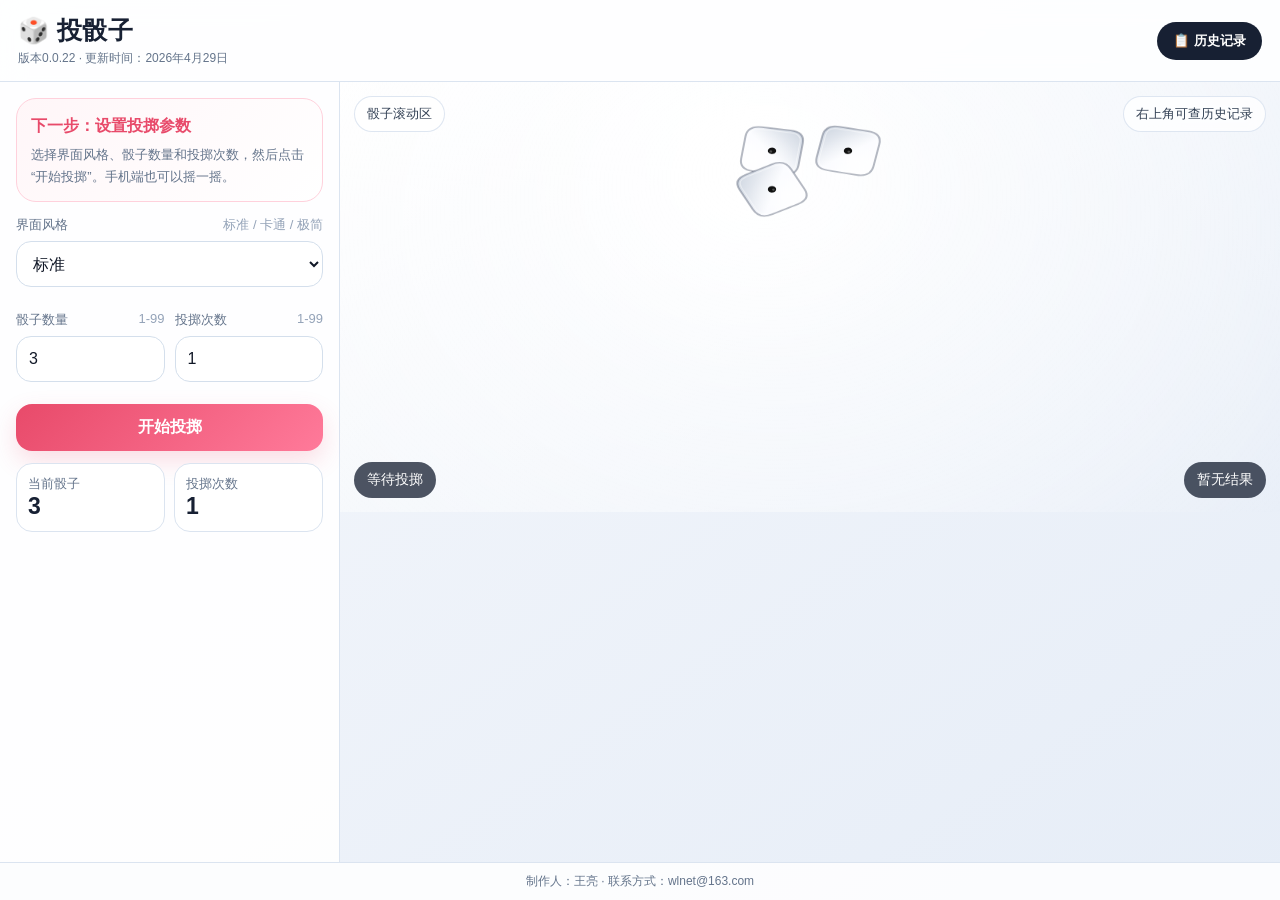
==== commit ba5d2d7b: "Release v0.0.22 header and stage layout update" ====
--- a/index.html
+++ b/index.html
@@ -3,21 +3,21 @@
 <head>
 <meta charset="utf-8">
 <meta name="viewport" content="width=device-width,initial-scale=1,maximum-scale=1,user-scalable=no">
-<title>投骰子0.0.21</title>
+<title>投骰子0.0.22</title>
 <style>
-*{box-sizing:border-box}html,body{height:100%}body{margin:0;font-family:-apple-system,BlinkMacSystemFont,"Microsoft YaHei",Arial,sans-serif;background:linear-gradient(145deg,#f6f8fc,#e6edf7);color:#172033}.app{min-height:100vh;display:flex;flex-direction:column}.top{display:flex;justify-content:space-between;align-items:center;gap:12px;padding:14px 18px;background:rgba(255,255,255,.88);border-bottom:1px solid #dbe4f0;backdrop-filter:blur(12px);position:sticky;top:0;z-index:5}.brand h1{margin:0;font-size:25px;letter-spacing:.5px}.brand .sub{font-size:12px;color:#64748b;margin-top:3px}.historyTab{border:0;border-radius:999px;padding:10px 16px;background:#172033;color:#fff;font-weight:800;cursor:pointer;display:flex;align-items:center;gap:6px}.layout{flex:1;display:grid;grid-template-columns:minmax(300px,340px) 1fr}.panel{padding:16px;background:rgba(255,255,255,.92);border-right:1px solid #dbe4f0}.guidePanel{padding:14px;border-radius:20px;background:linear-gradient(135deg,#fff6f8,#ffffff);border:1px solid #ffd1dc;margin-bottom:14px;line-height:1.65}.guidePanel .guideTitle{font-weight:900;color:#e84a6a;margin-bottom:5px}.guidePanel .guideSub{font-size:13px;color:#64748b}.field{margin:12px 0}.field label{display:flex;justify-content:space-between;font-size:13px;color:#64748b;margin-bottom:7px}.field label em{font-style:normal;color:#94a3b8}.row{display:grid;grid-template-columns:1fr 1fr;gap:10px}select,input{width:100%;height:46px;border:1px solid #d4dfec;border-radius:15px;padding:0 12px;font-size:16px;background:#fff;color:#111827;outline:none}select:focus,input:focus{border-color:#e84a6a;box-shadow:0 0 0 3px rgba(232,74,106,.12)}.btn{border:0;border-radius:16px;padding:13px 15px;font-size:16px;cursor:pointer;transition:.12s}.btn:active{transform:scale(.98)}.primary{width:100%;margin-top:10px;color:#fff;font-weight:900;background:linear-gradient(135deg,#e84a6a,#ff7a9a);box-shadow:0 10px 24px rgba(232,74,106,.18)}.primary:disabled{cursor:not-allowed;filter:grayscale(.15)}.dark{background:#172033;color:white}.stats{display:grid;grid-template-columns:1fr 1fr;gap:9px;margin-top:12px}.stat{padding:11px;border-radius:16px;border:1px solid #dbe4f0;background:#fff}.stat small{display:block;color:#64748b}.stat strong{font-size:23px}.stage{position:relative;min-height:430px;background:radial-gradient(circle at 42% 18%,#ffffff,transparent 33%),linear-gradient(145deg,#ffffff,#dfe8f5);overflow:hidden}.stageHead{position:absolute;left:14px;top:14px;right:14px;display:flex;justify-content:space-between;gap:10px;z-index:1;pointer-events:none}.tag{background:rgba(255,255,255,.78);border:1px solid rgba(219,228,240,.9);color:#334155;border-radius:999px;padding:8px 12px;font-size:13px;backdrop-filter:blur(8px)}canvas{width:100%;height:100%;display:block}.pillBox{position:absolute;left:14px;right:14px;bottom:14px;display:flex;justify-content:space-between;gap:10px;pointer-events:none}.pill{background:rgba(23,32,51,.76);color:#fff;border-radius:999px;padding:9px 13px;font-size:14px}.foot{text-align:center;padding:10px;color:#64748b;font-size:12px;background:rgba(255,255,255,.85);border-top:1px solid #dbe4f0}.modal{position:fixed;inset:0;background:rgba(15,23,42,.68);display:flex;align-items:center;justify-content:center;padding:18px;z-index:20}.hide{display:none!important}.card{width:min(540px,94vw);background:#fff;color:#172033;border-radius:26px;padding:24px;text-align:center;position:relative;z-index:2}.card h2{margin:0 0 12px}.big{font-size:23px;font-weight:900;line-height:1.65}.bless{font-size:22px;font-weight:900;color:#d91d61;line-height:1.85;text-shadow:0 1px 0 #fff}.hist{text-align:left;max-height:52vh;overflow:auto;line-height:1.9;border:1px solid #e5e7eb;border-radius:16px;padding:10px;background:#fafafa}.histItem{border-bottom:1px dashed #ddd;padding:7px 0}.fxCanvas{position:absolute;inset:0;width:100%;height:100%;z-index:1;pointer-events:none}.emojiBurst{position:fixed;font-size:32px;animation:burst 1.8s ease-out forwards;z-index:25;filter:drop-shadow(0 3px 8px rgba(0,0,0,.25))}@keyframes burst{0%{transform:translateY(20px) scale(.45) rotate(0deg);opacity:0}18%{opacity:1}100%{transform:translateY(-145px) scale(1.9) rotate(260deg);opacity:0}}body.cartoon{background:linear-gradient(135deg,#fff1b8,#ffd7ec);color:#563015}body.cartoon .panel,body.cartoon .top,body.cartoon .foot{background:rgba(255,252,240,.92)}body.cartoon .stage{background:radial-gradient(circle at 20% 18%,rgba(255,255,255,.95),transparent 25%),linear-gradient(135deg,#fff6be,#ffd9ef)}body.cartoon .primary{background:linear-gradient(135deg,#ff8a00,#ff5aa5)}body.cartoon .guidePanel{background:linear-gradient(135deg,#fff7d1,#ffe4f2);border-color:#ffb2d4}body.minimal{background:#eeeeee;color:#111}body.minimal .top,body.minimal .panel,body.minimal .foot{background:#fff;border-color:#ddd}body.minimal .stage{background:#f7f7f7}body.minimal .primary{background:#111;color:#fff;box-shadow:none}body.minimal .guidePanel{background:#fff;border-color:#ddd}body.minimal .tag{background:#fff;color:#111}@media(max-width:860px){.layout{display:flex;flex-direction:column}.panel{border-right:0;border-bottom:1px solid #dbe4f0}.stage{height:56vh;min-height:360px}.brand h1{font-size:21px}.row{grid-template-columns:1fr}.stageHead{top:10px;left:10px;right:10px}.pillBox{bottom:10px;left:10px;right:10px}.pill,.tag{font-size:13px}.historyTab{padding:9px 12px}.guidePanel{padding:12px}}
+*{box-sizing:border-box}html,body{height:100%}body{margin:0;font-family:-apple-system,BlinkMacSystemFont,"Microsoft YaHei",Arial,sans-serif;background:linear-gradient(145deg,#f6f8fc,#e6edf7);color:#172033}.app{min-height:100vh;display:flex;flex-direction:column}.top{display:flex;justify-content:space-between;align-items:center;gap:12px;padding:14px 18px;background:rgba(255,255,255,.88);border-bottom:1px solid #dbe4f0;backdrop-filter:blur(12px);position:sticky;top:0;z-index:5}.brand h1{margin:0;font-size:25px;letter-spacing:.5px}.brand .sub{font-size:12px;color:#64748b;margin-top:3px}.historyTab{border:0;border-radius:999px;padding:10px 16px;background:#172033;color:#fff;font-weight:800;cursor:pointer;display:flex;align-items:center;gap:6px}.layout{flex:1;display:grid;grid-template-columns:minmax(300px,340px) 1fr;align-items:stretch}.panel{padding:16px;background:rgba(255,255,255,.92);border-right:1px solid #dbe4f0}.guidePanel{padding:14px;border-radius:20px;background:linear-gradient(135deg,#fff6f8,#ffffff);border:1px solid #ffd1dc;margin-bottom:14px;line-height:1.65}.guidePanel .guideTitle{font-weight:900;color:#e84a6a;margin-bottom:5px}.guidePanel .guideSub{font-size:13px;color:#64748b}.field{margin:12px 0}.field label{display:flex;justify-content:space-between;font-size:13px;color:#64748b;margin-bottom:7px}.field label em{font-style:normal;color:#94a3b8}.row{display:grid;grid-template-columns:1fr 1fr;gap:10px}select,input{width:100%;height:46px;border:1px solid #d4dfec;border-radius:15px;padding:0 12px;font-size:16px;background:#fff;color:#111827;outline:none}select:focus,input:focus{border-color:#e84a6a;box-shadow:0 0 0 3px rgba(232,74,106,.12)}.btn{border:0;border-radius:16px;padding:13px 15px;font-size:16px;cursor:pointer;transition:.12s}.btn:active{transform:scale(.98)}.primary{width:100%;margin-top:10px;color:#fff;font-weight:900;background:linear-gradient(135deg,#e84a6a,#ff7a9a);box-shadow:0 10px 24px rgba(232,74,106,.18)}.primary:disabled{cursor:not-allowed;filter:grayscale(.15)}.dark{background:#172033;color:white}.stats{display:grid;grid-template-columns:1fr 1fr;gap:9px;margin-top:12px}.stat{padding:11px;border-radius:16px;border:1px solid #dbe4f0;background:#fff}.stat small{display:block;color:#64748b}.stat strong{font-size:23px}.stage{position:relative;min-height:360px;height:var(--stage-height,560px);background:radial-gradient(circle at 42% 18%,#ffffff,transparent 33%),linear-gradient(145deg,#ffffff,#dfe8f5);overflow:hidden;transition:height .2s ease}.stageHead{position:absolute;left:14px;top:14px;right:14px;display:flex;justify-content:space-between;gap:10px;z-index:1;pointer-events:none}.tag{background:rgba(255,255,255,.78);border:1px solid rgba(219,228,240,.9);color:#334155;border-radius:999px;padding:8px 12px;font-size:13px;backdrop-filter:blur(8px)}canvas{width:100%;height:100%;display:block}.pillBox{position:absolute;left:14px;right:14px;bottom:14px;display:flex;justify-content:space-between;gap:10px;pointer-events:none}.pill{background:rgba(23,32,51,.76);color:#fff;border-radius:999px;padding:9px 13px;font-size:14px}.foot{text-align:center;padding:10px;color:#64748b;font-size:12px;background:rgba(255,255,255,.85);border-top:1px solid #dbe4f0}.modal{position:fixed;inset:0;background:rgba(15,23,42,.68);display:flex;align-items:center;justify-content:center;padding:18px;z-index:20}.hide{display:none!important}.card{width:min(540px,94vw);background:#fff;color:#172033;border-radius:26px;padding:24px;text-align:center;position:relative;z-index:2}.card h2{margin:0 0 12px}.big{font-size:23px;font-weight:900;line-height:1.65}.bless{font-size:22px;font-weight:900;color:#d91d61;line-height:1.85;text-shadow:0 1px 0 #fff}.hist{text-align:left;max-height:52vh;overflow:auto;line-height:1.9;border:1px solid #e5e7eb;border-radius:16px;padding:10px;background:#fafafa}.histItem{border-bottom:1px dashed #ddd;padding:7px 0}.fxCanvas{position:absolute;inset:0;width:100%;height:100%;z-index:1;pointer-events:none}.emojiBurst{position:fixed;font-size:32px;animation:burst 1.8s ease-out forwards;z-index:25;filter:drop-shadow(0 3px 8px rgba(0,0,0,.25))}@keyframes burst{0%{transform:translateY(20px) scale(.45) rotate(0deg);opacity:0}18%{opacity:1}100%{transform:translateY(-145px) scale(1.9) rotate(260deg);opacity:0}}body.cartoon{background:linear-gradient(135deg,#fff1b8,#ffd7ec);color:#563015}body.cartoon .panel,body.cartoon .top,body.cartoon .foot{background:rgba(255,252,240,.92)}body.cartoon .stage{background:radial-gradient(circle at 20% 18%,rgba(255,255,255,.95),transparent 25%),linear-gradient(135deg,#fff6be,#ffd9ef)}body.cartoon .primary{background:linear-gradient(135deg,#ff8a00,#ff5aa5)}body.cartoon .guidePanel{background:linear-gradient(135deg,#fff7d1,#ffe4f2);border-color:#ffb2d4}body.minimal{background:#eeeeee;color:#111}body.minimal .top,body.minimal .panel,body.minimal .foot{background:#fff;border-color:#ddd}body.minimal .stage{background:#f7f7f7}body.minimal .primary{background:#111;color:#fff;box-shadow:none}body.minimal .guidePanel{background:#fff;border-color:#ddd}body.minimal .tag{background:#fff;color:#111}@media(max-width:860px){.layout{display:flex;flex-direction:column}.panel{border-right:0;border-bottom:1px solid #dbe4f0}.stage{height:var(--stage-height-mobile,54vh);min-height:330px}.brand h1{font-size:21px}.row{grid-template-columns:1fr}.stageHead{top:10px;left:10px;right:10px}.pillBox{bottom:10px;left:10px;right:10px}.pill,.tag{font-size:13px}.historyTab{padding:9px 12px}.guidePanel{padding:12px}}
 </style>
 </head>
 <body>
 <div class="app">
-<header class="top"><div class="brand"><h1>🎲 投骰子</h1><div class="sub">版本<span id="versionText">0.0.21</span> · 祝福动画与交互优化版 · 更新时间：<span id="releaseDateText">2026年4月29日</span></div></div><button id="openHistoryTop" class="historyTab">📋 历史记录</button></header>
-<main class="layout"><aside class="panel"><div id="guideText" class="guidePanel"><div class="guideTitle">下一步：设置投掷参数</div><div class="guideSub">选择界面风格、骰子数量和投掷次数，然后点击“开始投掷”。手机端也可以摇一摇。</div></div><div class="field"><label>界面风格 <em>标准 / 卡通 / 极简</em></label><select id="themeSelect"><option value="standard">标准</option><option value="cartoon">卡通</option><option value="minimal">极简</option></select></div><div class="row"><div class="field"><label>骰子数量 <em>1-99</em></label><input id="diceCount" type="number" min="1" max="99" step="1" value="3" list="numberList"></div><div class="field"><label>投掷次数 <em>1-99</em></label><input id="rollTimes" type="number" min="1" max="99" step="1" value="1" list="numberList"></div></div><datalist id="numberList"></datalist><button id="rollButton" class="btn primary">开始投掷</button><div class="stats"><div class="stat"><small>当前骰子</small><strong id="statDice">3</strong></div><div class="stat"><small>投掷次数</small><strong id="statTimes">1</strong></div></div></aside><section class="stage"><div class="stageHead"><span class="tag">骰子滚动区</span><span class="tag">右上角可查历史记录</span></div><canvas id="diceCanvas"></canvas><div class="pillBox"><span id="statePill" class="pill">等待投掷</span><span id="resultPill" class="pill">暂无结果</span></div></section></main><footer class="foot">制作人：王亮 · 联系方式：wlnet@163.com</footer>
+<header class="top"><div class="brand"><h1>🎲 投骰子</h1><div class="sub">版本<span id="versionText">0.0.22</span> · 更新时间：<span id="releaseDateText">2026年4月29日</span></div></div><button id="openHistoryTop" class="historyTab">📋 历史记录</button></header>
+<main class="layout"><aside class="panel"><div id="guideText" class="guidePanel"><div class="guideTitle">下一步：设置投掷参数</div><div class="guideSub">选择界面风格、骰子数量和投掷次数，然后点击“开始投掷”。手机端也可以摇一摇。</div></div><div class="field"><label>界面风格 <em>标准 / 卡通 / 极简</em></label><select id="themeSelect"><option value="standard">标准</option><option value="cartoon">卡通</option><option value="minimal">极简</option></select></div><div class="row"><div class="field"><label>骰子数量 <em>1-99</em></label><input id="diceCount" type="number" min="1" max="99" step="1" value="3" list="numberList"></div><div class="field"><label>投掷次数 <em>1-99</em></label><input id="rollTimes" type="number" min="1" max="99" step="1" value="1" list="numberList"></div></div><datalist id="numberList"></datalist><button id="rollButton" class="btn primary">开始投掷</button><div class="stats"><div class="stat"><small>当前骰子</small><strong id="statDice">3</strong></div><div class="stat"><small>投掷次数</small><strong id="statTimes">1</strong></div></div></aside><section id="stage" class="stage"><div class="stageHead"><span class="tag">骰子滚动区</span><span class="tag">右上角可查历史记录</span></div><canvas id="diceCanvas"></canvas><div class="pillBox"><span id="statePill" class="pill">等待投掷</span><span id="resultPill" class="pill">暂无结果</span></div></section></main><footer class="foot">制作人：王亮 · 联系方式：wlnet@163.com</footer>
 </div>
 <div id="resultModal" class="modal hide"><div class="card"><h2>🎯 投掷完成</h2><div id="resultText" class="big"></div><button id="showBlessingButton" class="btn primary">查看祝福</button></div></div>
 <div id="blessingModal" class="modal hide"><canvas id="fireworkCanvas" class="fxCanvas"></canvas><div class="card"><div id="blessingText" class="bless"></div><button id="confirmBlessingButton" class="btn primary">收到祝福，继续好运</button></div></div>
 <div id="historyModal" class="modal hide"><div class="card"><h2>📋 最近50次投掷结果</h2><div id="historyList" class="hist"></div><button id="closeHistoryButton" class="btn dark" style="margin-top:14px">关闭</button></div></div>
 <script>
-(function(){'use strict';const VERSION='0.0.21',RELEASE_DATE='2026年4月29日';const $=id=>document.getElementById(id),c=$('diceCanvas'),x=c.getContext('2d'),fc=$('fireworkCanvas'),fx=fc.getContext('2d'),K='diceHistory0021';let W=0,H=0,dice=[],rolling=false,locked=false,end=0,lastShake=0,cur=null,raf=0,fxRaf=0;const e={theme:$('themeSelect'),n:$('diceCount'),t:$('rollTimes'),roll:$('rollButton'),guide:$('guideText'),state:$('statePill'),result:$('resultPill'),sd:$('statDice'),st:$('statTimes'),rm:$('resultModal'),rt:$('resultText'),blessBtn:$('showBlessingButton'),bm:$('blessingModal'),bt:$('blessingText'),ok:$('confirmBlessingButton'),hm:$('historyModal'),hl:$('historyList'),hc:$('closeHistoryButton'),ht:$('openHistoryTop'),nl:$('numberList')};$('versionText').textContent=VERSION;$('releaseDateText').textContent=RELEASE_DATE;for(let i=1;i<=99;i++){let o=document.createElement('option');o.value=i;e.nl.appendChild(o)}function clamp(v){v=parseInt(v,10);return Number.isFinite(v)?Math.max(1,Math.min(99,v)):1}function sync(){e.n.value=clamp(e.n.value);e.t.value=clamp(e.t.value);e.sd.textContent=e.n.value;e.st.textContent=e.t.value}e.n.addEventListener('input',()=>e.sd.textContent=clamp(e.n.value));e.t.addEventListener('input',()=>e.st.textContent=clamp(e.t.value));e.n.addEventListener('change',sync);e.t.addEventListener('change',sync);function size(){let r=c.getBoundingClientRect(),d=Math.min(devicePixelRatio||1,1.75);W=Math.max(300,r.width||innerWidth);H=Math.max(300,r.height||420);c.width=W*d;c.height=H*d;x.setTransform(d,0,0,d,0,0);if(!rolling)draw()}addEventListener('resize',size);function make(n){dice=[];let cols=Math.ceil(Math.sqrt(n)),gap=Math.min(76,Math.max(34,W/(cols+1))),sy=Math.max(70,H*.24);for(let i=0;i<n;i++){let col=i%cols,row=Math.floor(i/cols);dice.push({x:W/2+(col-(cols-1)/2)*gap,y:sy+row*gap*.66,s:Math.max(28,Math.min(58,70-n*.30)),vx:0,vy:0,rot:Math.random()*6.28,vr:0,val:1,lift:0,tilt:0})}}function rr(a,b,w,h,r){x.beginPath();x.moveTo(a+r,b);x.lineTo(a+w-r,b);x.quadraticCurveTo(a+w,b,a+w,b+r);x.lineTo(a+w,b+h-r);x.quadraticCurveTo(a+w,b+h,a+w-r,b+h);x.lineTo(a+r,b+h);x.quadraticCurveTo(a,b+h,a,b+h-r);x.lineTo(a,b+r);x.quadraticCurveTo(a,b,a+r,b);x.closePath()}function pip(px,py,s){x.fillStyle='#111';x.beginPath();x.arc(px,py,s*.072,0,7);x.fill();x.fillStyle='rgba(255,255,255,.26)';x.beginPath();x.arc(px-s*.018,py-s*.018,s*.024,0,7);x.fill()}function pips(v,s){let a=s*.22,m={1:[[0,0]],2:[[-a,-a],[a,a]],3:[[-a,-a],[0,0],[a,a]],4:[[-a,-a],[a,-a],[-a,a],[a,a]],5:[[-a,-a],[a,-a],[0,0],[-a,a],[a,a]],6:[[-a,-a],[a,-a],[-a,0],[a,0],[-a,a],[a,a]]};m[v].forEach(p=>pip(p[0],p[1],s))}function die(d){let s=d.s;x.save();x.translate(d.x,d.y-d.lift);x.rotate(d.rot);x.transform(1,d.tilt*.045,d.tilt*.025,1,0,0);rr(-s/2,-s/2,s,s,s*.25);x.fillStyle='#fff';x.fill();let g=x.createLinearGradient(-s/2,-s/2,s/2,s/2);g.addColorStop(0,'#fff');g.addColorStop(.46,'#fbfcff');g.addColorStop(1,'#ccd4df');x.fillStyle=g;x.fill();let h=x.createRadialGradient(-s*.2,-s*.25,s*.04,-s*.2,-s*.25,s*.68);h.addColorStop(0,'rgba(255,255,255,.78)');h.addColorStop(.55,'rgba(255,255,255,.20)');h.addColorStop(1,'rgba(255,255,255,0)');x.fillStyle=h;rr(-s/2,-s/2,s,s,s*.25);x.fill();x.strokeStyle='rgba(80,90,110,.42)';x.lineWidth=2;rr(-s/2,-s/2,s,s,s*.25);x.stroke();x.strokeStyle='rgba(255,255,255,.46)';x.lineWidth=1;rr(-s/2+3,-s/2+3,s-6,s-6,s*.18);x.stroke();pips(d.val,s);x.restore()}function draw(){x.clearRect(0,0,W,H);let bg=x.createRadialGradient(W*.45,H*.2,20,W*.5,H*.5,Math.max(W,H));bg.addColorStop(0,'rgba(255,255,255,.82)');bg.addColorStop(1,'rgba(255,255,255,0)');x.fillStyle=bg;x.fillRect(0,0,W,H);dice.forEach(die)}function guide(title,text){e.guide.innerHTML='<div class="guideTitle">'+title+'</div><div class="guideSub">'+text+'</div>'}function start(){if(rolling||locked)return;sync();let n=clamp(e.n.value),t=clamp(e.t.value);make(n);rolling=true;locked=true;cur={n,t,total:0};end=performance.now()+Math.min(5000,1800+n*18+t*8);e.roll.disabled=true;e.roll.style.opacity=.72;e.roll.textContent='投掷中，请稍候';e.state.textContent='投掷中';e.result.textContent=n+'个 × '+t+'次';guide('下一步：等待结果','骰子正在滚动，请等待结果弹窗出现。');dice.forEach(d=>{d.vx=(Math.random()-.5)*16;d.vy=(Math.random()-.5)*13;d.vr=(Math.random()-.5)*.92;d.tilt=(Math.random()-.5)*1.8});cancelAnimationFrame(raf);raf=requestAnimationFrame(loop)}function loop(now){let r=end-now;dice.forEach(d=>{d.x+=d.vx;d.y+=d.vy;d.vx*=.983;d.vy*=.983;d.rot+=d.vr;d.vr*=.987;d.lift=Math.abs(Math.sin(now/78+d.x*.018))*Math.min(24,Math.max(0,r)/65);d.tilt=Math.sin(now/128+d.y*.012)*Math.min(1.18,Math.max(0,r)/900);if(d.x<d.s/2||d.x>W-d.s/2)d.vx*=-.84;if(d.y<d.s/2||d.y>H-d.s/2)d.vy*=-.84;d.x=Math.max(d.s/2,Math.min(W-d.s/2,d.x));d.y=Math.max(d.s/2,Math.min(H-d.s/2,d.y));if(Math.random()<.42)d.val=1+Math.floor(Math.random()*6)});draw();r>0?raf=requestAnimationFrame(loop):finish()}function finish(){rolling=false;dice.forEach(d=>{d.lift=0;d.tilt=0;d.val=1+Math.floor(Math.random()*6)});cur.total=dice.reduce((a,d)=>a+d.val,0)*cur.t;draw();e.state.textContent='投掷完成';e.result.textContent=cur.total+'点';e.rt.innerHTML='骰子数量：'+cur.n+'<br>投掷次数：'+cur.t+'<br>本次总点数：'+cur.total;save(cur);guide('下一步：查看祝福','请点击结果弹窗里的“查看祝福”，确认后才能继续下一次投掷。');e.rm.classList.remove('hide')}function save(r){let a=JSON.parse(localStorage.getItem(K)||'[]');a.unshift({time:new Date().toLocaleString(),n:r.n,t:r.t,total:r.total});localStorage.setItem(K,JSON.stringify(a.slice(0,50)))}function history(){let a=JSON.parse(localStorage.getItem(K)||'[]');e.hl.innerHTML=a.length?a.map((r,i)=>'<div class="histItem">'+(i+1)+'. '+r.time+'｜'+r.n+'个 × '+r.t+'次｜'+r.total+'点</div>').join(''):'暂无历史记录';e.hm.classList.remove('hide')}function closeHistory(){e.hm.classList.add('hide')}function startFireworks(){cancelAnimationFrame(fxRaf);let d=Math.min(devicePixelRatio||1,1.8),w=fc.clientWidth||innerWidth,h=fc.clientHeight||innerHeight;fc.width=w*d;fc.height=h*d;fx.setTransform(d,0,0,d,0,0);let colors=['#ff2d75','#ff7aa8','#ffd166','#74f2ce','#7dd3fc','#ffffff'],parts=[],startT=performance.now();function burst(cx,cy){for(let i=0;i<60;i++){let a=Math.random()*Math.PI*2,sp=2+Math.random()*5;parts.push({x:cx,y:cy,vx:Math.cos(a)*sp,vy:Math.sin(a)*sp,life:55+Math.random()*24,r:2+Math.random()*3,c:colors[Math.floor(Math.random()*colors.length)]})}}burst(w*.5,h*.38);burst(w*.28,h*.48);burst(w*.72,h*.48);setTimeout(()=>burst(w*(.25+Math.random()*.5),h*(.26+Math.random()*.28)),360);setTimeout(()=>burst(w*(.25+Math.random()*.5),h*(.26+Math.random()*.28)),760);function tick(){fx.clearRect(0,0,w,h);parts.forEach(p=>{p.x+=p.vx;p.y+=p.vy;p.vy+=.035;p.life--;fx.globalAlpha=Math.max(0,p.life/78);fx.fillStyle=p.c;fx.beginPath();fx.arc(p.x,p.y,p.r,0,7);fx.fill()});fx.globalAlpha=1;parts=parts.filter(p=>p.life>0);if(performance.now()-startT<2200||parts.length)fxRaf=requestAnimationFrame(tick);else fx.clearRect(0,0,w,h)}tick();let icons=['🎆','🎇','🎊','💖','🌈','🌸','✨','🧨'];for(let i=0;i<46;i++){let s=document.createElement('span');s.className='emojiBurst';s.textContent=icons[Math.floor(Math.random()*icons.length)];s.style.left=Math.random()*100+'%';s.style.top=50+Math.random()*42+'%';s.style.animationDelay=Math.random()*.55+'s';document.body.appendChild(s);setTimeout(()=>s.remove(),2100)}}function blessing(){e.rm.classList.add('hide');let icons=['💖','🌸','💕','🌹','🎉','😊','🌈','✨','💗'],msgs=['亲爱的老婆coco，祝你每天都有开开心心的小惊喜。','亲爱的老婆coco，祝你好运像骰子一样滚滚而来。','亲爱的老婆coco，祝你心情像花一样盛开。','亲爱的老婆coco，祝你烦恼自动下线，快乐持续在线。','亲爱的老婆coco，祝你财运旺旺，笑容满分。','亲爱的老婆coco，祝你想吃的都有，想买的都划算。'];let p=()=>icons[Math.floor(Math.random()*icons.length)];e.bt.textContent=p()+' '+p()+' '+msgs[Math.floor(Math.random()*msgs.length)]+' '+p();e.bm.classList.remove('hide');setTimeout(startFireworks,50)}function ok(){setTimeout(()=>{e.bm.classList.add('hide');fx.clearRect(0,0,fc.width,fc.height);locked=false;e.roll.disabled=false;e.roll.style.opacity=1;e.roll.textContent='开始投掷';e.state.textContent='可继续投掷';guide('下一步：开始新一轮','可以调整数量，或直接点击“开始投掷”。')},200)}e.roll.addEventListener('click',start);e.ht.addEventListener('click',history);e.hc.addEventListener('click',closeHistory);e.hm.addEventListener('click',ev=>{if(ev.target===e.hm)closeHistory()});e.blessBtn.addEventListener('click',blessing);e.ok.addEventListener('click',ok);e.theme.addEventListener('change',()=>{let v=e.theme.value;document.body.className=v==='standard'?'':v;draw()});addEventListener('devicemotion',ev=>{let a=ev.accelerationIncludingGravity||{},m=Math.abs(a.x||0)+Math.abs(a.y||0)+Math.abs(a.z||0),now=Date.now();if(m>28&&now-lastShake>1600){lastShake=now;start()}});make(3);sync();size();guide('下一步：设置投掷参数','选择界面风格、骰子数量和投掷次数，然后点击“开始投掷”。手机端也可以摇一摇。')})();
+(function(){'use strict';const VERSION='0.0.22',RELEASE_DATE='2026年4月29日';const $=id=>document.getElementById(id),c=$('diceCanvas'),x=c.getContext('2d'),fc=$('fireworkCanvas'),fx=fc.getContext('2d'),K='diceHistory0022';let W=0,H=0,dice=[],rolling=false,locked=false,end=0,lastShake=0,cur=null,raf=0,fxRaf=0;const e={stage:$('stage'),theme:$('themeSelect'),n:$('diceCount'),t:$('rollTimes'),roll:$('rollButton'),guide:$('guideText'),state:$('statePill'),result:$('resultPill'),sd:$('statDice'),st:$('statTimes'),rm:$('resultModal'),rt:$('resultText'),blessBtn:$('showBlessingButton'),bm:$('blessingModal'),bt:$('blessingText'),ok:$('confirmBlessingButton'),hm:$('historyModal'),hl:$('historyList'),hc:$('closeHistoryButton'),ht:$('openHistoryTop'),nl:$('numberList')};$('versionText').textContent=VERSION;$('releaseDateText').textContent=RELEASE_DATE;for(let i=1;i<=99;i++){let o=document.createElement('option');o.value=i;e.nl.appendChild(o)}function clamp(v){v=parseInt(v,10);return Number.isFinite(v)?Math.max(1,Math.min(99,v)):1}function sync(){e.n.value=clamp(e.n.value);e.t.value=clamp(e.t.value);e.sd.textContent=e.n.value;e.st.textContent=e.t.value;adjustStage(clamp(e.n.value))}e.n.addEventListener('input',()=>{e.sd.textContent=clamp(e.n.value);adjustStage(clamp(e.n.value));if(!rolling){make(clamp(e.n.value));draw()}});e.t.addEventListener('input',()=>e.st.textContent=clamp(e.t.value));e.n.addEventListener('change',sync);e.t.addEventListener('change',sync);function adjustStage(n){let sw=Math.max(320,e.stage.clientWidth||innerWidth),isMobile=innerWidth<=860,cols=Math.ceil(Math.sqrt(n)),rows=Math.ceil(n/cols),unit=Math.min(76,Math.max(34,sw/(cols+1))),need=Math.ceil(150+rows*unit*.72+80),max=isMobile?Math.floor(innerHeight*.62):Math.max(430,innerHeight-120),min=isMobile?330:430,h=Math.max(min,Math.min(max,need));e.stage.style.setProperty('--stage-height',h+'px');e.stage.style.setProperty('--stage-height-mobile',h+'px')}function size(){adjustStage(clamp(e.n.value));let r=c.getBoundingClientRect(),d=Math.min(devicePixelRatio||1,1.75);W=Math.max(300,r.width||innerWidth);H=Math.max(300,r.height||420);c.width=W*d;c.height=H*d;x.setTransform(d,0,0,d,0,0);if(!rolling){make(clamp(e.n.value));draw()}}addEventListener('resize',size);function make(n){dice=[];let cols=Math.ceil(Math.sqrt(n)),gap=Math.min(76,Math.max(34,W/(cols+1))),topBand=Math.max(58,H*.16);for(let i=0;i<n;i++){let col=i%cols,row=Math.floor(i/cols);dice.push({x:W/2+(col-(cols-1)/2)*gap,y:topBand+row*gap*.66,s:Math.max(28,Math.min(58,70-n*.30)),vx:0,vy:0,rot:Math.random()*6.28,vr:0,val:1,lift:0,tilt:0})}}function rr(a,b,w,h,r){x.beginPath();x.moveTo(a+r,b);x.lineTo(a+w-r,b);x.quadraticCurveTo(a+w,b,a+w,b+r);x.lineTo(a+w,b+h-r);x.quadraticCurveTo(a+w,b+h,a+w-r,b+h);x.lineTo(a+r,b+h);x.quadraticCurveTo(a,b+h,a,b+h-r);x.lineTo(a,b+r);x.quadraticCurveTo(a,b,a+r,b);x.closePath()}function pip(px,py,s){x.fillStyle='#111';x.beginPath();x.arc(px,py,s*.072,0,7);x.fill();x.fillStyle='rgba(255,255,255,.26)';x.beginPath();x.arc(px-s*.018,py-s*.018,s*.024,0,7);x.fill()}function pips(v,s){let a=s*.22,m={1:[[0,0]],2:[[-a,-a],[a,a]],3:[[-a,-a],[0,0],[a,a]],4:[[-a,-a],[a,-a],[-a,a],[a,a]],5:[[-a,-a],[a,-a],[0,0],[-a,a],[a,a]],6:[[-a,-a],[a,-a],[-a,0],[a,0],[-a,a],[a,a]]};m[v].forEach(p=>pip(p[0],p[1],s))}function die(d){let s=d.s;x.save();x.translate(d.x,d.y-d.lift);x.rotate(d.rot);x.transform(1,d.tilt*.045,d.tilt*.025,1,0,0);rr(-s/2,-s/2,s,s,s*.25);x.fillStyle='#fff';x.fill();let g=x.createLinearGradient(-s/2,-s/2,s/2,s/2);g.addColorStop(0,'#fff');g.addColorStop(.46,'#fbfcff');g.addColorStop(1,'#ccd4df');x.fillStyle=g;x.fill();let h=x.createRadialGradient(-s*.2,-s*.25,s*.04,-s*.2,-s*.25,s*.68);h.addColorStop(0,'rgba(255,255,255,.78)');h.addColorStop(.55,'rgba(255,255,255,.20)');h.addColorStop(1,'rgba(255,255,255,0)');x.fillStyle=h;rr(-s/2,-s/2,s,s,s*.25);x.fill();x.strokeStyle='rgba(80,90,110,.42)';x.lineWidth=2;rr(-s/2,-s/2,s,s,s*.25);x.stroke();x.strokeStyle='rgba(255,255,255,.46)';x.lineWidth=1;rr(-s/2+3,-s/2+3,s-6,s-6,s*.18);x.stroke();pips(d.val,s);x.restore()}function draw(){x.clearRect(0,0,W,H);let bg=x.createRadialGradient(W*.45,H*.2,20,W*.5,H*.5,Math.max(W,H));bg.addColorStop(0,'rgba(255,255,255,.82)');bg.addColorStop(1,'rgba(255,255,255,0)');x.fillStyle=bg;x.fillRect(0,0,W,H);dice.forEach(die)}function guide(title,text){e.guide.innerHTML='<div class="guideTitle">'+title+'</div><div class="guideSub">'+text+'</div>'}function start(){if(rolling||locked)return;sync();let n=clamp(e.n.value),t=clamp(e.t.value);adjustStage(n);size();make(n);rolling=true;locked=true;cur={n,t,total:0};end=performance.now()+Math.min(5000,1800+n*18+t*8);e.roll.disabled=true;e.roll.style.opacity=.72;e.roll.textContent='投掷中，请稍候';e.state.textContent='投掷中';e.result.textContent=n+'个 × '+t+'次';guide('下一步：等待结果','骰子从滚动区上方开始运动，请等待结果弹窗出现。');dice.forEach(d=>{d.vx=(Math.random()-.5)*16;d.vy=(Math.random()-.15)*12;d.vr=(Math.random()-.5)*.92;d.tilt=(Math.random()-.5)*1.8});cancelAnimationFrame(raf);raf=requestAnimationFrame(loop)}function loop(now){let r=end-now;dice.forEach(d=>{d.x+=d.vx;d.y+=d.vy;d.vx*=.983;d.vy*=.985;d.rot+=d.vr;d.vr*=.987;d.lift=Math.abs(Math.sin(now/78+d.x*.018))*Math.min(24,Math.max(0,r)/65);d.tilt=Math.sin(now/128+d.y*.012)*Math.min(1.18,Math.max(0,r)/900);if(d.x<d.s/2||d.x>W-d.s/2)d.vx*=-.84;if(d.y<d.s/2||d.y>H-d.s/2)d.vy*=-.84;d.x=Math.max(d.s/2,Math.min(W-d.s/2,d.x));d.y=Math.max(d.s/2,Math.min(H-d.s/2,d.y));if(Math.random()<.42)d.val=1+Math.floor(Math.random()*6)});draw();r>0?raf=requestAnimationFrame(loop):finish()}function finish(){rolling=false;dice.forEach(d=>{d.lift=0;d.tilt=0;d.val=1+Math.floor(Math.random()*6)});cur.total=dice.reduce((a,d)=>a+d.val,0)*cur.t;draw();e.state.textContent='投掷完成';e.result.textContent=cur.total+'点';e.rt.innerHTML='骰子数量：'+cur.n+'<br>投掷次数：'+cur.t+'<br>本次总点数：'+cur.total;save(cur);guide('下一步：查看祝福','请点击结果弹窗里的“查看祝福”，确认后才能继续下一次投掷。');e.rm.classList.remove('hide')}function save(r){let a=JSON.parse(localStorage.getItem(K)||'[]');a.unshift({time:new Date().toLocaleString(),n:r.n,t:r.t,total:r.total});localStorage.setItem(K,JSON.stringify(a.slice(0,50)))}function history(){let a=JSON.parse(localStorage.getItem(K)||'[]');e.hl.innerHTML=a.length?a.map((r,i)=>'<div class="histItem">'+(i+1)+'. '+r.time+'｜'+r.n+'个 × '+r.t+'次｜'+r.total+'点</div>').join(''):'暂无历史记录';e.hm.classList.remove('hide')}function closeHistory(){e.hm.classList.add('hide')}function startFireworks(){cancelAnimationFrame(fxRaf);let d=Math.min(devicePixelRatio||1,1.8),w=fc.clientWidth||innerWidth,h=fc.clientHeight||innerHeight;fc.width=w*d;fc.height=h*d;fx.setTransform(d,0,0,d,0,0);let colors=['#ff2d75','#ff7aa8','#ffd166','#74f2ce','#7dd3fc','#ffffff'],parts=[],startT=performance.now();function burst(cx,cy){for(let i=0;i<60;i++){let a=Math.random()*Math.PI*2,sp=2+Math.random()*5;parts.push({x:cx,y:cy,vx:Math.cos(a)*sp,vy:Math.sin(a)*sp,life:55+Math.random()*24,r:2+Math.random()*3,c:colors[Math.floor(Math.random()*colors.length)]})}}burst(w*.5,h*.38);burst(w*.28,h*.48);burst(w*.72,h*.48);setTimeout(()=>burst(w*(.25+Math.random()*.5),h*(.26+Math.random()*.28)),360);setTimeout(()=>burst(w*(.25+Math.random()*.5),h*(.26+Math.random()*.28)),760);function tick(){fx.clearRect(0,0,w,h);parts.forEach(p=>{p.x+=p.vx;p.y+=p.vy;p.vy+=.035;p.life--;fx.globalAlpha=Math.max(0,p.life/78);fx.fillStyle=p.c;fx.beginPath();fx.arc(p.x,p.y,p.r,0,7);fx.fill()});fx.globalAlpha=1;parts=parts.filter(p=>p.life>0);if(performance.now()-startT<2200||parts.length)fxRaf=requestAnimationFrame(tick);else fx.clearRect(0,0,w,h)}tick();let icons=['🎆','🎇','🎊','💖','🌈','🌸','✨','🧨'];for(let i=0;i<46;i++){let s=document.createElement('span');s.className='emojiBurst';s.textContent=icons[Math.floor(Math.random()*icons.length)];s.style.left=Math.random()*100+'%';s.style.top=50+Math.random()*42+'%';s.style.animationDelay=Math.random()*.55+'s';document.body.appendChild(s);setTimeout(()=>s.remove(),2100)}}function blessing(){e.rm.classList.add('hide');let icons=['💖','🌸','💕','🌹','🎉','😊','🌈','✨','💗'],msgs=['亲爱的老婆coco，祝你每天都有开开心心的小惊喜。','亲爱的老婆coco，祝你好运像骰子一样滚滚而来。','亲爱的老婆coco，祝你心情像花一样盛开。','亲爱的老婆coco，祝你烦恼自动下线，快乐持续在线。','亲爱的老婆coco，祝你财运旺旺，笑容满分。','亲爱的老婆coco，祝你想吃的都有，想买的都划算。'];let p=()=>icons[Math.floor(Math.random()*icons.length)];e.bt.textContent=p()+' '+p()+' '+msgs[Math.floor(Math.random()*msgs.length)]+' '+p();e.bm.classList.remove('hide');setTimeout(startFireworks,50)}function ok(){setTimeout(()=>{e.bm.classList.add('hide');fx.clearRect(0,0,fc.width,fc.height);locked=false;e.roll.disabled=false;e.roll.style.opacity=1;e.roll.textContent='开始投掷';e.state.textContent='可继续投掷';guide('下一步：开始新一轮','可以调整数量，或直接点击“开始投掷”。')},200)}e.roll.addEventListener('click',start);e.ht.addEventListener('click',history);e.hc.addEventListener('click',closeHistory);e.hm.addEventListener('click',ev=>{if(ev.target===e.hm)closeHistory()});e.blessBtn.addEventListener('click',blessing);e.ok.addEventListener('click',ok);e.theme.addEventListener('change',()=>{let v=e.theme.value;document.body.className=v==='standard'?'':v;draw()});addEventListener('devicemotion',ev=>{let a=ev.accelerationIncludingGravity||{},m=Math.abs(a.x||0)+Math.abs(a.y||0)+Math.abs(a.z||0),now=Date.now();if(m>28&&now-lastShake>1600){lastShake=now;start()}});sync();size();guide('下一步：设置投掷参数','选择界面风格、骰子数量和投掷次数，然后点击“开始投掷”。手机端也可以摇一摇。')})();
 </script>
 </body>
-</html>+</html>
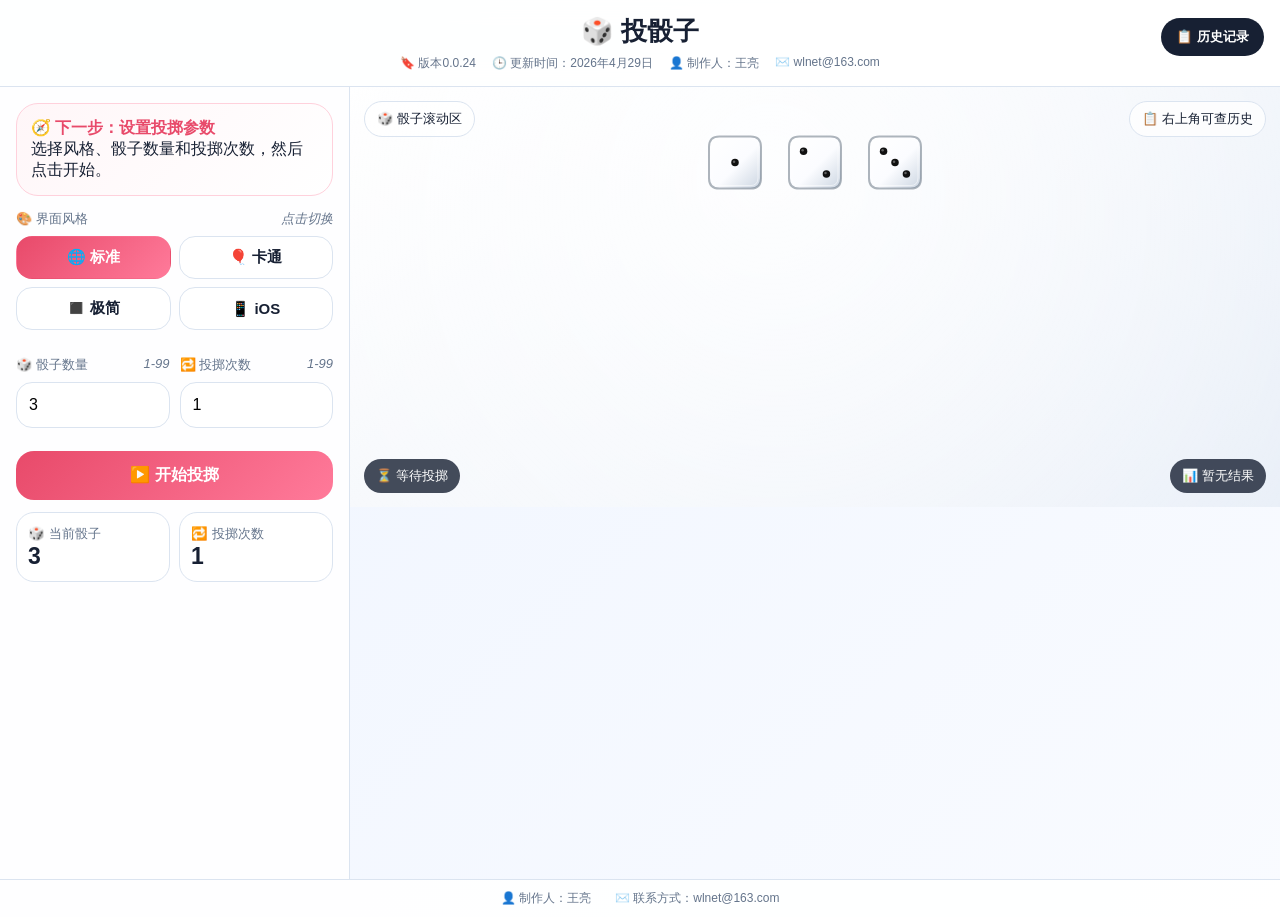
==== commit b0ebae63: "Upload clean v0.0.24 index.html" ====
--- a/index.html
+++ b/index.html
@@ -1,23 +1 @@
-<!doctype html>
-<html lang="zh-CN">
-<head>
-<meta charset="utf-8">
-<meta name="viewport" content="width=device-width,initial-scale=1,maximum-scale=1,user-scalable=no">
-<title>投骰子0.0.22</title>
-<style>
-*{box-sizing:border-box}html,body{height:100%}body{margin:0;font-family:-apple-system,BlinkMacSystemFont,"Microsoft YaHei",Arial,sans-serif;background:linear-gradient(145deg,#f6f8fc,#e6edf7);color:#172033}.app{min-height:100vh;display:flex;flex-direction:column}.top{display:flex;justify-content:space-between;align-items:center;gap:12px;padding:14px 18px;background:rgba(255,255,255,.88);border-bottom:1px solid #dbe4f0;backdrop-filter:blur(12px);position:sticky;top:0;z-index:5}.brand h1{margin:0;font-size:25px;letter-spacing:.5px}.brand .sub{font-size:12px;color:#64748b;margin-top:3px}.historyTab{border:0;border-radius:999px;padding:10px 16px;background:#172033;color:#fff;font-weight:800;cursor:pointer;display:flex;align-items:center;gap:6px}.layout{flex:1;display:grid;grid-template-columns:minmax(300px,340px) 1fr;align-items:stretch}.panel{padding:16px;background:rgba(255,255,255,.92);border-right:1px solid #dbe4f0}.guidePanel{padding:14px;border-radius:20px;background:linear-gradient(135deg,#fff6f8,#ffffff);border:1px solid #ffd1dc;margin-bottom:14px;line-height:1.65}.guidePanel .guideTitle{font-weight:900;color:#e84a6a;margin-bottom:5px}.guidePanel .guideSub{font-size:13px;color:#64748b}.field{margin:12px 0}.field label{display:flex;justify-content:space-between;font-size:13px;color:#64748b;margin-bottom:7px}.field label em{font-style:normal;color:#94a3b8}.row{display:grid;grid-template-columns:1fr 1fr;gap:10px}select,input{width:100%;height:46px;border:1px solid #d4dfec;border-radius:15px;padding:0 12px;font-size:16px;background:#fff;color:#111827;outline:none}select:focus,input:focus{border-color:#e84a6a;box-shadow:0 0 0 3px rgba(232,74,106,.12)}.btn{border:0;border-radius:16px;padding:13px 15px;font-size:16px;cursor:pointer;transition:.12s}.btn:active{transform:scale(.98)}.primary{width:100%;margin-top:10px;color:#fff;font-weight:900;background:linear-gradient(135deg,#e84a6a,#ff7a9a);box-shadow:0 10px 24px rgba(232,74,106,.18)}.primary:disabled{cursor:not-allowed;filter:grayscale(.15)}.dark{background:#172033;color:white}.stats{display:grid;grid-template-columns:1fr 1fr;gap:9px;margin-top:12px}.stat{padding:11px;border-radius:16px;border:1px solid #dbe4f0;background:#fff}.stat small{display:block;color:#64748b}.stat strong{font-size:23px}.stage{position:relative;min-height:360px;height:var(--stage-height,560px);background:radial-gradient(circle at 42% 18%,#ffffff,transparent 33%),linear-gradient(145deg,#ffffff,#dfe8f5);overflow:hidden;transition:height .2s ease}.stageHead{position:absolute;left:14px;top:14px;right:14px;display:flex;justify-content:space-between;gap:10px;z-index:1;pointer-events:none}.tag{background:rgba(255,255,255,.78);border:1px solid rgba(219,228,240,.9);color:#334155;border-radius:999px;padding:8px 12px;font-size:13px;backdrop-filter:blur(8px)}canvas{width:100%;height:100%;display:block}.pillBox{position:absolute;left:14px;right:14px;bottom:14px;display:flex;justify-content:space-between;gap:10px;pointer-events:none}.pill{background:rgba(23,32,51,.76);color:#fff;border-radius:999px;padding:9px 13px;font-size:14px}.foot{text-align:center;padding:10px;color:#64748b;font-size:12px;background:rgba(255,255,255,.85);border-top:1px solid #dbe4f0}.modal{position:fixed;inset:0;background:rgba(15,23,42,.68);display:flex;align-items:center;justify-content:center;padding:18px;z-index:20}.hide{display:none!important}.card{width:min(540px,94vw);background:#fff;color:#172033;border-radius:26px;padding:24px;text-align:center;position:relative;z-index:2}.card h2{margin:0 0 12px}.big{font-size:23px;font-weight:900;line-height:1.65}.bless{font-size:22px;font-weight:900;color:#d91d61;line-height:1.85;text-shadow:0 1px 0 #fff}.hist{text-align:left;max-height:52vh;overflow:auto;line-height:1.9;border:1px solid #e5e7eb;border-radius:16px;padding:10px;background:#fafafa}.histItem{border-bottom:1px dashed #ddd;padding:7px 0}.fxCanvas{position:absolute;inset:0;width:100%;height:100%;z-index:1;pointer-events:none}.emojiBurst{position:fixed;font-size:32px;animation:burst 1.8s ease-out forwards;z-index:25;filter:drop-shadow(0 3px 8px rgba(0,0,0,.25))}@keyframes burst{0%{transform:translateY(20px) scale(.45) rotate(0deg);opacity:0}18%{opacity:1}100%{transform:translateY(-145px) scale(1.9) rotate(260deg);opacity:0}}body.cartoon{background:linear-gradient(135deg,#fff1b8,#ffd7ec);color:#563015}body.cartoon .panel,body.cartoon .top,body.cartoon .foot{background:rgba(255,252,240,.92)}body.cartoon .stage{background:radial-gradient(circle at 20% 18%,rgba(255,255,255,.95),transparent 25%),linear-gradient(135deg,#fff6be,#ffd9ef)}body.cartoon .primary{background:linear-gradient(135deg,#ff8a00,#ff5aa5)}body.cartoon .guidePanel{background:linear-gradient(135deg,#fff7d1,#ffe4f2);border-color:#ffb2d4}body.minimal{background:#eeeeee;color:#111}body.minimal .top,body.minimal .panel,body.minimal .foot{background:#fff;border-color:#ddd}body.minimal .stage{background:#f7f7f7}body.minimal .primary{background:#111;color:#fff;box-shadow:none}body.minimal .guidePanel{background:#fff;border-color:#ddd}body.minimal .tag{background:#fff;color:#111}@media(max-width:860px){.layout{display:flex;flex-direction:column}.panel{border-right:0;border-bottom:1px solid #dbe4f0}.stage{height:var(--stage-height-mobile,54vh);min-height:330px}.brand h1{font-size:21px}.row{grid-template-columns:1fr}.stageHead{top:10px;left:10px;right:10px}.pillBox{bottom:10px;left:10px;right:10px}.pill,.tag{font-size:13px}.historyTab{padding:9px 12px}.guidePanel{padding:12px}}
-</style>
-</head>
-<body>
-<div class="app">
-<header class="top"><div class="brand"><h1>🎲 投骰子</h1><div class="sub">版本<span id="versionText">0.0.22</span> · 更新时间：<span id="releaseDateText">2026年4月29日</span></div></div><button id="openHistoryTop" class="historyTab">📋 历史记录</button></header>
-<main class="layout"><aside class="panel"><div id="guideText" class="guidePanel"><div class="guideTitle">下一步：设置投掷参数</div><div class="guideSub">选择界面风格、骰子数量和投掷次数，然后点击“开始投掷”。手机端也可以摇一摇。</div></div><div class="field"><label>界面风格 <em>标准 / 卡通 / 极简</em></label><select id="themeSelect"><option value="standard">标准</option><option value="cartoon">卡通</option><option value="minimal">极简</option></select></div><div class="row"><div class="field"><label>骰子数量 <em>1-99</em></label><input id="diceCount" type="number" min="1" max="99" step="1" value="3" list="numberList"></div><div class="field"><label>投掷次数 <em>1-99</em></label><input id="rollTimes" type="number" min="1" max="99" step="1" value="1" list="numberList"></div></div><datalist id="numberList"></datalist><button id="rollButton" class="btn primary">开始投掷</button><div class="stats"><div class="stat"><small>当前骰子</small><strong id="statDice">3</strong></div><div class="stat"><small>投掷次数</small><strong id="statTimes">1</strong></div></div></aside><section id="stage" class="stage"><div class="stageHead"><span class="tag">骰子滚动区</span><span class="tag">右上角可查历史记录</span></div><canvas id="diceCanvas"></canvas><div class="pillBox"><span id="statePill" class="pill">等待投掷</span><span id="resultPill" class="pill">暂无结果</span></div></section></main><footer class="foot">制作人：王亮 · 联系方式：wlnet@163.com</footer>
-</div>
-<div id="resultModal" class="modal hide"><div class="card"><h2>🎯 投掷完成</h2><div id="resultText" class="big"></div><button id="showBlessingButton" class="btn primary">查看祝福</button></div></div>
-<div id="blessingModal" class="modal hide"><canvas id="fireworkCanvas" class="fxCanvas"></canvas><div class="card"><div id="blessingText" class="bless"></div><button id="confirmBlessingButton" class="btn primary">收到祝福，继续好运</button></div></div>
-<div id="historyModal" class="modal hide"><div class="card"><h2>📋 最近50次投掷结果</h2><div id="historyList" class="hist"></div><button id="closeHistoryButton" class="btn dark" style="margin-top:14px">关闭</button></div></div>
-<script>
-(function(){'use strict';const VERSION='0.0.22',RELEASE_DATE='2026年4月29日';const $=id=>document.getElementById(id),c=$('diceCanvas'),x=c.getContext('2d'),fc=$('fireworkCanvas'),fx=fc.getContext('2d'),K='diceHistory0022';let W=0,H=0,dice=[],rolling=false,locked=false,end=0,lastShake=0,cur=null,raf=0,fxRaf=0;const e={stage:$('stage'),theme:$('themeSelect'),n:$('diceCount'),t:$('rollTimes'),roll:$('rollButton'),guide:$('guideText'),state:$('statePill'),result:$('resultPill'),sd:$('statDice'),st:$('statTimes'),rm:$('resultModal'),rt:$('resultText'),blessBtn:$('showBlessingButton'),bm:$('blessingModal'),bt:$('blessingText'),ok:$('confirmBlessingButton'),hm:$('historyModal'),hl:$('historyList'),hc:$('closeHistoryButton'),ht:$('openHistoryTop'),nl:$('numberList')};$('versionText').textContent=VERSION;$('releaseDateText').textContent=RELEASE_DATE;for(let i=1;i<=99;i++){let o=document.createElement('option');o.value=i;e.nl.appendChild(o)}function clamp(v){v=parseInt(v,10);return Number.isFinite(v)?Math.max(1,Math.min(99,v)):1}function sync(){e.n.value=clamp(e.n.value);e.t.value=clamp(e.t.value);e.sd.textContent=e.n.value;e.st.textContent=e.t.value;adjustStage(clamp(e.n.value))}e.n.addEventListener('input',()=>{e.sd.textContent=clamp(e.n.value);adjustStage(clamp(e.n.value));if(!rolling){make(clamp(e.n.value));draw()}});e.t.addEventListener('input',()=>e.st.textContent=clamp(e.t.value));e.n.addEventListener('change',sync);e.t.addEventListener('change',sync);function adjustStage(n){let sw=Math.max(320,e.stage.clientWidth||innerWidth),isMobile=innerWidth<=860,cols=Math.ceil(Math.sqrt(n)),rows=Math.ceil(n/cols),unit=Math.min(76,Math.max(34,sw/(cols+1))),need=Math.ceil(150+rows*unit*.72+80),max=isMobile?Math.floor(innerHeight*.62):Math.max(430,innerHeight-120),min=isMobile?330:430,h=Math.max(min,Math.min(max,need));e.stage.style.setProperty('--stage-height',h+'px');e.stage.style.setProperty('--stage-height-mobile',h+'px')}function size(){adjustStage(clamp(e.n.value));let r=c.getBoundingClientRect(),d=Math.min(devicePixelRatio||1,1.75);W=Math.max(300,r.width||innerWidth);H=Math.max(300,r.height||420);c.width=W*d;c.height=H*d;x.setTransform(d,0,0,d,0,0);if(!rolling){make(clamp(e.n.value));draw()}}addEventListener('resize',size);function make(n){dice=[];let cols=Math.ceil(Math.sqrt(n)),gap=Math.min(76,Math.max(34,W/(cols+1))),topBand=Math.max(58,H*.16);for(let i=0;i<n;i++){let col=i%cols,row=Math.floor(i/cols);dice.push({x:W/2+(col-(cols-1)/2)*gap,y:topBand+row*gap*.66,s:Math.max(28,Math.min(58,70-n*.30)),vx:0,vy:0,rot:Math.random()*6.28,vr:0,val:1,lift:0,tilt:0})}}function rr(a,b,w,h,r){x.beginPath();x.moveTo(a+r,b);x.lineTo(a+w-r,b);x.quadraticCurveTo(a+w,b,a+w,b+r);x.lineTo(a+w,b+h-r);x.quadraticCurveTo(a+w,b+h,a+w-r,b+h);x.lineTo(a+r,b+h);x.quadraticCurveTo(a,b+h,a,b+h-r);x.lineTo(a,b+r);x.quadraticCurveTo(a,b,a+r,b);x.closePath()}function pip(px,py,s){x.fillStyle='#111';x.beginPath();x.arc(px,py,s*.072,0,7);x.fill();x.fillStyle='rgba(255,255,255,.26)';x.beginPath();x.arc(px-s*.018,py-s*.018,s*.024,0,7);x.fill()}function pips(v,s){let a=s*.22,m={1:[[0,0]],2:[[-a,-a],[a,a]],3:[[-a,-a],[0,0],[a,a]],4:[[-a,-a],[a,-a],[-a,a],[a,a]],5:[[-a,-a],[a,-a],[0,0],[-a,a],[a,a]],6:[[-a,-a],[a,-a],[-a,0],[a,0],[-a,a],[a,a]]};m[v].forEach(p=>pip(p[0],p[1],s))}function die(d){let s=d.s;x.save();x.translate(d.x,d.y-d.lift);x.rotate(d.rot);x.transform(1,d.tilt*.045,d.tilt*.025,1,0,0);rr(-s/2,-s/2,s,s,s*.25);x.fillStyle='#fff';x.fill();let g=x.createLinearGradient(-s/2,-s/2,s/2,s/2);g.addColorStop(0,'#fff');g.addColorStop(.46,'#fbfcff');g.addColorStop(1,'#ccd4df');x.fillStyle=g;x.fill();let h=x.createRadialGradient(-s*.2,-s*.25,s*.04,-s*.2,-s*.25,s*.68);h.addColorStop(0,'rgba(255,255,255,.78)');h.addColorStop(.55,'rgba(255,255,255,.20)');h.addColorStop(1,'rgba(255,255,255,0)');x.fillStyle=h;rr(-s/2,-s/2,s,s,s*.25);x.fill();x.strokeStyle='rgba(80,90,110,.42)';x.lineWidth=2;rr(-s/2,-s/2,s,s,s*.25);x.stroke();x.strokeStyle='rgba(255,255,255,.46)';x.lineWidth=1;rr(-s/2+3,-s/2+3,s-6,s-6,s*.18);x.stroke();pips(d.val,s);x.restore()}function draw(){x.clearRect(0,0,W,H);let bg=x.createRadialGradient(W*.45,H*.2,20,W*.5,H*.5,Math.max(W,H));bg.addColorStop(0,'rgba(255,255,255,.82)');bg.addColorStop(1,'rgba(255,255,255,0)');x.fillStyle=bg;x.fillRect(0,0,W,H);dice.forEach(die)}function guide(title,text){e.guide.innerHTML='<div class="guideTitle">'+title+'</div><div class="guideSub">'+text+'</div>'}function start(){if(rolling||locked)return;sync();let n=clamp(e.n.value),t=clamp(e.t.value);adjustStage(n);size();make(n);rolling=true;locked=true;cur={n,t,total:0};end=performance.now()+Math.min(5000,1800+n*18+t*8);e.roll.disabled=true;e.roll.style.opacity=.72;e.roll.textContent='投掷中，请稍候';e.state.textContent='投掷中';e.result.textContent=n+'个 × '+t+'次';guide('下一步：等待结果','骰子从滚动区上方开始运动，请等待结果弹窗出现。');dice.forEach(d=>{d.vx=(Math.random()-.5)*16;d.vy=(Math.random()-.15)*12;d.vr=(Math.random()-.5)*.92;d.tilt=(Math.random()-.5)*1.8});cancelAnimationFrame(raf);raf=requestAnimationFrame(loop)}function loop(now){let r=end-now;dice.forEach(d=>{d.x+=d.vx;d.y+=d.vy;d.vx*=.983;d.vy*=.985;d.rot+=d.vr;d.vr*=.987;d.lift=Math.abs(Math.sin(now/78+d.x*.018))*Math.min(24,Math.max(0,r)/65);d.tilt=Math.sin(now/128+d.y*.012)*Math.min(1.18,Math.max(0,r)/900);if(d.x<d.s/2||d.x>W-d.s/2)d.vx*=-.84;if(d.y<d.s/2||d.y>H-d.s/2)d.vy*=-.84;d.x=Math.max(d.s/2,Math.min(W-d.s/2,d.x));d.y=Math.max(d.s/2,Math.min(H-d.s/2,d.y));if(Math.random()<.42)d.val=1+Math.floor(Math.random()*6)});draw();r>0?raf=requestAnimationFrame(loop):finish()}function finish(){rolling=false;dice.forEach(d=>{d.lift=0;d.tilt=0;d.val=1+Math.floor(Math.random()*6)});cur.total=dice.reduce((a,d)=>a+d.val,0)*cur.t;draw();e.state.textContent='投掷完成';e.result.textContent=cur.total+'点';e.rt.innerHTML='骰子数量：'+cur.n+'<br>投掷次数：'+cur.t+'<br>本次总点数：'+cur.total;save(cur);guide('下一步：查看祝福','请点击结果弹窗里的“查看祝福”，确认后才能继续下一次投掷。');e.rm.classList.remove('hide')}function save(r){let a=JSON.parse(localStorage.getItem(K)||'[]');a.unshift({time:new Date().toLocaleString(),n:r.n,t:r.t,total:r.total});localStorage.setItem(K,JSON.stringify(a.slice(0,50)))}function history(){let a=JSON.parse(localStorage.getItem(K)||'[]');e.hl.innerHTML=a.length?a.map((r,i)=>'<div class="histItem">'+(i+1)+'. '+r.time+'｜'+r.n+'个 × '+r.t+'次｜'+r.total+'点</div>').join(''):'暂无历史记录';e.hm.classList.remove('hide')}function closeHistory(){e.hm.classList.add('hide')}function startFireworks(){cancelAnimationFrame(fxRaf);let d=Math.min(devicePixelRatio||1,1.8),w=fc.clientWidth||innerWidth,h=fc.clientHeight||innerHeight;fc.width=w*d;fc.height=h*d;fx.setTransform(d,0,0,d,0,0);let colors=['#ff2d75','#ff7aa8','#ffd166','#74f2ce','#7dd3fc','#ffffff'],parts=[],startT=performance.now();function burst(cx,cy){for(let i=0;i<60;i++){let a=Math.random()*Math.PI*2,sp=2+Math.random()*5;parts.push({x:cx,y:cy,vx:Math.cos(a)*sp,vy:Math.sin(a)*sp,life:55+Math.random()*24,r:2+Math.random()*3,c:colors[Math.floor(Math.random()*colors.length)]})}}burst(w*.5,h*.38);burst(w*.28,h*.48);burst(w*.72,h*.48);setTimeout(()=>burst(w*(.25+Math.random()*.5),h*(.26+Math.random()*.28)),360);setTimeout(()=>burst(w*(.25+Math.random()*.5),h*(.26+Math.random()*.28)),760);function tick(){fx.clearRect(0,0,w,h);parts.forEach(p=>{p.x+=p.vx;p.y+=p.vy;p.vy+=.035;p.life--;fx.globalAlpha=Math.max(0,p.life/78);fx.fillStyle=p.c;fx.beginPath();fx.arc(p.x,p.y,p.r,0,7);fx.fill()});fx.globalAlpha=1;parts=parts.filter(p=>p.life>0);if(performance.now()-startT<2200||parts.length)fxRaf=requestAnimationFrame(tick);else fx.clearRect(0,0,w,h)}tick();let icons=['🎆','🎇','🎊','💖','🌈','🌸','✨','🧨'];for(let i=0;i<46;i++){let s=document.createElement('span');s.className='emojiBurst';s.textContent=icons[Math.floor(Math.random()*icons.length)];s.style.left=Math.random()*100+'%';s.style.top=50+Math.random()*42+'%';s.style.animationDelay=Math.random()*.55+'s';document.body.appendChild(s);setTimeout(()=>s.remove(),2100)}}function blessing(){e.rm.classList.add('hide');let icons=['💖','🌸','💕','🌹','🎉','😊','🌈','✨','💗'],msgs=['亲爱的老婆coco，祝你每天都有开开心心的小惊喜。','亲爱的老婆coco，祝你好运像骰子一样滚滚而来。','亲爱的老婆coco，祝你心情像花一样盛开。','亲爱的老婆coco，祝你烦恼自动下线，快乐持续在线。','亲爱的老婆coco，祝你财运旺旺，笑容满分。','亲爱的老婆coco，祝你想吃的都有，想买的都划算。'];let p=()=>icons[Math.floor(Math.random()*icons.length)];e.bt.textContent=p()+' '+p()+' '+msgs[Math.floor(Math.random()*msgs.length)]+' '+p();e.bm.classList.remove('hide');setTimeout(startFireworks,50)}function ok(){setTimeout(()=>{e.bm.classList.add('hide');fx.clearRect(0,0,fc.width,fc.height);locked=false;e.roll.disabled=false;e.roll.style.opacity=1;e.roll.textContent='开始投掷';e.state.textContent='可继续投掷';guide('下一步：开始新一轮','可以调整数量，或直接点击“开始投掷”。')},200)}e.roll.addEventListener('click',start);e.ht.addEventListener('click',history);e.hc.addEventListener('click',closeHistory);e.hm.addEventListener('click',ev=>{if(ev.target===e.hm)closeHistory()});e.blessBtn.addEventListener('click',blessing);e.ok.addEventListener('click',ok);e.theme.addEventListener('change',()=>{let v=e.theme.value;document.body.className=v==='standard'?'':v;draw()});addEventListener('devicemotion',ev=>{let a=ev.accelerationIncludingGravity||{},m=Math.abs(a.x||0)+Math.abs(a.y||0)+Math.abs(a.z||0),now=Date.now();if(m>28&&now-lastShake>1600){lastShake=now;start()}});sync();size();guide('下一步：设置投掷参数','选择界面风格、骰子数量和投掷次数，然后点击“开始投掷”。手机端也可以摇一摇。')})();
-</script>
-</body>
-</html>
+<!doctype html><html lang="zh-CN"><head><meta charset="utf-8"><meta name="viewport" content="width=device-width,initial-scale=1,maximum-scale=1,user-scalable=no"><title>投骰子0.0.24</title><style>*{box-sizing:border-box}body{margin:0;font-family:var(--font);background:var(--bg);color:var(--text);--font:-apple-system,BlinkMacSystemFont,'Microsoft YaHei',Arial,sans-serif;--bg:linear-gradient(135deg,#eef4ff,#f9fbff);--panel:#ffffffee;--text:#172033;--muted:#64748b;--line:#dbe4f0;--p:#e84a6a;--p2:#ff7a9a;--stage:linear-gradient(145deg,#fff,#dfe8f5);--pattern:none}.top{text-align:center;padding:14px;background:var(--panel);border-bottom:1px solid var(--line);position:sticky;top:0;z-index:5;backdrop-filter:blur(14px)}h1{margin:0;font-size:26px}.meta{display:flex;justify-content:center;gap:16px;flex-wrap:wrap;margin-top:6px;font-size:12px;color:var(--muted)}.history{position:absolute;right:16px;top:18px;border:0;border-radius:99px;background:var(--text);color:white;padding:10px 15px;font-weight:800}.wrap{display:grid;grid-template-columns:350px 1fr;min-height:calc(100vh - 108px)}.panel{background:var(--panel);border-right:1px solid var(--line);padding:16px}.guide{background:linear-gradient(135deg,#fff6f8,#fff);border:1px solid #ffd1dc;border-radius:22px;padding:14px;margin-bottom:14px}.guide b{color:var(--p)}.field{margin:13px 0}.field label{display:flex;justify-content:space-between;color:var(--muted);font-size:13px;margin-bottom:8px}.tabs{display:grid;grid-template-columns:1fr 1fr;gap:8px}.tab{border:1px solid var(--line);background:white;color:var(--text);border-radius:16px;padding:11px 8px;font-weight:900;font-size:15px}.tab.on{background:linear-gradient(135deg,var(--p),var(--p2));color:white;border-color:transparent}.row{display:grid;grid-template-columns:1fr 1fr;gap:10px}input{width:100%;height:46px;border:1px solid var(--line);border-radius:16px;padding:0 12px;font-size:16px}.primary{width:100%;border:0;border-radius:18px;background:linear-gradient(135deg,var(--p),var(--p2));color:white;padding:14px;font-size:16px;font-weight:900;margin-top:10px}.stats{display:grid;grid-template-columns:1fr 1fr;gap:9px;margin-top:12px}.stat{background:white;border:1px solid var(--line);border-radius:18px;padding:11px}.stat small{color:var(--muted)}.stat strong{display:block;font-size:23px}.stage{height:var(--h,560px);min-height:360px;position:relative;background:var(--stage);overflow:hidden}.stage:before{content:'';position:absolute;inset:0;background:var(--pattern);opacity:.8}.tagbar{position:absolute;left:14px;right:14px;top:14px;display:flex;justify-content:space-between;z-index:1;pointer-events:none}.tag,.pill{border-radius:99px;padding:8px 12px;font-size:13px;background:#ffffffcc;border:1px solid var(--line)}canvas{width:100%;height:100%;display:block;position:relative}.pills{position:absolute;left:14px;right:14px;bottom:14px;display:flex;justify-content:space-between}.pill{background:#172033cc;color:white;border:0}.foot{text-align:center;padding:10px;color:var(--muted);font-size:12px;border-top:1px solid var(--line);background:var(--panel)}.modal{position:fixed;inset:0;background:#0f172aaa;display:flex;align-items:center;justify-content:center;padding:18px;z-index:10}.hide{display:none!important}.card{background:white;color:#172033;border-radius:28px;max-width:540px;width:94vw;text-align:center;padding:24px;box-shadow:0 24px 80px #0004}.big{font-size:23px;font-weight:900;line-height:1.7}.hist{text-align:left;max-height:52vh;overflow:auto;border:1px solid #ddd;border-radius:16px;padding:10px}.hist div{border-bottom:1px dashed #ddd;padding:7px 0}.burst{position:fixed;font-size:32px;animation:up 1.8s ease-out forwards;z-index:12}@keyframes up{from{transform:translateY(25px) scale(.5);opacity:0}20%{opacity:1}to{transform:translateY(-140px) scale(1.8) rotate(240deg);opacity:0}}body.cartoon{--font:'Comic Sans MS','Trebuchet MS','Microsoft YaHei',cursive;--bg:linear-gradient(135deg,#fff1b8,#ffd7ec);--panel:#fffdf0ee;--text:#5b3215;--muted:#8a5b31;--line:#ffc46b;--p:#ff8a00;--p2:#ff5aa5;--stage:linear-gradient(135deg,#fff6be,#ffd9ef);--pattern:radial-gradient(circle at 15% 20%,#ff8a0022 0 18px,transparent 19px),radial-gradient(circle at 85% 28%,#ff5aa522 0 22px,transparent 23px)}body.minimal{--font:Inter,-apple-system,BlinkMacSystemFont,'Microsoft YaHei',Arial,sans-serif;--bg:#f1f1f1;--panel:#fff;--text:#111;--muted:#555;--line:#d6d6d6;--p:#111;--p2:#444;--stage:#f8f8f8;--pattern:linear-gradient(90deg,#00000009 1px,transparent 1px),linear-gradient(0deg,#00000009 1px,transparent 1px)}body.minimal .stage:before{background-size:32px 32px}body.ios{--font:-apple-system,BlinkMacSystemFont,'SF Pro Display','Microsoft YaHei',Arial,sans-serif;--bg:linear-gradient(180deg,#f5f5f7,#e9eef8);--panel:#ffffffcc;--text:#111827;--muted:#6b7280;--line:#3c3c432e;--p:#007aff;--p2:#5ac8fa;--stage:linear-gradient(180deg,#f7f9ff,#e9edf7);--pattern:radial-gradient(circle at 22% 22%,#007aff16 0 42px,transparent 43px),radial-gradient(circle at 78% 72%,#5ac8fa20 0 58px,transparent 59px)}body.ios .top,body.ios .panel,body.ios .card{backdrop-filter:blur(20px)}body.ios .tab,body.ios input{border-radius:14px}body.ios .tab.on,body.ios .primary,body.ios .history{background:linear-gradient(180deg,#0a84ff,#007aff)}@media(max-width:860px){.history{position:static;margin-top:10px}.wrap{display:block}.panel{border-right:0;border-bottom:1px solid var(--line)}.stage{height:var(--hm,54vh)}.meta{gap:8px}.row{grid-template-columns:1fr}}</style></head><body><header class="top"><h1>🎲 投骰子</h1><div class="meta"><span>🔖 版本<span id="ver">0.0.24</span></span><span>🕒 更新时间：<span id="date">2026年4月29日</span></span><span>👤 制作人：王亮</span><span>✉️ wlnet@163.com</span></div><button id="histBtn" class="history">📋 历史记录</button></header><main class="wrap"><aside class="panel"><div id="guide" class="guide"><b>🧭 下一步：设置投掷参数</b><br><span>选择风格、骰子数量和投掷次数，然后点击开始。</span></div><div class="field"><label><span>🎨 界面风格</span><em>点击切换</em></label><div class="tabs"><button class="tab on" data-t="">🌐 标准</button><button class="tab" data-t="cartoon">🎈 卡通</button><button class="tab" data-t="minimal">◼️ 极简</button><button class="tab" data-t="ios">📱 iOS</button></div></div><div class="row"><div class="field"><label><span>🎲 骰子数量</span><em>1-99</em></label><input id="num" type="number" min="1" max="99" value="3" list="nums"></div><div class="field"><label><span>🔁 投掷次数</span><em>1-99</em></label><input id="times" type="number" min="1" max="99" value="1" list="nums"></div></div><datalist id="nums"></datalist><button id="roll" class="primary">▶️ 开始投掷</button><div class="stats"><div class="stat"><small>🎲 当前骰子</small><strong id="sn">3</strong></div><div class="stat"><small>🔁 投掷次数</small><strong id="st">1</strong></div></div></aside><section id="stage" class="stage"><div class="tagbar"><span class="tag">🎲 骰子滚动区</span><span class="tag">📋 右上角可查历史</span></div><canvas id="cv"></canvas><div class="pills"><span id="state" class="pill">⏳ 等待投掷</span><span id="result" class="pill">📊 暂无结果</span></div></section></main><footer class="foot">👤 制作人：王亮　　✉️ 联系方式：wlnet@163.com</footer><div id="resM" class="modal hide"><div class="card"><h2>🎯 投掷完成</h2><div id="res" class="big"></div><button id="blessBtn" class="primary">💖 查看祝福</button></div></div><div id="blessM" class="modal hide"><div class="card"><div id="bless" class="big"></div><button id="ok" class="primary">✅ 收到祝福，继续好运</button></div></div><div id="histM" class="modal hide"><div class="card"><h2>📋 最近50次投掷结果</h2><div id="hist" class="hist"></div><button id="close" class="primary">✖️ 关闭</button></div></div><script>(()=>{const $=id=>document.getElementById(id),cv=$('cv'),ctx=cv.getContext('2d'),stage=$('stage'),num=$('num'),times=$('times'),sn=$('sn'),st=$('st'),state=$('state'),result=$('result'),guide=$('guide');let W=0,H=0,dice=[],rolling=false,locked=false,end=0,raf=0,lastShake=0,cur=null;for(let i=1;i<100;i++){let o=document.createElement('option');o.value=i;$('nums').appendChild(o)}const clamp=v=>Math.max(1,Math.min(99,parseInt(v)||1));function info(n,w){let cols=n<=8?n:Math.min(n,Math.max(1,Math.floor((w-36)/42),Math.ceil(Math.sqrt(n*w/520))));let rows=Math.ceil(n/cols);let base=(w-48-(cols-1)*14)/cols;let s=Math.floor(Math.max(28,Math.min(n==1?52:56,base)));if(n<=4)s=Math.max(44,Math.min(52,s));let gx=Math.max(14,Math.min(28,(w-48-cols*s)/Math.max(1,cols-1||1)));return{cols,rows,s,gx,gy:Math.max(s+12,Math.min(76,s+22))}}function adjust(){let n=clamp(num.value),li=info(n,stage.clientWidth||innerWidth),need=132+li.rows*li.gy+90,max=innerWidth<861?innerHeight*.74:Math.max(500,innerHeight-96),min=innerWidth<861?330:420,h=Math.max(min,Math.min(max,need));stage.style.setProperty('--h',h+'px');stage.style.setProperty('--hm',h+'px')}function resize(){adjust();let d=Math.min(devicePixelRatio||1,1.75),r=cv.getBoundingClientRect();W=Math.max(300,r.width);H=Math.max(300,r.height);cv.width=W*d;cv.height=H*d;ctx.setTransform(d,0,0,d,0,0);if(!rolling){make(clamp(num.value));draw()}}addEventListener('resize',resize);function make(n){dice=[];let li=info(n,W),gw=li.cols*li.s+(li.cols-1)*li.gx,sx=W/2-gw/2+li.s/2,sy=Math.max(72,Math.min(96,H*.18));for(let i=0;i<n;i++){let c=i%li.cols,r=Math.floor(i/li.cols);dice.push({x:sx+c*(li.s+li.gx),y:sy+r*li.gy,s:li.s,rot:0,vx:0,vy:0,vr:0,val:i%6+1,lift:0,tilt:0})}}function rr(x,y,w,h,r){ctx.beginPath();ctx.moveTo(x+r,y);ctx.lineTo(x+w-r,y);ctx.quadraticCurveTo(x+w,y,x+w,y+r);ctx.lineTo(x+w,y+h-r);ctx.quadraticCurveTo(x+w,y+h,x+w-r,y+h);ctx.lineTo(x+r,y+h);ctx.quadraticCurveTo(x,y+h,x,y+h-r);ctx.lineTo(x,y+r);ctx.quadraticCurveTo(x,y,x+r,y);ctx.closePath()}function pips(v,s){let a=s*.22,m={1:[[0,0]],2:[[-a,-a],[a,a]],3:[[-a,-a],[0,0],[a,a]],4:[[-a,-a],[a,-a],[-a,a],[a,a]],5:[[-a,-a],[a,-a],[0,0],[-a,a],[a,a]],6:[[-a,-a],[a,-a],[-a,0],[a,0],[-a,a],[a,a]]};m[v].forEach(p=>{ctx.fillStyle='#111';ctx.beginPath();ctx.arc(p[0],p[1],s*.072,0,7);ctx.fill();ctx.fillStyle='#fff5';ctx.beginPath();ctx.arc(p[0]-s*.018,p[1]-s*.018,s*.024,0,7);ctx.fill()})}function one(d){let s=d.s;ctx.save();ctx.translate(d.x,d.y-d.lift);ctx.rotate(d.rot);ctx.transform(1,d.tilt*.045,d.tilt*.025,1,0,0);rr(-s/2,-s/2,s,s,s*.2);let g=ctx.createLinearGradient(-s/2,-s/2,s/2,s/2);g.addColorStop(0,'#fff');g.addColorStop(.55,'#fbfcff');g.addColorStop(1,'#cbd5e1');ctx.fillStyle=g;ctx.fill();ctx.strokeStyle='#52607077';ctx.lineWidth=2;rr(-s/2,-s/2,s,s,s*.2);ctx.stroke();ctx.strokeStyle='#ffffff88';ctx.lineWidth=1;rr(-s/2+3,-s/2+3,s-6,s-6,s*.15);ctx.stroke();pips(d.val,s);ctx.restore()}function draw(){ctx.clearRect(0,0,W,H);let bg=ctx.createRadialGradient(W*.45,H*.2,20,W*.5,H*.5,Math.max(W,H));bg.addColorStop(0,'#ffffffcc');bg.addColorStop(1,'#ffffff00');ctx.fillStyle=bg;ctx.fillRect(0,0,W,H);dice.forEach(one)}function sync(){num.value=clamp(num.value);times.value=clamp(times.value);sn.textContent=num.value;st.textContent=times.value;resize()}num.oninput=()=>{sn.textContent=clamp(num.value);resize()};times.oninput=()=>st.textContent=clamp(times.value);num.onchange=sync;times.onchange=sync;function say(t,s){guide.innerHTML='<b>'+t+'</b><br><span>'+s+'</span>'}function roll(){if(rolling||locked)return;sync();let n=clamp(num.value),t=clamp(times.value);make(n);rolling=true;locked=true;cur={n,t,total:0};end=performance.now()+Math.min(5000,1800+n*18+t*8);$('roll').disabled=true;$('roll').textContent='⏳ 投掷中，请稍候';state.textContent='🎲 投掷中';result.textContent=n+'个 × '+t+'次';say('⏳ 下一步：等待结果','骰子从横向平铺位置开始滚动。');dice.forEach(d=>{d.vx=(Math.random()-.5)*16;d.vy=(Math.random()-.1)*12;d.vr=(Math.random()-.5)*.92});cancelAnimationFrame(raf);raf=requestAnimationFrame(loop)}function loop(now){let r=end-now;dice.forEach(d=>{d.x+=d.vx;d.y+=d.vy;d.vx*=.983;d.vy*=.985;d.rot+=d.vr;d.vr*=.987;d.lift=Math.abs(Math.sin(now/78+d.x*.018))*Math.min(24,Math.max(0,r)/65);d.tilt=Math.sin(now/128+d.y*.012)*Math.min(1.18,Math.max(0,r)/900);if(d.x<d.s/2||d.x>W-d.s/2)d.vx*=-.84;if(d.y<d.s/2||d.y>H-d.s/2)d.vy*=-.84;d.x=Math.max(d.s/2,Math.min(W-d.s/2,d.x));d.y=Math.max(d.s/2,Math.min(H-d.s/2,d.y));if(Math.random()<.42)d.val=1+(Math.random()*6|0)});draw();r>0?raf=requestAnimationFrame(loop):finish()}function finish(){rolling=false;dice.forEach(d=>{d.rot=0;d.lift=0;d.tilt=0;d.val=1+(Math.random()*6|0)});cur.total=dice.reduce((a,d)=>a+d.val,0)*cur.t;draw();state.textContent='✅ 投掷完成';result.textContent=cur.total+'点';$('res').innerHTML='🎲 骰子数量：'+cur.n+'<br>🔁 投掷次数：'+cur.t+'<br>📊 本次总点数：'+cur.total;save(cur);say('💖 下一步：查看祝福','确认祝福后才能继续下一次投掷。');$('resM').classList.remove('hide')}function save(r){let a=JSON.parse(localStorage.diceHistory0024||'[]');a.unshift({time:new Date().toLocaleString(),n:r.n,t:r.t,total:r.total});localStorage.diceHistory0024=JSON.stringify(a.slice(0,50))}function hist(){let a=JSON.parse(localStorage.diceHistory0024||'[]');$('hist').innerHTML=a.length?a.map((r,i)=>'<div>'+(i+1)+'. '+r.time+'｜'+r.n+'个 × '+r.t+'次｜'+r.total+'点</div>').join(''):'暂无历史记录';$('histM').classList.remove('hide')}function fire(){let icons=['🎆','🎇','🎊','💖','🌈','🌸','✨','🧨'];for(let i=0;i<44;i++){let s=document.createElement('span');s.className='burst';s.textContent=icons[Math.random()*icons.length|0];s.style.left=Math.random()*100+'%';s.style.top=52+Math.random()*38+'%';s.style.animationDelay=Math.random()*.55+'s';document.body.appendChild(s);setTimeout(()=>s.remove(),2100)}}$('roll').onclick=roll;$('histBtn').onclick=hist;$('close').onclick=()=>$('histM').classList.add('hide');$('blessBtn').onclick=()=>{$('resM').classList.add('hide');let msg=['亲爱的老婆coco，祝你每天都有开开心心的小惊喜。','亲爱的老婆coco，祝你好运像骰子一样滚滚而来。','亲爱的老婆coco，祝你财运旺旺，笑容满分。'];$('bless').textContent='💖 🌸 '+msg[Math.random()*msg.length|0]+' ✨';$('blessM').classList.remove('hide');fire()};$('ok').onclick=()=>{setTimeout(()=>{$('blessM').classList.add('hide');locked=false;$('roll').disabled=false;$('roll').textContent='▶️ 开始投掷';state.textContent='✅ 可继续投掷';say('🧭 下一步：开始新一轮','可以调整数量，或直接点击开始投掷。')},200)};document.querySelectorAll('.tab').forEach(b=>b.onclick=()=>{document.body.className=b.dataset.t;document.querySelectorAll('.tab').forEach(x=>x.classList.toggle('on',x===b));draw()});addEventListener('devicemotion',e=>{let a=e.accelerationIncludingGravity||{},m=Math.abs(a.x||0)+Math.abs(a.y||0)+Math.abs(a.z||0),now=Date.now();if(m>28&&now-lastShake>1600){lastShake=now;roll()}});sync();resize()})();</script></body></html>
